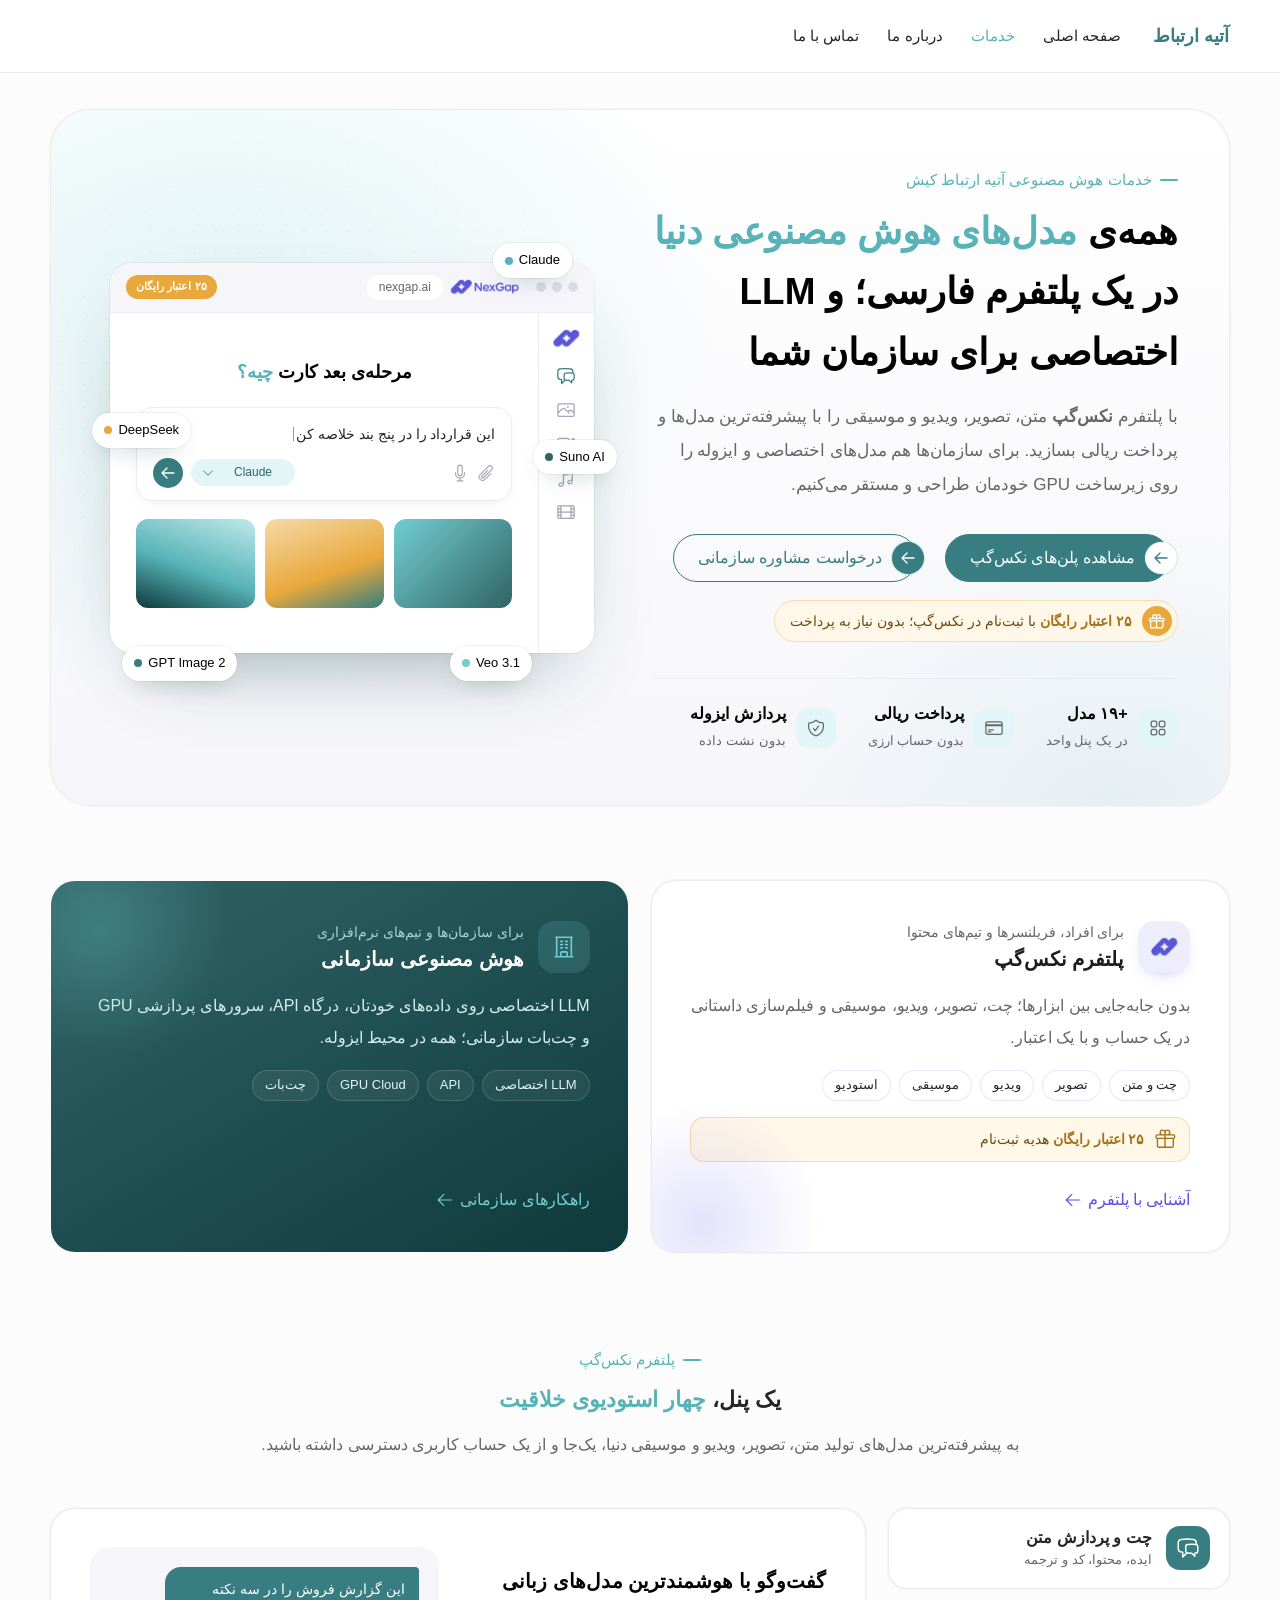
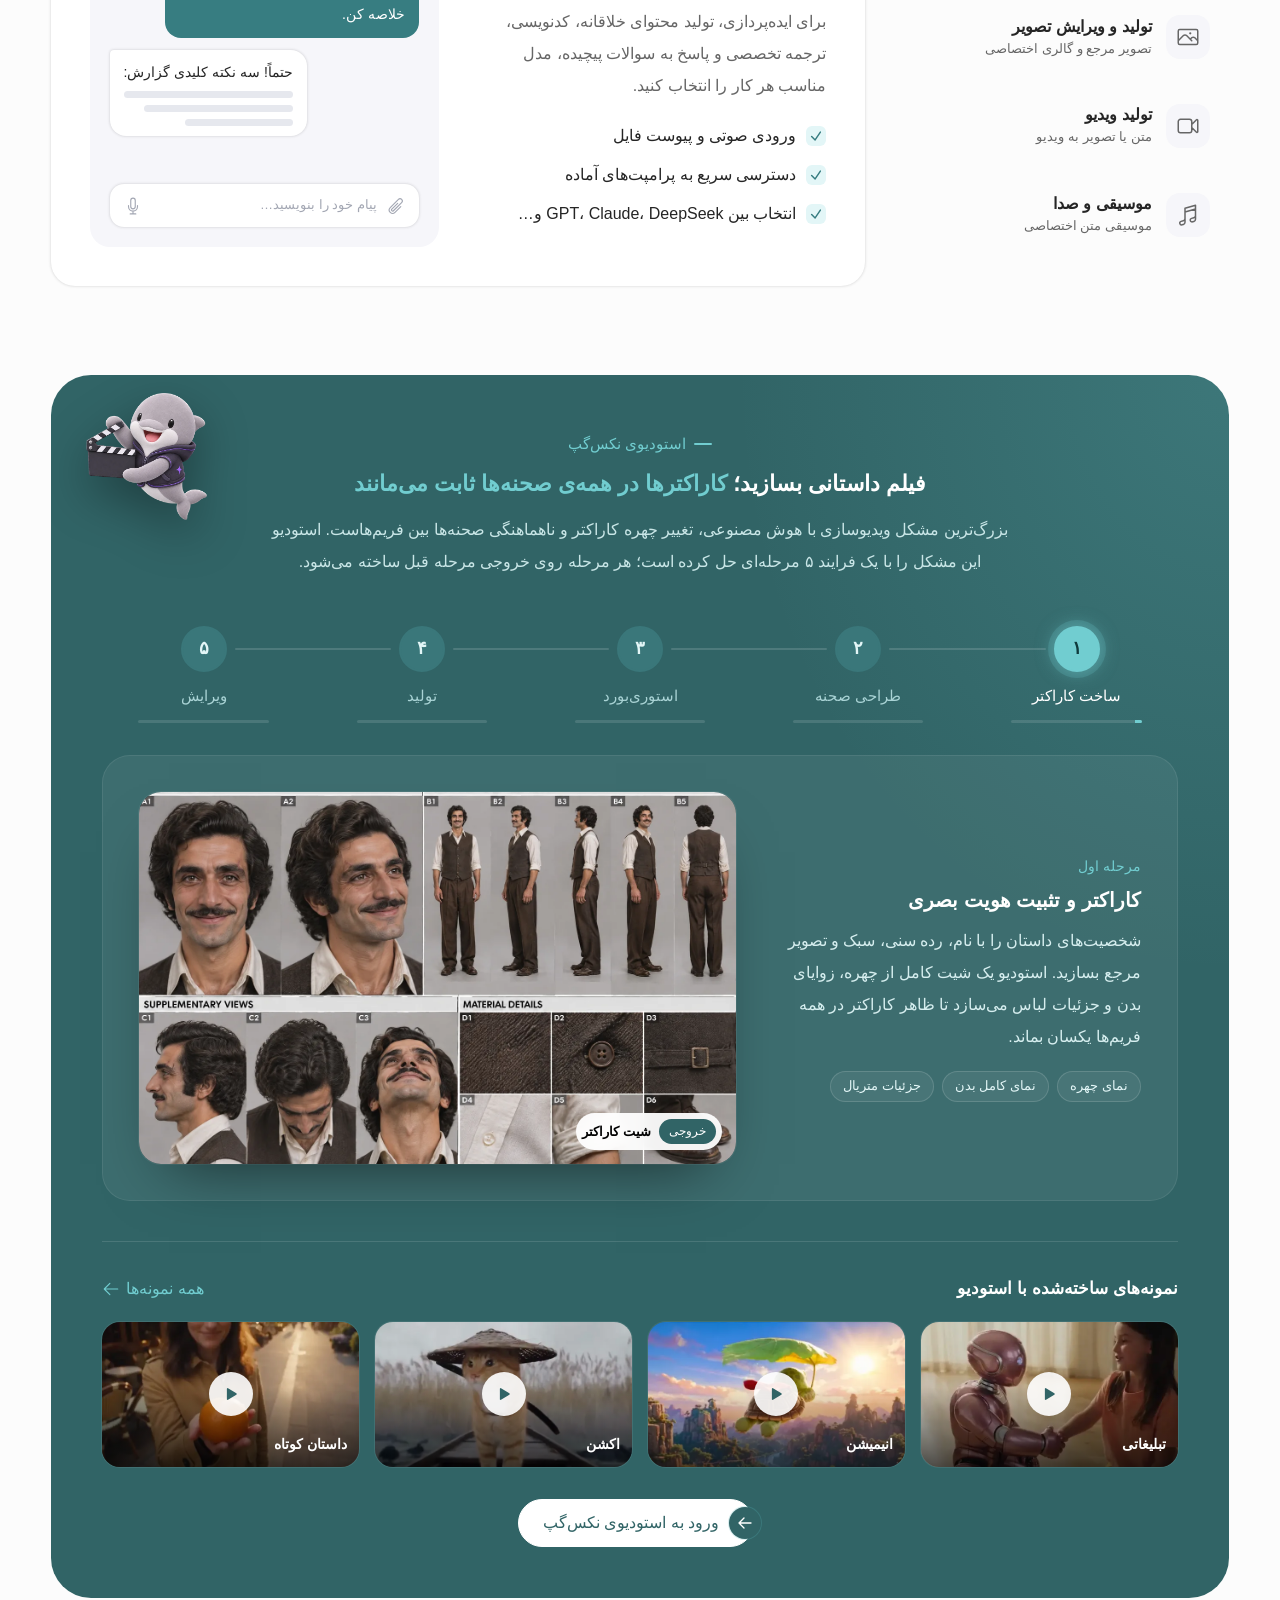
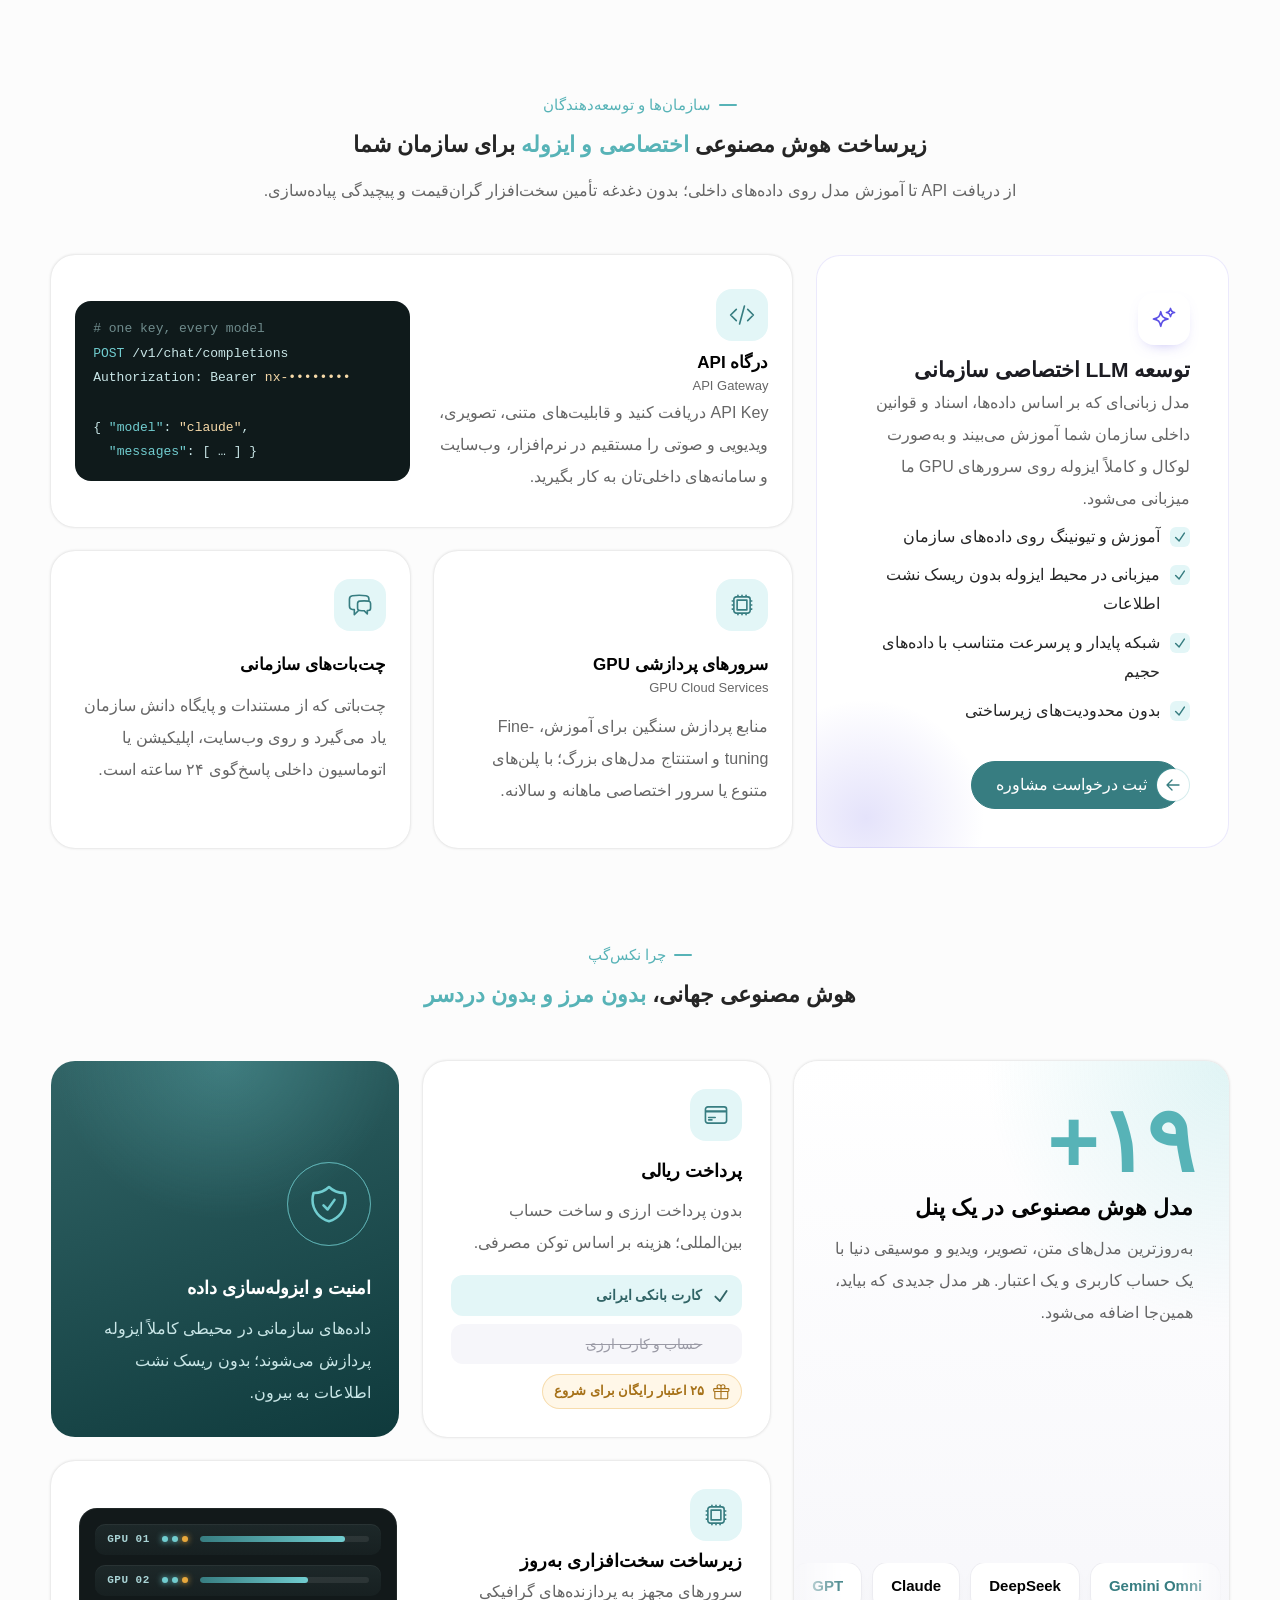
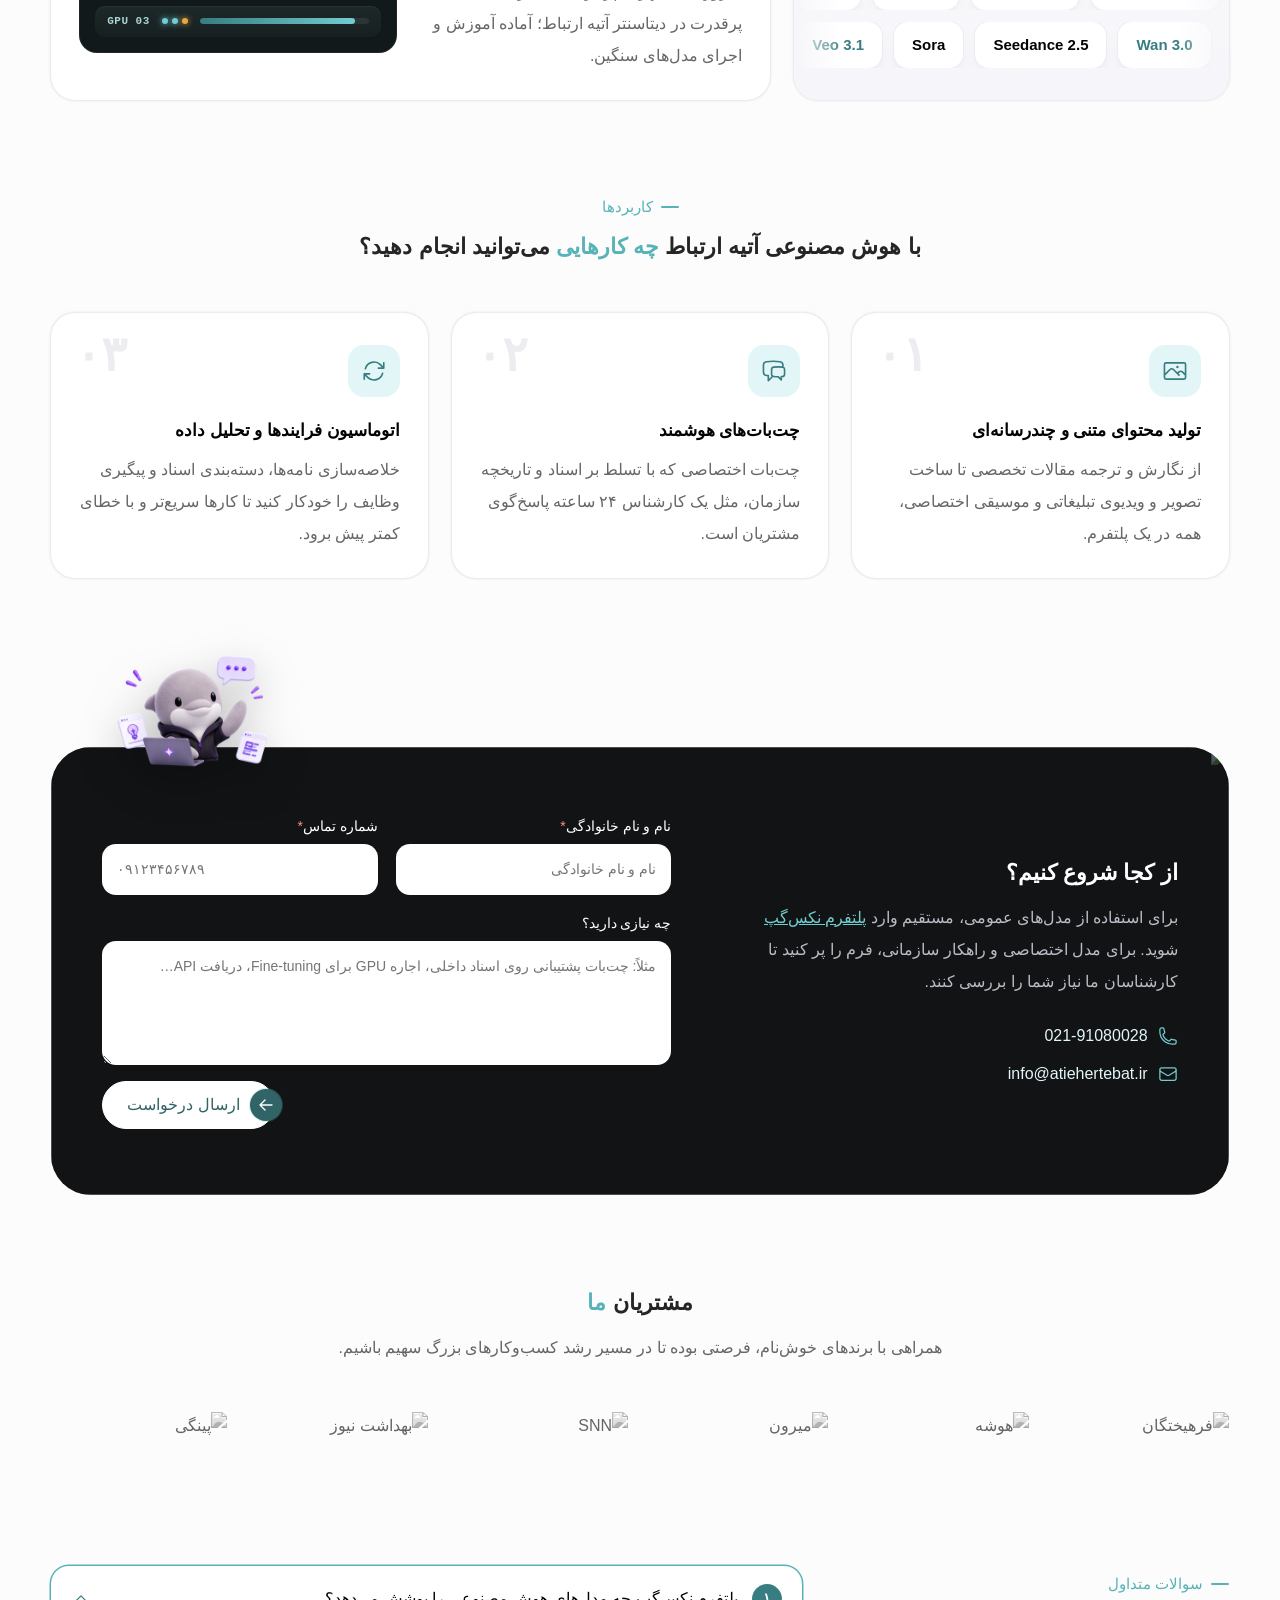
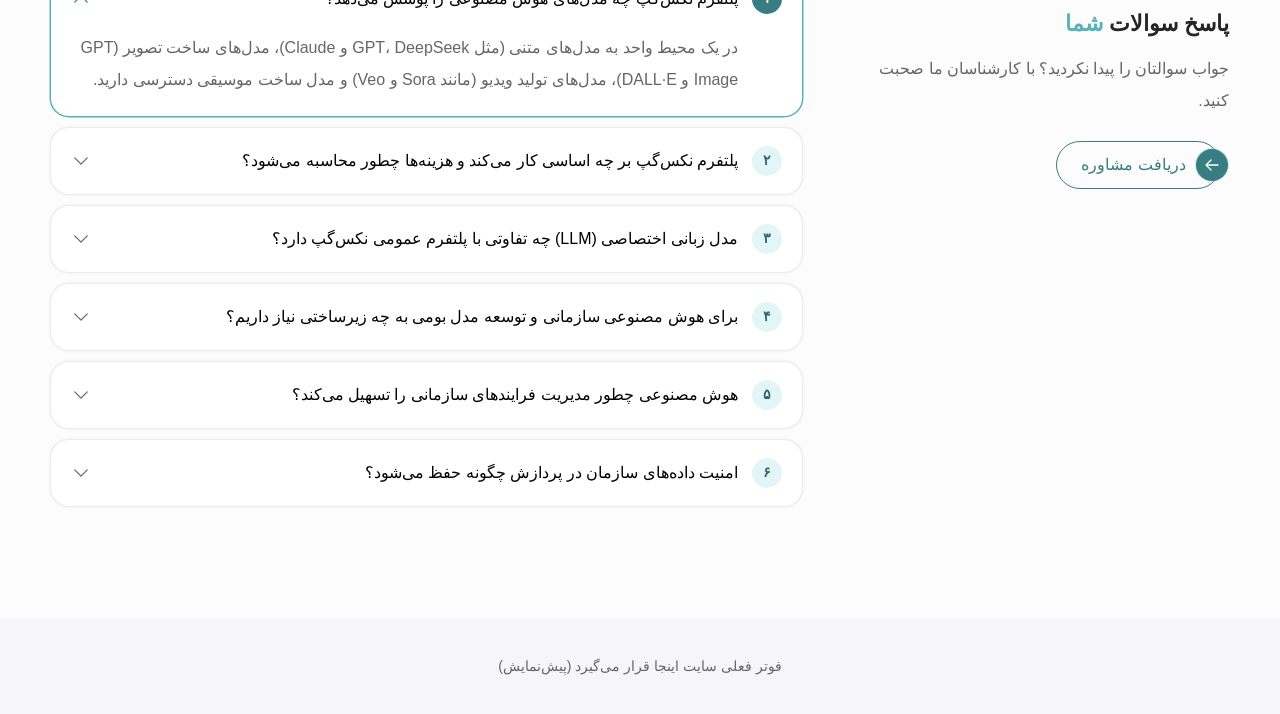
==== index.html @ 9f6ed523 "Add NexGap service page redesign (atiehertebat.ir/services/ai/) Redesigned AI/NexGap page, scoped un" ====
<!DOCTYPE html>
<html lang="fa" dir="rtl">
<head>
<meta charset="utf-8">
<meta name="viewport" content="width=device-width, initial-scale=1">
<title>هوش مصنوعی و پلتفرم نکس‌گپ – آتیه ارتباط کیش</title>
<meta name="description" content="دسترسی یکپارچه به بیش از ۱۹ مدل هوش مصنوعی دنیا با پرداخت ریالی در پلتفرم نکس‌گپ، به‌همراه توسعه LLM اختصاصی، API و سرورهای GPU برای سازمان‌ها.">
<link rel="stylesheet" href="nexgap.css">
<style>
  /* ---- PREVIEW ONLY: stand-in for the theme header/footer. Do not ship. ---- */
  body { margin: 0; background: #fcfcfc; }
  .pv-header { position: sticky; top: 0; z-index: 50; background: rgba(255,255,255,.92); backdrop-filter: blur(8px); box-shadow: 0 1px 0 #ececf1; font-family: Kalameh, Vazirmatn, Tahoma, sans-serif; direction: rtl; }
  .pv-header__in { display: flex; align-items: center; gap: 32px; width: min(1440px, 100% - 2 * clamp(16px,4vw,240px)); margin-inline: auto; height: 72px; font-size: 15px; color: #252525; }
  .pv-logo { font-weight: 700; color: #377d81; font-size: 18px; }
  .pv-nav { display: flex; gap: 28px; } .pv-nav b { color: #57b3b7; font-weight: 500; }
  .pv-footer { margin-top: 112px; padding: 40px 0; background: #f6f6fa; text-align: center; color: #666; font: 14px Kalameh, Vazirmatn, Tahoma, sans-serif; direction: rtl; }
  @media (max-width: 767px) { .pv-nav { display: none; } }
</style>
</head>
<body>

<header class="pv-header"><div class="pv-header__in"><span class="pv-logo">آتیه ارتباط</span><nav class="pv-nav"><span>صفحه اصلی</span><b>خدمات</b><span>درباره ما</span><span>تماس با ما</span></nav></div></header>

<!-- =====================================================================
     START: page content — paste inside the theme's <main>
     ===================================================================== -->
<div class="nx-page">

  <!-- Icon sprite (Heroicons outline, MIT) -->
  <svg width="0" height="0" style="position:absolute" aria-hidden="true" focusable="false">
    <symbol id="nx-i-arrow" viewBox="0 0 24 24"><path d="M10.5 19.5 3 12m0 0 7.5-7.5M3 12h18"/></symbol>
    <symbol id="nx-i-check" viewBox="0 0 24 24"><path d="m4.5 12.75 6 6 9-13.5"/></symbol>
    <symbol id="nx-i-chev" viewBox="0 0 24 24"><path d="m19.5 8.25-7.5 7.5-7.5-7.5"/></symbol>
    <symbol id="nx-i-chat" viewBox="0 0 24 24"><path d="M20.25 8.511c.884.284 1.5 1.128 1.5 2.097v4.286c0 1.136-.847 2.1-1.98 2.193-.34.027-.68.052-1.02.072v3.091l-3-3c-1.354 0-2.694-.055-4.02-.163a2.115 2.115 0 0 1-.825-.242m9.345-8.334a2.126 2.126 0 0 0-.476-.095 48.64 48.64 0 0 0-8.048 0c-1.131.094-1.976 1.057-1.976 2.192v4.286c0 .837.46 1.58 1.155 1.951m9.345-8.334V6.637c0-1.621-1.152-3.026-2.76-3.235A48.455 48.455 0 0 0 11.25 3c-2.115 0-4.198.137-6.24.402-1.608.209-2.76 1.614-2.76 3.235v6.226c0 1.621 1.152 3.026 2.76 3.235.577.075 1.157.14 1.74.194V21l4.155-4.155"/></symbol>
    <symbol id="nx-i-photo" viewBox="0 0 24 24"><path d="m2.25 15.75 5.159-5.159a2.25 2.25 0 0 1 3.182 0l5.159 5.159m-1.5-1.5 1.409-1.409a2.25 2.25 0 0 1 3.182 0l2.909 2.909m-18 3.75h16.5a1.5 1.5 0 0 0 1.5-1.5V6a1.5 1.5 0 0 0-1.5-1.5H3.75A1.5 1.5 0 0 0 2.25 6v12a1.5 1.5 0 0 0 1.5 1.5Zm10.5-11.25h.008v.008h-.008V8.25Zm.375 0a.375.375 0 1 1-.75 0 .375.375 0 0 1 .75 0Z"/></symbol>
    <symbol id="nx-i-video" viewBox="0 0 24 24"><path d="m15.75 10.5 4.72-4.72a.75.75 0 0 1 1.28.53v11.38a.75.75 0 0 1-1.28.53l-4.72-4.72M4.5 18.75h9a2.25 2.25 0 0 0 2.25-2.25v-9a2.25 2.25 0 0 0-2.25-2.25h-9A2.25 2.25 0 0 0 2.25 7.5v9a2.25 2.25 0 0 0 2.25 2.25Z"/></symbol>
    <symbol id="nx-i-music" viewBox="0 0 24 24"><path d="m9 9 10.5-3m0 6.553v3.75a2.25 2.25 0 0 1-1.632 2.163l-1.32.377a1.803 1.803 0 1 1-.99-3.467l2.31-.66a2.25 2.25 0 0 0 1.632-2.163Zm0 0V2.25L9 5.25v10.303m0 0v3.75a2.25 2.25 0 0 1-1.632 2.163l-1.32.377a1.803 1.803 0 0 1-.99-3.467l2.31-.66A2.25 2.25 0 0 0 9 15.553Z"/></symbol>
    <symbol id="nx-i-code" viewBox="0 0 24 24"><path d="M17.25 6.75 22.5 12l-5.25 5.25m-10.5 0L1.5 12l5.25-5.25m7.5-3-4.5 16.5"/></symbol>
    <symbol id="nx-i-cpu" viewBox="0 0 24 24"><path d="M8.25 3v1.5M4.5 8.25H3m18 0h-1.5M4.5 12H3m18 0h-1.5m-15 3.75H3m18 0h-1.5M8.25 19.5V21M12 3v1.5m0 15V21m3.75-18v1.5m0 15V21m-9-1.5h10.5a2.25 2.25 0 0 0 2.25-2.25V6.75a2.25 2.25 0 0 0-2.25-2.25H6.75A2.25 2.25 0 0 0 4.5 6.75v10.5a2.25 2.25 0 0 0 2.25 2.25Zm.75-12h9v9h-9v-9Z"/></symbol>
    <symbol id="nx-i-shield" viewBox="0 0 24 24"><path d="M9 12.75 11.25 15 15 9.75m-3-7.036A11.959 11.959 0 0 1 3.598 6 11.99 11.99 0 0 0 3 9.749c0 5.592 3.824 10.29 9 11.623 5.176-1.332 9-6.03 9-11.622 0-1.31-.21-2.571-.598-3.751h-.152c-3.196 0-6.1-1.248-8.25-3.285Z"/></symbol>
    <symbol id="nx-i-card" viewBox="0 0 24 24"><path d="M2.25 8.25h19.5M2.25 9h19.5m-16.5 5.25h6m-6 2.25h3m-3.75 3h15a2.25 2.25 0 0 0 2.25-2.25V6.75A2.25 2.25 0 0 0 19.5 4.5h-15a2.25 2.25 0 0 0-2.25 2.25v10.5A2.25 2.25 0 0 0 4.5 19.5Z"/></symbol>
    <symbol id="nx-i-grid" viewBox="0 0 24 24"><path d="M3.75 6A2.25 2.25 0 0 1 6 3.75h2.25A2.25 2.25 0 0 1 10.5 6v2.25a2.25 2.25 0 0 1-2.25 2.25H6a2.25 2.25 0 0 1-2.25-2.25V6ZM3.75 15.75A2.25 2.25 0 0 1 6 13.5h2.25a2.25 2.25 0 0 1 2.25 2.25V18a2.25 2.25 0 0 1-2.25 2.25H6A2.25 2.25 0 0 1 3.75 18v-2.25ZM13.5 6a2.25 2.25 0 0 1 2.25-2.25H18A2.25 2.25 0 0 1 20.25 6v2.25A2.25 2.25 0 0 1 18 10.5h-2.25a2.25 2.25 0 0 1-2.25-2.25V6ZM13.5 15.75a2.25 2.25 0 0 1 2.25-2.25H18a2.25 2.25 0 0 1 2.25 2.25V18A2.25 2.25 0 0 1 18 20.25h-2.25a2.25 2.25 0 0 1-2.25-2.25v-2.25Z"/></symbol>
    <symbol id="nx-i-sparkles" viewBox="0 0 24 24"><path d="M9.813 15.904 9 18.75l-.813-2.846a4.5 4.5 0 0 0-3.09-3.09L2.25 12l2.846-.813a4.5 4.5 0 0 0 3.09-3.09L9 5.25l.813 2.846a4.5 4.5 0 0 0 3.09 3.09L15.75 12l-2.846.813a4.5 4.5 0 0 0-3.09 3.09ZM18.259 8.715 18 9.75l-.259-1.035a3.375 3.375 0 0 0-2.455-2.456L14.25 6l1.036-.259a3.375 3.375 0 0 0 2.455-2.456L18 2.25l.259 1.035a3.375 3.375 0 0 0 2.456 2.456L21.75 6l-1.035.259a3.375 3.375 0 0 0-2.456 2.456Z"/></symbol>
    <symbol id="nx-i-user" viewBox="0 0 24 24"><path d="M15.75 6a3.75 3.75 0 1 1-7.5 0 3.75 3.75 0 0 1 7.5 0ZM4.501 20.118a7.5 7.5 0 0 1 14.998 0A17.933 17.933 0 0 1 12 21.75c-2.676 0-5.216-.584-7.499-1.632Z"/></symbol>
    <symbol id="nx-i-building" viewBox="0 0 24 24"><path d="M3.75 21h16.5M4.5 3h15M5.25 3v18m13.5-18v18M9 6.75h1.5m-1.5 3h1.5m-1.5 3h1.5m3-6H15m-1.5 3H15m-1.5 3H15M9 21v-3.375c0-.621.504-1.125 1.125-1.125h3.75c.621 0 1.125.504 1.125 1.125V21"/></symbol>
    <symbol id="nx-i-loop" viewBox="0 0 24 24"><path d="M16.023 9.348h4.992v-.001M2.985 19.644v-4.992m0 0h4.992m-4.993 0 3.181 3.183a8.25 8.25 0 0 0 13.803-3.7M4.031 9.865a8.25 8.25 0 0 1 13.803-3.7l3.181 3.182m0-4.991v4.99"/></symbol>
    <symbol id="nx-i-mic" viewBox="0 0 24 24"><path d="M12 18.75a6 6 0 0 0 6-6v-1.5m-6 7.5a6 6 0 0 1-6-6v-1.5m6 7.5v3.75m-3.75 0h7.5M12 15.75a3 3 0 0 1-3-3V4.5a3 3 0 1 1 6 0v8.25a3 3 0 0 1-3 3Z"/></symbol>
    <symbol id="nx-i-clip" viewBox="0 0 24 24"><path d="m18.375 12.739-7.693 7.693a4.5 4.5 0 0 1-6.364-6.364l10.94-10.94A3 3 0 1 1 19.5 7.372L8.552 18.32m.009-.01-.01.01m5.699-9.941-7.81 7.81a1.5 1.5 0 0 0 2.112 2.13"/></symbol>
    <symbol id="nx-i-film" viewBox="0 0 24 24"><path d="M3.375 19.5h17.25m-17.25 0a1.125 1.125 0 0 1-1.125-1.125M3.375 19.5h1.5C5.496 19.5 6 18.996 6 18.375m-3.75.125V5.625m0 12.75v-1.5c0-.621.504-1.125 1.125-1.125m18.375 2.625V5.625m0 12.75c0 .621-.504 1.125-1.125 1.125m1.125-1.125v-1.5c0-.621-.504-1.125-1.125-1.125m0 3.75h-1.5A1.125 1.125 0 0 1 18 18.375M20.625 4.5H3.375m17.25 0c.621 0 1.125.504 1.125 1.125M20.625 4.5h-1.5C18.504 4.5 18 5.004 18 5.625m3.75 0v1.5c0 .621-.504 1.125-1.125 1.125M3.375 4.5c-.621 0-1.125.504-1.125 1.125M3.375 4.5h1.5C5.496 4.5 6 5.004 6 5.625m-3.75 0v1.5c0 .621.504 1.125 1.125 1.125m0 0h1.5m-1.5 0c-.621 0-1.125.504-1.125 1.125v1.5c0 .621.504 1.125 1.125 1.125m1.5-3.75C5.496 8.25 6 7.746 6 7.125v-1.5M4.875 8.25C5.496 8.25 6 8.754 6 9.375v1.5m0-5.25v5.25m0-5.25C6 5.004 6.504 4.5 7.125 4.5h9.75c.621 0 1.125.504 1.125 1.125m1.125 2.625h1.5m-1.5 0A1.125 1.125 0 0 1 18 7.125v-1.5m1.125 2.625c-.621 0-1.125.504-1.125 1.125v1.5m2.625-2.625c.621 0 1.125.504 1.125 1.125v1.5c0 .621-.504 1.125-1.125 1.125M18 5.625v5.25M7.125 12h9.75m-9.75 0A1.125 1.125 0 0 1 6 10.875M7.125 12C6.504 12 6 12.504 6 13.125m0-2.25C6 11.496 5.496 12 4.875 12M18 10.875c0 .621-.504 1.125-1.125 1.125M18 10.875c0 .621.504 1.125 1.125 1.125m-2.25 0c.621 0 1.125.504 1.125 1.125m-12 5.25v-5.25m0 5.25c0 .621.504 1.125 1.125 1.125h9.75c.621 0 1.125-.504 1.125-1.125m-12 0v-1.5c0-.621-.504-1.125-1.125-1.125M18 18.375v-5.25m0 5.25v-1.5c0-.621.504-1.125 1.125-1.125M18 13.125v1.5c0 .621.504 1.125 1.125 1.125M18 13.125c0-.621.504-1.125 1.125-1.125M6 13.125v1.5c0 .621-.504 1.125-1.125 1.125M6 13.125C6 12.504 5.496 12 4.875 12m-1.5 0h1.5m-1.5 0c-.621 0-1.125.504-1.125 1.125v1.5c0 .621.504 1.125 1.125 1.125M19.125 12h1.5m0 0c.621 0 1.125.504 1.125 1.125v1.5c0 .621-.504 1.125-1.125 1.125m-17.25 0h1.5m14.25 0h1.5"/></symbol>
    <symbol id="nx-i-play" viewBox="0 0 24 24"><path d="M6.5 5.14v13.72a1 1 0 0 0 1.52.85l11.1-6.86a1 1 0 0 0 0-1.7L8.02 4.29A1 1 0 0 0 6.5 5.14Z"/></symbol>
    <symbol id="nx-i-phone" viewBox="0 0 24 24"><path d="M2.25 6.75c0 8.284 6.716 15 15 15h2.25a2.25 2.25 0 0 0 2.25-2.25v-1.372c0-.516-.351-.966-.852-1.091l-4.423-1.106c-.44-.11-.902.055-1.173.417l-.97 1.293c-.282.376-.769.542-1.21.38a12.035 12.035 0 0 1-7.143-7.143c-.162-.441.004-.928.38-1.21l1.293-.97c.363-.271.527-.734.417-1.173L6.963 3.102a1.125 1.125 0 0 0-1.091-.852H4.5A2.25 2.25 0 0 0 2.25 4.5v2.25Z"/></symbol>
    <symbol id="nx-i-mail" viewBox="0 0 24 24"><path d="M21.75 6.75v10.5a2.25 2.25 0 0 1-2.25 2.25h-15a2.25 2.25 0 0 1-2.25-2.25V6.75m19.5 0A2.25 2.25 0 0 0 19.5 4.5h-15a2.25 2.25 0 0 0-2.25 2.25m19.5 0v.243a2.25 2.25 0 0 1-1.07 1.916l-7.5 4.615a2.25 2.25 0 0 1-2.36 0L3.32 8.91a2.25 2.25 0 0 1-1.07-1.916V6.75"/></symbol>
  <symbol id="nx-i-gift" viewBox="0 0 24 24"><path d="M21 11.25v8.25a1.5 1.5 0 0 1-1.5 1.5H5.25a1.5 1.5 0 0 1-1.5-1.5v-8.25M12 4.875A2.625 2.625 0 1 0 9.375 7.5H12m0-2.625V7.5m0-2.625A2.625 2.625 0 1 1 14.625 7.5H12m0 0V21m-8.625-9.75h18c.621 0 1.125-.504 1.125-1.125v-1.5c0-.621-.504-1.125-1.125-1.125h-18c-.621 0-1.125.504-1.125 1.125v1.5c0 .621.504 1.125 1.125 1.125Z"/></symbol>
  </svg>

  <!-- ================= 1. HERO ================= -->
  <section class="nx-hero" aria-labelledby="nx-hero-title">
    <div class="nx-container">
      <div class="nx-hero__box">
        <div class="nx-hero__text" data-nx-reveal>
          <p class="nx-eyebrow">خدمات هوش مصنوعی آتیه ارتباط کیش</p>
          <h1 class="nx-hero__title" id="nx-hero-title">همه‌ی <span class="nx-hl">مدل‌های هوش مصنوعی دنیا</span> در یک پلتفرم فارسی؛ و LLM اختصاصی برای سازمان شما</h1>
          <p class="nx-hero__lead">با پلتفرم <b>نکس‌گپ</b> متن، تصویر، ویدیو و موسیقی را با پیشرفته‌ترین مدل‌ها و پرداخت ریالی بسازید. برای سازمان‌ها هم مدل‌های اختصاصی و ایزوله را روی زیرساخت GPU خودمان طراحی و مستقر می‌کنیم.</p>
          <div class="nx-actions">
            <a class="nx-btn" href="https://nexgap.ai/" target="_blank" rel="noopener">
              <span class="nx-btn__icon" aria-hidden="true"><svg class="nx-icon"><use href="#nx-i-arrow"/></svg></span>
              <span>مشاهده پلن‌های نکس‌گپ</span>
            </a>
            <a class="nx-btn nx-btn--outline" href="#consult">
              <span class="nx-btn__icon" aria-hidden="true"><svg class="nx-icon"><use href="#nx-i-arrow"/></svg></span>
              <span>درخواست مشاوره سازمانی</span>
            </a>
          </div>
          <a class="nx-offer" href="https://nexgap.ai/" target="_blank" rel="noopener">
            <span class="nx-offer__icon"><svg class="nx-icon" aria-hidden="true"><use href="#nx-i-gift"/></svg></span>
            <span><b>۲۵ اعتبار رایگان</b> با ثبت‌نام در نکس‌گپ؛ بدون نیاز به پرداخت</span>
          </a>
          <ul class="nx-stats" aria-label="مزیت‌های کلیدی">
            <li class="nx-stat"><span class="nx-stat__icon"><svg class="nx-icon" aria-hidden="true"><use href="#nx-i-grid"/></svg></span><div><strong>+۱۹ مدل</strong><span>در یک پنل واحد</span></div></li>
            <li class="nx-stat"><span class="nx-stat__icon"><svg class="nx-icon" aria-hidden="true"><use href="#nx-i-card"/></svg></span><div><strong>پرداخت ریالی</strong><span>بدون حساب ارزی</span></div></li>
            <li class="nx-stat"><span class="nx-stat__icon"><svg class="nx-icon" aria-hidden="true"><use href="#nx-i-shield"/></svg></span><div><strong>پردازش ایزوله</strong><span>بدون نشت داده</span></div></li>
          </ul>
        </div>

        <div class="nx-hero__visual" data-nx-reveal style="--d:2">
          <span class="nx-float nx-float--1" aria-hidden="true">Claude</span>
          <span class="nx-float nx-float--2" aria-hidden="true">DeepSeek</span>
          <span class="nx-float nx-float--4" aria-hidden="true">Veo 3.1</span>
          <span class="nx-float nx-float--5" aria-hidden="true">Suno AI</span>
          <span class="nx-float nx-float--3" aria-hidden="true">GPT Image 2</span>
          <div class="nx-app" aria-hidden="true">
            <div class="nx-app__bar"><i></i><i></i><i></i><img class="nx-app__brand" src="assets/nexgap-logo.svg" width="120" height="27" alt=""><span class="nx-app__url">nexgap.ai</span><span class="nx-app__gift">۲۵ اعتبار رایگان</span></div>
            <div class="nx-app__body">
              <div class="nx-app__side">
                <img class="nx-app__logo" src="assets/nexgap-mark.svg" width="61" height="40" alt="">
                <svg class="nx-icon is-on"><use href="#nx-i-chat"/></svg>
                <svg class="nx-icon"><use href="#nx-i-photo"/></svg>
                <svg class="nx-icon"><use href="#nx-i-video"/></svg>
                <svg class="nx-icon"><use href="#nx-i-music"/></svg>
                <svg class="nx-icon"><use href="#nx-i-film"/></svg>
              </div>
              <div class="nx-app__main">
                <p class="nx-app__hello">مرحله‌ی بعد کارت <span>چیه؟</span></p>
                <div class="nx-prompt">
                  <p class="nx-prompt__text" data-nx-prompt="یک پوستر برای کمپین نوروزی طراحی کن|این قرارداد را در پنج بند خلاصه کن|یک ویدیوی ۸ ثانیه‌ای از طلوع دماوند بساز|یک کد پایتون برای خواندن فایل اکسل بنویس|یک موسیقی آرام برای تیزر محصول بساز">یک پوستر برای کمپین نوروزی طراحی کن</p>
                  <div class="nx-prompt__row">
                    <svg class="nx-icon"><use href="#nx-i-clip"/></svg>
                    <svg class="nx-icon"><use href="#nx-i-mic"/></svg>
                    <span class="nx-model"><span class="nx-model__name" data-nx-model="GPT Image 2,Claude,Veo 3.1,DeepSeek,Suno AI">GPT Image 2</span><svg class="nx-icon" style="width:14px;height:14px"><use href="#nx-i-chev"/></svg></span>
                    <span class="nx-send"><svg class="nx-icon"><use href="#nx-i-arrow"/></svg></span>
                  </div>
                </div>
                <div class="nx-results"><i></i><i></i><i></i></div>
              </div>
            </div>
          </div>
        </div>
      </div>
    </div>
  </section>

  <!-- ================= 2. AUDIENCE PATHS ================= -->
  <section class="nx-paths" aria-label="انتخاب مسیر">
    <div class="nx-container nx-paths__grid">
      <a class="nx-path nx-path--ng nx-ng" href="#platform" data-nx-reveal>
        <div class="nx-path__top">
          <span class="nx-path__icon nx-path__icon--brand"><img src="assets/nexgap-mark.svg" width="61" height="40" alt=""></span>
          <div><p class="nx-path__who">برای افراد، فریلنسرها و تیم‌های محتوا</p><h2 class="nx-path__title">پلتفرم نکس‌گپ</h2></div>
        </div>
        <p class="nx-path__text">بدون جابه‌جایی بین ابزارها؛ چت، تصویر، ویدیو، موسیقی و فیلم‌سازی داستانی در یک حساب و با یک اعتبار.</p>
        <div class="nx-chips"><span class="nx-chip">چت و متن</span><span class="nx-chip">تصویر</span><span class="nx-chip">ویدیو</span><span class="nx-chip">موسیقی</span><span class="nx-chip">استودیو</span></div>
        <span class="nx-gift-strip"><svg class="nx-icon" aria-hidden="true"><use href="#nx-i-gift"/></svg><span><b>۲۵ اعتبار رایگان</b> هدیه ثبت‌نام</span></span>
        <span class="nx-link">آشنایی با پلتفرم <svg class="nx-icon" aria-hidden="true"><use href="#nx-i-arrow"/></svg></span>
      </a>
      <a class="nx-path nx-path--dark" href="#enterprise" data-nx-reveal style="--d:1">
        <div class="nx-path__top">
          <span class="nx-path__icon"><svg class="nx-icon" aria-hidden="true"><use href="#nx-i-building"/></svg></span>
          <div><p class="nx-path__who">برای سازمان‌ها و تیم‌های نرم‌افزاری</p><h2 class="nx-path__title">هوش مصنوعی سازمانی</h2></div>
        </div>
        <p class="nx-path__text">LLM اختصاصی روی داده‌های خودتان، درگاه API، سرورهای پردازشی GPU و چت‌بات سازمانی؛ همه در محیط ایزوله.</p>
        <div class="nx-chips"><span class="nx-chip">LLM اختصاصی</span><span class="nx-chip">API</span><span class="nx-chip">GPU Cloud</span><span class="nx-chip">چت‌بات</span></div>
        <span class="nx-link">راهکارهای سازمانی <svg class="nx-icon" aria-hidden="true"><use href="#nx-i-arrow"/></svg></span>
      </a>
    </div>
  </section>

  <!-- ================= 3. PLATFORM ================= -->
  <section class="nx-section nx-platform" id="platform" aria-labelledby="nx-platform-title">
    <div class="nx-container">
      <header class="nx-head" data-nx-reveal>
        <p class="nx-eyebrow">پلتفرم نکس‌گپ</p>
        <h2 class="nx-head__title" id="nx-platform-title">یک پنل، <span class="nx-hl">چهار استودیوی خلاقیت</span></h2>
        <p class="nx-head__text">به پیشرفته‌ترین مدل‌های تولید متن، تصویر، ویدیو و موسیقی دنیا، یک‌جا و از یک حساب کاربری دسترسی داشته باشید.</p>
      </header>

      <div class="nx-platform__wrap" data-nx-reveal>
        <div class="nx-tabs-col">
        <div class="nx-tabs" role="tablist" aria-label="بخش‌های پلتفرم" data-nx-tabs="platform">
          <button class="nx-tab" role="tab" id="nx-tab-chat" aria-controls="nx-pnl-chat" aria-selected="true">
            <span class="nx-tab__icon"><svg class="nx-icon" aria-hidden="true"><use href="#nx-i-chat"/></svg></span>
            <span><strong>چت و پردازش متن</strong><small>ایده، محتوا، کد و ترجمه</small></span>
          </button>
          <button class="nx-tab" role="tab" id="nx-tab-img" aria-controls="nx-pnl-img" aria-selected="false" tabindex="-1">
            <span class="nx-tab__icon"><svg class="nx-icon" aria-hidden="true"><use href="#nx-i-photo"/></svg></span>
            <span><strong>تولید و ویرایش تصویر</strong><small>تصویر مرجع و گالری اختصاصی</small></span>
          </button>
          <button class="nx-tab" role="tab" id="nx-tab-vid" aria-controls="nx-pnl-vid" aria-selected="false" tabindex="-1">
            <span class="nx-tab__icon"><svg class="nx-icon" aria-hidden="true"><use href="#nx-i-video"/></svg></span>
            <span><strong>تولید ویدیو</strong><small>متن یا تصویر به ویدیو</small></span>
          </button>
          <button class="nx-tab" role="tab" id="nx-tab-mus" aria-controls="nx-pnl-mus" aria-selected="false" tabindex="-1">
            <span class="nx-tab__icon"><svg class="nx-icon" aria-hidden="true"><use href="#nx-i-music"/></svg></span>
            <span><strong>موسیقی و صدا</strong><small>موسیقی متن اختصاصی</small></span>
          </button>
        </div>
        </div>

        <div>
          <div class="nx-panel" role="tabpanel" id="nx-pnl-chat" aria-labelledby="nx-tab-chat">
            <div>
              <h3 class="nx-panel__title">گفت‌وگو با هوشمندترین مدل‌های زبانی</h3>
              <p class="nx-panel__text">برای ایده‌پردازی، تولید محتوای خلاقانه، کدنویسی، ترجمه تخصصی و پاسخ به سوالات پیچیده، مدل مناسب هر کار را انتخاب کنید.</p>
              <ul class="nx-checks">
                <li><svg class="nx-icon" aria-hidden="true"><use href="#nx-i-check"/></svg>ورودی صوتی و پیوست فایل</li>
                <li><svg class="nx-icon" aria-hidden="true"><use href="#nx-i-check"/></svg>دسترسی سریع به پرامپت‌های آماده</li>
                <li><svg class="nx-icon" aria-hidden="true"><use href="#nx-i-check"/></svg>انتخاب بین GPT، Claude، DeepSeek و…</li>
              </ul>
            </div>
            <div class="nx-mock" aria-hidden="true">
              <div class="nx-bubble nx-bubble--me">این گزارش فروش را در سه نکته خلاصه کن.</div>
              <div class="nx-bubble nx-bubble--ai">حتماً! سه نکته کلیدی گزارش:<div class="nx-lines"><i></i><i></i><i></i></div></div>
              <div class="nx-mock__input"><svg class="nx-icon"><use href="#nx-i-clip"/></svg><span>پیام خود را بنویسید…</span><svg class="nx-icon"><use href="#nx-i-mic"/></svg></div>
            </div>
          </div>

          <div class="nx-panel" role="tabpanel" id="nx-pnl-img" aria-labelledby="nx-tab-img" hidden>
            <div>
              <h3 class="nx-panel__title">تصویری که در ذهن دارید، با کیفیت دلخواه</h3>
              <p class="nx-panel__text">با مدل‌های روز تصویر بسازید یا ویرایش کنید. همه خروجی‌ها در گالری اختصاصی شما ذخیره می‌شوند.</p>
              <ul class="nx-checks">
                <li><svg class="nx-icon" aria-hidden="true"><use href="#nx-i-check"/></svg>بارگذاری تصویر مرجع</li>
                <li><svg class="nx-icon" aria-hidden="true"><use href="#nx-i-check"/></svg>تنظیم دقیق نسبت تصویر و کیفیت خروجی</li>
                <li><svg class="nx-icon" aria-hidden="true"><use href="#nx-i-check"/></svg>ویرایش مجدد و دانلود با کیفیت بالا</li>
              </ul>
            </div>
            <div class="nx-mock" aria-hidden="true">
              <div class="nx-gallery">
                <figure class="nx-card-media nx-card-media--tall"><img src="assets/platform/image-tiger.webp" width="600" height="750" alt="تصویر ساخته‌شده در نکس‌گپ: ببر کنار فانوس قرمز در شب مهتابی" loading="lazy" decoding="async"><span class="nx-media__model nx-ltr">GPT Image 2.5</span></figure>
                <figure class="nx-card-media"><img src="assets/platform/image-kitten.webp" width="600" height="800" alt="تصویر ساخته‌شده در نکس‌گپ: بچه‌گربه‌ای که از دیوار بیرون می‌آید" loading="lazy" decoding="async"></figure>
                <figure class="nx-card-media"><img src="assets/platform/image-robot.webp" width="600" height="750" alt="تصویر ساخته‌شده در نکس‌گپ: ربات غول‌پیکر در خیابان بارانی" loading="lazy" decoding="async"></figure>
              </div>
              <div class="nx-chips"><span class="nx-chip nx-chip--teal nx-ltr">4:5</span><span class="nx-chip nx-ltr">1:1</span><span class="nx-chip nx-ltr">16:9</span><span class="nx-chip">کیفیت 2K</span></div>
            </div>
          </div>

          <div class="nx-panel" role="tabpanel" id="nx-pnl-vid" aria-labelledby="nx-tab-vid" hidden>
            <div>
              <h3 class="nx-panel__title">از پرامپت تا ویدیو در چند ثانیه</h3>
              <p class="nx-panel__text">پرامپت متنی یا تصویر مرجع را با موتورهای پیشرفته‌ای مثل Veo به ویدیو تبدیل کنید.</p>
              <ul class="nx-checks">
                <li><svg class="nx-icon" aria-hidden="true"><use href="#nx-i-check"/></svg>کنترل نسبت تصویر و مدت‌زمان</li>
                <li><svg class="nx-icon" aria-hidden="true"><use href="#nx-i-check"/></svg>گسترش زمان خروجی (Extend)</li>
                <li><svg class="nx-icon" aria-hidden="true"><use href="#nx-i-check"/></svg>تبدیل تصویر ثابت به ویدیو</li>
              </ul>
            </div>
            <div class="nx-mock" aria-hidden="true">
              <figure class="nx-vcard">
                <video src="assets/platform/video-watch.mp4" poster="assets/platform/video-watch-poster.webp" width="640" height="360" muted loop playsinline preload="none" aria-label="ویدیوی ساخته‌شده در نکس‌گپ: ساعت مچی روی سنگ خیس"></video>
                <span class="nx-media__model nx-ltr">Wan 3.0</span>
                <figcaption class="nx-vcard__body">
                  <p class="nx-vcard__title">معرفی محصول؛ ساعت مچی روی سنگ خیس</p>
                  <div class="nx-vcard__row" dir="ltr"><span class="nx-track__play"><svg class="nx-icon"><use href="#nx-i-play"/></svg></span><span class="nx-vcard__bar"><i></i></span><span>۰:۰۴</span></div>
                </figcaption>
              </figure>
              <div class="nx-chips"><span class="nx-chip nx-chip--teal">۴ ثانیه</span><span class="nx-chip nx-ltr">16:9</span><span class="nx-chip nx-ltr">720p</span><span class="nx-chip nx-ltr">Extend +</span></div>
            </div>
          </div>

          <div class="nx-panel" role="tabpanel" id="nx-pnl-mus" aria-labelledby="nx-tab-mus" hidden>
            <div>
              <h3 class="nx-panel__title">موسیقی اختصاصی برای هر پروژه</h3>
              <p class="nx-panel__text">قطعه موسیقی یا موسیقی متن را بر اساس توصیف متنی، سبک دلخواه یا حتی الهام از یک تصویر بسازید.</p>
              <ul class="nx-checks">
                <li><svg class="nx-icon" aria-hidden="true"><use href="#nx-i-check"/></svg>تنظیم مدت‌زمان قطعه</li>
                <li><svg class="nx-icon" aria-hidden="true"><use href="#nx-i-check"/></svg>کنترل میزان خلاقیت مدل</li>
                <li><svg class="nx-icon" aria-hidden="true"><use href="#nx-i-check"/></svg>ذخیره در آرشیو صوتی</li>
              </ul>
            </div>
            <div class="nx-mock" aria-hidden="true">
              <div class="nx-track">
                <span class="nx-track__model nx-ltr">Suno AI</span>
                <span class="nx-track__note"><svg class="nx-icon"><use href="#nx-i-music"/></svg></span>
                <div class="nx-track__body">
                  <p class="nx-track__title">موسیقی آرام برای تیزر محصول</p>
                  <div class="nx-track__wave" dir="ltr"><i style="--h:50%"></i><i style="--h:56%"></i><i style="--h:54%"></i><i style="--h:43%"></i><i style="--h:31%"></i><i style="--h:46%"></i><i style="--h:72%"></i><i style="--h:90%"></i><i style="--h:84%"></i><i style="--h:82%"></i><i style="--h:83%"></i><i style="--h:84%"></i><i style="--h:73%"></i><i style="--h:68%"></i><i style="--h:60%"></i><i style="--h:60%"></i><i style="--h:68%"></i><i style="--h:100%"></i><i style="--h:100%"></i><i style="--h:100%"></i><i style="--h:83%"></i><i style="--h:77%"></i><i style="--h:80%"></i><i style="--h:79%"></i><i style="--h:60%"></i><i style="--h:57%"></i><i style="--h:65%"></i><i style="--h:82%"></i><i style="--h:90%"></i><i style="--h:97%"></i><i style="--h:86%"></i><i style="--h:65%"></i><i style="--h:45%"></i><i style="--h:48%"></i><i style="--h:52%"></i><i style="--h:48%"></i><i style="--h:38%"></i><i style="--h:43%"></i></div>
                  <div class="nx-track__row" dir="ltr"><span class="nx-track__play"><svg class="nx-icon"><use href="#nx-i-play"/></svg></span><span>۰:۱۲</span><span class="nx-track__dur">۰:۴۵</span></div>
                </div>
              </div>
              <div class="nx-chips"><span class="nx-chip nx-chip--teal">آرام</span><span class="nx-chip">سینمایی</span><span class="nx-chip">بی‌کلام</span></div>
            </div>
          </div>
        </div>
      </div>
    </div>
  </section>

  <!-- ================= 4. STUDIO ================= -->
  <section class="nx-section nx-studio" id="studio" aria-labelledby="nx-studio-title">
    <div class="nx-container">
      <div class="nx-studio__box" data-nx-reveal>
        <img class="nx-studio__mascot" src="assets/studio/nexfi-clapperboard.webp" alt="" aria-hidden="true" loading="lazy">
        <header class="nx-head">
          <p class="nx-eyebrow">استودیوی نکس‌گپ</p>
          <h2 class="nx-head__title" id="nx-studio-title">فیلم داستانی بسازید؛ <span style="color:var(--nx-mint)">کاراکترها در همه‌ی صحنه‌ها ثابت می‌مانند</span></h2>
          <p class="nx-head__text">بزرگ‌ترین مشکل ویدیوسازی با هوش مصنوعی، تغییر چهره کاراکتر و ناهماهنگی صحنه‌ها بین فریم‌هاست. استودیو این مشکل را با یک فرایند ۵ مرحله‌ای حل کرده است؛ هر مرحله روی خروجی مرحله قبل ساخته می‌شود.</p>
        </header>

        <div class="nx-studio__flow">
        <div class="nx-steps" role="tablist" aria-label="مراحل ساخت در استودیو" data-nx-tabs="studio">
          <button class="nx-step" role="tab" id="nx-st-1" aria-controls="nx-sg-1" aria-selected="true"><span class="nx-step__num">۱</span><span class="nx-step__title">ساخت کاراکتر</span><span class="nx-step__bar" aria-hidden="true"></span></button>
          <button class="nx-step" role="tab" id="nx-st-2" aria-controls="nx-sg-2" aria-selected="false" tabindex="-1"><span class="nx-step__num">۲</span><span class="nx-step__title">طراحی صحنه</span><span class="nx-step__bar" aria-hidden="true"></span></button>
          <button class="nx-step" role="tab" id="nx-st-3" aria-controls="nx-sg-3" aria-selected="false" tabindex="-1"><span class="nx-step__num">۳</span><span class="nx-step__title">استوری‌بورد</span><span class="nx-step__bar" aria-hidden="true"></span></button>
          <button class="nx-step" role="tab" id="nx-st-4" aria-controls="nx-sg-4" aria-selected="false" tabindex="-1"><span class="nx-step__num">۴</span><span class="nx-step__title">تولید</span><span class="nx-step__bar" aria-hidden="true"></span></button>
          <button class="nx-step" role="tab" id="nx-st-5" aria-controls="nx-sg-5" aria-selected="false" tabindex="-1"><span class="nx-step__num">۵</span><span class="nx-step__title">ویرایش</span><span class="nx-step__bar" aria-hidden="true"></span></button>
        </div>

        <div class="nx-stage" role="tabpanel" id="nx-sg-1" aria-labelledby="nx-st-1">
          <div>
            <p class="nx-stage__k">مرحله اول</p>
            <h3 class="nx-stage__title">کاراکتر و تثبیت هویت بصری</h3>
            <p class="nx-stage__text">شخصیت‌های داستان را با نام، رده سنی، سبک و تصویر مرجع بسازید. استودیو یک شیت کامل از چهره، زوایای بدن و جزئیات لباس می‌سازد تا ظاهر کاراکتر در همه فریم‌ها یکسان بماند.</p>
            <div class="nx-chips"><span class="nx-chip">نمای چهره</span><span class="nx-chip">نمای کامل بدن</span><span class="nx-chip">جزئیات متریال</span></div>
          </div>
          <figure class="nx-shot">
            <img src="assets/studio/stage-character.webp" width="1400" height="933" alt="شیت کاراکتر ساخته‌شده در استودیوی نکس‌گپ: نمای چهره، نمای کامل بدن از پنج زاویه و جزئیات لباس" loading="lazy" decoding="async">
            <figcaption class="nx-shot__out"><span>خروجی</span>شیت کاراکتر</figcaption>
          </figure>
        </div>

        <div class="nx-stage" role="tabpanel" id="nx-sg-2" aria-labelledby="nx-st-2" hidden>
          <div>
            <p class="nx-stage__k">مرحله دوم</p>
            <h3 class="nx-stage__title">صحنه و فضاسازی</h3>
            <p class="nx-stage__text">محیط، نور و حال‌وهوای جایی که داستان در آن اتفاق می‌افتد را تعریف کنید؛ از نمای کلی بازار تا داخل مغازه و میز کار. صحنه‌ها ذخیره می‌شوند و در همه سکانس‌ها ثابت می‌مانند.</p>
            <div class="nx-chips"><span class="nx-chip">لوکیشن</span><span class="nx-chip">نورپردازی</span><span class="nx-chip">حال‌وهوا</span></div>
          </div>
          <figure class="nx-scenes">
            <img class="nx-scenes__main" src="assets/studio/scene-bazaar.webp" width="900" height="900" alt="صحنه بازار سرپوشیده قدیمی با مغازه ساعت‌سازی، با حال‌وهوای عکس سپیا" loading="lazy" decoding="async">
            <img src="assets/studio/scene-shop.webp" width="560" height="998" alt="صحنه داخل مغازه ساعت‌سازی با ساعت‌های دیواری و قاب عکس‌های قدیمی" loading="lazy" decoding="async">
            <img src="assets/studio/scene-desk.webp" width="560" height="998" alt="صحنه میز کار ساعت‌ساز با چراغ مطالعه، ساعت رومیزی و استکان چای" loading="lazy" decoding="async">
            <figcaption class="nx-shot__out"><span>خروجی</span>۳ صحنه آماده</figcaption>
          </figure>
        </div>

        <div class="nx-stage" role="tabpanel" id="nx-sg-3" aria-labelledby="nx-st-3" hidden>
          <div>
            <p class="nx-stage__k">مرحله سوم</p>
            <h3 class="nx-stage__title">استوری‌بورد و سکانس‌بندی</h3>
            <p class="nx-stage__text">فریم‌به‌فریم بچینید و اکشن، گفتار و صدای هر فریم را مشخص کنید. کاراکترها و صحنه‌های مراحل قبل خودکار در دسترس‌اند و بین هر دو فریم «کات» یا «حرکت دوربین» را انتخاب می‌کنید.</p>
            <div class="nx-chips"><span class="nx-chip">اکشن فریم</span><span class="nx-chip">نوع نما</span><span class="nx-chip">کات یا حرکت دوربین</span></div>
          </div>
          <div class="nx-sb" role="img" aria-label="نمای استوری‌بورد در استودیوی نکس‌گپ: فریم سوم سکانس با کاراکترهای استاد ساعت‌ساز و شاگرد، و نوار فریم‌های سکانس">
            <div class="nx-sb__stage">
              <img src="assets/studio/sb-frame-3.webp" width="452" height="362" alt="" loading="lazy" decoding="async">
              <span class="nx-sb__count">فریم ۳ از ۳</span>
              <span class="nx-sb__ratio nx-ltr">1:1 · 2K</span>
              <div class="nx-sb__info">
                <p class="nx-sb__title">استاد ساعت‌ساز و شاگرد ۱۰ ساله؛ عکس سپیای دهه‌ی چهل</p>
                <div class="nx-sb__meta">
                  <span><svg class="nx-icon"><use href="#nx-i-pin"/></svg>ساعت چوبی</span>
                  <span><svg class="nx-icon"><use href="#nx-i-user"/></svg>شاگرد ۱۰ ساله، استاد ساعت‌ساز</span>
                  <span><svg class="nx-icon"><use href="#nx-i-video"/></svg>نمای خیلی نزدیک</span>
                </div>
              </div>
              <span class="nx-sb__edit"><svg class="nx-icon"><use href="#nx-i-pencil"/></svg>ویرایش فریم</span>
            </div>
            <div class="nx-sb__head"><b>فریم‌های سکانس ۱۲</b><small>بین دو فریم «کات» یا «حرکت دوربین» را انتخاب کن.</small></div>
            <ol class="nx-sb__strip">
              <li class="nx-sb__frame"><img src="assets/studio/sb-thumb-1.webp" width="150" height="83" alt="" loading="lazy"><span>فریم ۱</span></li>
              <li class="nx-sb__link"><svg class="nx-icon"><use href="#nx-i-link"/></svg>کات</li>
              <li class="nx-sb__frame"><img src="assets/studio/sb-thumb-2.webp" width="150" height="83" alt="" loading="lazy"><span>فریم ۲</span></li>
              <li class="nx-sb__link"><svg class="nx-icon"><use href="#nx-i-link"/></svg>حرکت دوربین</li>
              <li class="nx-sb__frame is-on"><img src="assets/studio/sb-thumb-3.webp" width="141" height="76" alt="" loading="lazy"><span>فریم ۳</span></li>
              <li class="nx-sb__frame nx-sb__frame--new"><i><svg class="nx-icon"><use href="#nx-i-plus"/></svg></i><span>فریم جدید</span></li>
            </ol>
          </div>
        </div>

        <div class="nx-stage" role="tabpanel" id="nx-sg-4" aria-labelledby="nx-st-4" hidden>
          <div>
            <p class="nx-stage__k">مرحله چهارم</p>
            <h3 class="nx-stage__title">تولید ویدیو</h3>
            <p class="nx-stage__text">سکانس نهایی‌شده را با ابعاد، مدت و مدل دلخواه به ویدیو تبدیل کنید. نتیجه، همان کاراکتر و همان صحنه است؛ این بار در حرکت.</p>
            <div class="nx-chips"><span class="nx-chip">انتخاب مدل</span><span class="nx-chip">ابعاد خروجی</span><span class="nx-chip">مدت‌زمان</span></div>
          </div>
          <figure class="nx-shot nx-shot--video">
            <video src="assets/studio/stage-production.mp4" poster="assets/studio/stage-production-poster.webp" width="640" height="640" muted loop playsinline preload="none" aria-label="نمونه ویدیوی تولیدشده در استودیوی نکس‌گپ: ساعت رومیزی قدیمی زیر نور چراغ مطالعه"></video>
            <figcaption class="nx-shot__out"><span>خروجی</span>ویدیوی خام · ۴ ثانیه</figcaption>
          </figure>
        </div>

        <div class="nx-stage" role="tabpanel" id="nx-sg-5" aria-labelledby="nx-st-5" hidden>
          <div>
            <p class="nx-stage__k">مرحله پنجم</p>
            <h3 class="nx-stage__title">ویرایش و خروجی نهایی</h3>
            <p class="nx-stage__text">سکانس‌ها را روی تایم‌لاین بچینید، برش بزنید، روایت را با صدای گوینده دلخواه اضافه کنید و موسیقی بگذارید تا فیلم برای انتشار آماده شود.</p>
            <div class="nx-chips"><span class="nx-chip">تایم‌لاین</span><span class="nx-chip">روایت و صدای گوینده</span><span class="nx-chip">موسیقی</span></div>
          </div>
          <figure class="nx-shot nx-shot--ui">
            <img src="assets/studio/stage-edit.webp" width="1150" height="724" alt="بورد ویرایش استودیوی نکس‌گپ: پیش‌نمایش ویدیو، پنل روایت با انتخاب صدای گوینده و تایم‌لاین سه سکانس" loading="lazy" decoding="async">
            <figcaption class="nx-shot__out"><span>خروجی</span>فیلم نهایی</figcaption>
          </figure>
        </div>
        </div>

        <div class="nx-examples">
          <div class="nx-examples__head">
            <h3>نمونه‌های ساخته‌شده با استودیو</h3>
            <a class="nx-link" href="https://nexgap.ai/studio" target="_blank" rel="noopener">همه نمونه‌ها <svg class="nx-icon" aria-hidden="true"><use href="#nx-i-arrow"/></svg></a>
          </div>
          <ul class="nx-examples__list">
            <li><a class="nx-example" href="https://nexgap.ai/studio" target="_blank" rel="noopener"><img src="assets/studio/ex-ad.webp" alt="نمونه ویدیوی تبلیغاتی ساخته‌شده با استودیو" loading="lazy" decoding="async" width="640" height="360"><span class="nx-example__play" aria-hidden="true"><svg class="nx-icon"><use href="#nx-i-play"/></svg></span><span class="nx-example__tag">تبلیغاتی</span></a></li>
            <li><a class="nx-example" href="https://nexgap.ai/studio" target="_blank" rel="noopener"><img src="assets/studio/ex-animation.webp" alt="نمونه انیمیشن ساخته‌شده با استودیو" loading="lazy" decoding="async" width="640" height="360"><span class="nx-example__play" aria-hidden="true"><svg class="nx-icon"><use href="#nx-i-play"/></svg></span><span class="nx-example__tag">انیمیشن</span></a></li>
            <li><a class="nx-example" href="https://nexgap.ai/studio" target="_blank" rel="noopener"><img src="assets/studio/ex-action.webp" alt="نمونه ویدیوی اکشن ساخته‌شده با استودیو" loading="lazy" decoding="async" width="640" height="360"><span class="nx-example__play" aria-hidden="true"><svg class="nx-icon"><use href="#nx-i-play"/></svg></span><span class="nx-example__tag">اکشن</span></a></li>
            <li><a class="nx-example" href="https://nexgap.ai/studio" target="_blank" rel="noopener"><img src="assets/studio/ex-short-story.webp" alt="نمونه داستان کوتاه ساخته‌شده با استودیو" loading="lazy" decoding="async" width="640" height="360"><span class="nx-example__play" aria-hidden="true"><svg class="nx-icon"><use href="#nx-i-play"/></svg></span><span class="nx-example__tag">داستان کوتاه</span></a></li>
          </ul>
        </div>

        <div class="nx-actions">
          <a class="nx-btn nx-btn--light" href="https://nexgap.ai/studio" target="_blank" rel="noopener">
            <span class="nx-btn__icon" aria-hidden="true"><svg class="nx-icon"><use href="#nx-i-arrow"/></svg></span>
            <span>ورود به استودیوی نکس‌گپ</span>
          </a>
        </div>
      </div>
    </div>
  </section>

  <!-- ================= 5. ENTERPRISE ================= -->
  <section class="nx-section nx-enterprise" id="enterprise" aria-labelledby="nx-ent-title">
    <div class="nx-container">
      <header class="nx-head" data-nx-reveal>
        <p class="nx-eyebrow">سازمان‌ها و توسعه‌دهندگان</p>
        <h2 class="nx-head__title" id="nx-ent-title">زیرساخت هوش مصنوعی <span class="nx-hl">اختصاصی و ایزوله</span> برای سازمان شما</h2>
        <p class="nx-head__text">از دریافت API تا آموزش مدل روی داده‌های داخلی؛ بدون دغدغه تأمین سخت‌افزار گران‌قیمت و پیچیدگی پیاده‌سازی.</p>
      </header>

      <div class="nx-bento">
        <article class="nx-card nx-card--feature nx-card--ng" data-nx-reveal>
          <div>
            <span class="nx-card__icon"><svg class="nx-icon" aria-hidden="true"><use href="#nx-i-sparkles"/></svg></span>
            <h3 class="nx-card__title">توسعه LLM اختصاصی سازمانی</h3>
            <p class="nx-card__text">مدل زبانی‌ای که بر اساس داده‌ها، اسناد و قوانین داخلی سازمان شما آموزش می‌بیند و به‌صورت لوکال و کاملاً ایزوله روی سرورهای GPU ما میزبانی می‌شود.</p>
            <ul class="nx-checks">
              <li><svg class="nx-icon" aria-hidden="true"><use href="#nx-i-check"/></svg>آموزش و تیونینگ روی داده‌های سازمان</li>
              <li><svg class="nx-icon" aria-hidden="true"><use href="#nx-i-check"/></svg>میزبانی در محیط ایزوله بدون ریسک نشت اطلاعات</li>
              <li><svg class="nx-icon" aria-hidden="true"><use href="#nx-i-check"/></svg>شبکه پایدار و پرسرعت متناسب با داده‌های حجیم</li>
              <li><svg class="nx-icon" aria-hidden="true"><use href="#nx-i-check"/></svg>بدون محدودیت‌های زیرساختی</li>
            </ul>
          </div>
          <div class="nx-actions">
            <a class="nx-btn" href="#consult">
              <span class="nx-btn__icon" aria-hidden="true"><svg class="nx-icon"><use href="#nx-i-arrow"/></svg></span>
              <span>ثبت درخواست مشاوره</span>
            </a>
          </div>
        </article>

        <article class="nx-card nx-card--wide" data-nx-reveal style="--d:1">
          <div>
            <span class="nx-card__icon"><svg class="nx-icon" aria-hidden="true"><use href="#nx-i-code"/></svg></span>
            <h3 class="nx-card__title">درگاه API<small>API Gateway</small></h3>
            <p class="nx-card__text">API Key دریافت کنید و قابلیت‌های متنی، تصویری، ویدیویی و صوتی را مستقیم در نرم‌افزار، وب‌سایت و سامانه‌های داخلی‌تان به کار بگیرید.</p>
          </div>
          <!-- Illustrative snippet — replace with the real endpoint from NexGap docs -->
          <pre class="nx-code" aria-label="نمونه درخواست API"><span class="c"># one key, every model</span>
<span class="k">POST</span> /v1/chat/completions
Authorization: Bearer <span class="s">nx-••••••••</span>

{ <span class="k">"model"</span>: <span class="s">"claude"</span>,
  <span class="k">"messages"</span>: [ … ] }</pre>
        </article>

        <article class="nx-card" data-nx-reveal style="--d:2">
          <span class="nx-card__icon"><svg class="nx-icon" aria-hidden="true"><use href="#nx-i-cpu"/></svg></span>
          <h3 class="nx-card__title">سرورهای پردازشی GPU<small>GPU Cloud Services</small></h3>
          <p class="nx-card__text">منابع پردازش سنگین برای آموزش، Fine-tuning و استنتاج مدل‌های بزرگ؛ با پلن‌های متنوع یا سرور اختصاصی ماهانه و سالانه.</p>
        </article>

        <article class="nx-card" data-nx-reveal style="--d:3">
          <span class="nx-card__icon"><svg class="nx-icon" aria-hidden="true"><use href="#nx-i-chat"/></svg></span>
          <h3 class="nx-card__title">چت‌بات‌های سازمانی</h3>
          <p class="nx-card__text">چت‌باتی که از مستندات و پایگاه دانش سازمان یاد می‌گیرد و روی وب‌سایت، اپلیکیشن یا اتوماسیون داخلی پاسخ‌گوی ۲۴ ساعته است.</p>
        </article>
      </div>
    </div>
  </section>

  <!-- ================= 6. WHY ================= -->
  <section class="nx-section nx-why-sec" aria-labelledby="nx-why-title">
    <div class="nx-container">
      <header class="nx-head" data-nx-reveal>
        <p class="nx-eyebrow">چرا نکس‌گپ</p>
        <h2 class="nx-head__title" id="nx-why-title">هوش مصنوعی جهانی، <span class="nx-hl">بدون مرز و بدون دردسر</span></h2>
      </header>

      <div class="nx-why">
        <article class="nx-why__card nx-why__card--models" data-nx-reveal>
          <div class="nx-why__top">
            <p class="nx-why__big"><span class="nx-ltr">+۱۹</span></p>
            <h3 class="nx-why__title">مدل هوش مصنوعی در یک پنل</h3>
            <p class="nx-why__text">به‌روزترین مدل‌های متن، تصویر، ویدیو و موسیقی دنیا با یک حساب کاربری و یک اعتبار. هر مدل جدیدی که بیاید، همین‌جا اضافه می‌شود.</p>
          </div>
          <div class="nx-marquee" aria-label="نمونه مدل‌ها: GPT، Claude، DeepSeek، Gemini Omni، Grok، GPT Image 2، Veo 3.1، Sora، Seedance 2.5، Wan 3.0، Suno AI، DALL·E">
            <div class="nx-marquee__row" aria-hidden="true"><div class="nx-marquee__track"><span>GPT</span><span>Claude</span><span>DeepSeek</span><span>Gemini Omni</span><span>Grok</span><span>GPT Image 2</span><span>GPT</span><span>Claude</span><span>DeepSeek</span><span>Gemini Omni</span><span>Grok</span><span>GPT Image 2</span></div></div>
            <div class="nx-marquee__row nx-marquee__row--rev" aria-hidden="true"><div class="nx-marquee__track"><span>Veo 3.1</span><span>Sora</span><span>Seedance 2.5</span><span>Wan 3.0</span><span>Suno AI</span><span>DALL·E</span><span>Veo 3.1</span><span>Sora</span><span>Seedance 2.5</span><span>Wan 3.0</span><span>Suno AI</span><span>DALL·E</span></div></div>
          </div>
        </article>

        <article class="nx-why__card nx-why__card--pay" data-nx-reveal style="--d:1">
          <span class="nx-why__icon"><svg class="nx-icon" aria-hidden="true"><use href="#nx-i-card"/></svg></span>
          <h3 class="nx-why__title">پرداخت ریالی</h3>
          <p class="nx-why__text">بدون پرداخت ارزی و ساخت حساب بین‌المللی؛ هزینه بر اساس توکن مصرفی.</p>
          <ul class="nx-why__compare">
            <li class="is-yes"><svg class="nx-icon" aria-hidden="true"><use href="#nx-i-check"/></svg>کارت بانکی ایرانی</li>
            <li class="is-no"><svg class="nx-icon" aria-hidden="true"><use href="#nx-i-x"/></svg>حساب و کارت ارزی</li>
          </ul>
          <span class="nx-why__gift"><svg class="nx-icon" aria-hidden="true"><use href="#nx-i-gift"/></svg>۲۵ اعتبار رایگان برای شروع</span>
        </article>

        <article class="nx-why__card nx-why__card--secure" data-nx-reveal style="--d:2">
          <span class="nx-why__shield" aria-hidden="true"><i></i><i></i><svg class="nx-icon"><use href="#nx-i-shield"/></svg></span>
          <h3 class="nx-why__title">امنیت و ایزوله‌سازی داده</h3>
          <p class="nx-why__text">داده‌های سازمانی در محیطی کاملاً ایزوله پردازش می‌شوند؛ بدون ریسک نشت اطلاعات به بیرون.</p>
        </article>

        <article class="nx-why__card nx-why__card--gpu" data-nx-reveal style="--d:3">
          <div>
            <span class="nx-why__icon"><svg class="nx-icon" aria-hidden="true"><use href="#nx-i-cpu"/></svg></span>
            <h3 class="nx-why__title">زیرساخت سخت‌افزاری به‌روز</h3>
            <p class="nx-why__text">سرورهای مجهز به پردازنده‌های گرافیکی پرقدرت در دیتاسنتر آتیه ارتباط؛ آماده آموزش و اجرای مدل‌های سنگین.</p>
          </div>
          <div class="nx-rack" aria-hidden="true">
            <div class="nx-rack__unit"><b>GPU 01</b><span class="nx-rack__leds"><i></i><i></i><i></i></span><span class="nx-rack__load" style="--l:86%"></span></div>
            <div class="nx-rack__unit"><b>GPU 02</b><span class="nx-rack__leds"><i></i><i></i><i></i></span><span class="nx-rack__load" style="--l:64%"></span></div>
            <div class="nx-rack__unit"><b>GPU 03</b><span class="nx-rack__leds"><i></i><i></i><i></i></span><span class="nx-rack__load" style="--l:92%"></span></div>
          </div>
        </article>
      </div>
    </div>
  </section>

  <!-- ================= 7. USE CASES ================= -->
  <section class="nx-section nx-usecases" aria-labelledby="nx-use-title">
    <div class="nx-container">
      <header class="nx-head" data-nx-reveal>
        <p class="nx-eyebrow">کاربردها</p>
        <h2 class="nx-head__title" id="nx-use-title">با هوش مصنوعی آتیه ارتباط <span class="nx-hl">چه کارهایی</span> می‌توانید انجام دهید؟</h2>
      </header>
      <div class="nx-uses" data-nx-carousel>
        <article class="nx-use" data-nx-reveal>
          <span class="nx-use__n" aria-hidden="true">۰۱</span>
          <span class="nx-card__icon"><svg class="nx-icon" aria-hidden="true"><use href="#nx-i-photo"/></svg></span>
          <h3 class="nx-card__title">تولید محتوای متنی و چندرسانه‌ای</h3>
          <p class="nx-card__text">از نگارش و ترجمه مقالات تخصصی تا ساخت تصویر و ویدیوی تبلیغاتی و موسیقی اختصاصی، همه در یک پلتفرم.</p>
        </article>
        <article class="nx-use" data-nx-reveal style="--d:1">
          <span class="nx-use__n" aria-hidden="true">۰۲</span>
          <span class="nx-card__icon"><svg class="nx-icon" aria-hidden="true"><use href="#nx-i-chat"/></svg></span>
          <h3 class="nx-card__title">چت‌بات‌های هوشمند</h3>
          <p class="nx-card__text">چت‌بات اختصاصی که با تسلط بر اسناد و تاریخچه سازمان، مثل یک کارشناس ۲۴ ساعته پاسخ‌گوی مشتریان است.</p>
        </article>
        <article class="nx-use" data-nx-reveal style="--d:2">
          <span class="nx-use__n" aria-hidden="true">۰۳</span>
          <span class="nx-card__icon"><svg class="nx-icon" aria-hidden="true"><use href="#nx-i-loop"/></svg></span>
          <h3 class="nx-card__title">اتوماسیون فرایندها و تحلیل داده</h3>
          <p class="nx-card__text">خلاصه‌سازی نامه‌ها، دسته‌بندی اسناد و پیگیری وظایف را خودکار کنید تا کارها سریع‌تر و با خطای کمتر پیش برود.</p>
        </article>
      </div>
      <div class="nx-uses__dots" aria-hidden="true"><i class="is-on"></i><i></i><i></i></div>
    </div>
  </section>

  <!-- ================= 8. CONSULT =================
       Field names / hidden inputs match the existing .home-consult form so
       admin-post.php?action=atieh_consult keeps working. Nonce must be printed by PHP. -->
  <section class="nx-section nx-consult" id="consult" aria-labelledby="nx-consult-title">
    <div class="nx-container">
      <img class="nx-consult__mascot" src="assets/nexgap-mascot.webp" width="720" height="720" alt="" aria-hidden="true" loading="lazy" decoding="async">
      <div class="nx-consult__box" data-nx-reveal>
        <!-- same background as the consult box on /services/software/ -->
        <picture class="nx-consult__picture">
          <source media="(max-width: 991.98px)" srcset="https://atiehertebat.ir/wp-content/themes/Atiehertebat-WP/assets/images/software/consult-bg-sm.webp">
          <img class="nx-consult__bg" src="https://atiehertebat.ir/wp-content/themes/Atiehertebat-WP/assets/images/software/consult-bg-1440.webp" srcset="https://atiehertebat.ir/wp-content/themes/Atiehertebat-WP/assets/images/software/consult-bg-1440.webp 1440w, https://atiehertebat.ir/wp-content/themes/Atiehertebat-WP/assets/images/software/consult-bg.webp 2880w" sizes="(min-width: 992px) 1440px, 100vw" width="1440" height="448" alt="" loading="lazy" decoding="async">
        </picture>
        <div>
          <h2 class="nx-consult__title" id="nx-consult-title">از کجا شروع کنیم؟</h2>
          <p class="nx-consult__text">برای استفاده از مدل‌های عمومی، مستقیم وارد <a href="https://nexgap.ai/" target="_blank" rel="noopener" style="color:var(--nx-mint)">پلتفرم نکس‌گپ</a> شوید. برای مدل اختصاصی و راهکار سازمانی، فرم را پر کنید تا کارشناسان ما نیاز شما را بررسی کنند.</p>
          <div class="nx-consult__alt">
            <a href="tel:+982191080028"><svg class="nx-icon" aria-hidden="true"><use href="#nx-i-phone"/></svg><span class="nx-ltr">021-91080028</span></a>
            <a href="mailto:info@atiehertebat.ir"><svg class="nx-icon" aria-hidden="true"><use href="#nx-i-mail"/></svg><span class="nx-ltr">info@atiehertebat.ir</span></a>
          </div>
        </div>
        <form class="nx-form" action="https://atiehertebat.ir/wp-admin/admin-post.php" method="post" novalidate data-nx-consult>
          <input type="hidden" name="action" value="atieh_consult">
          <input type="hidden" name="atieh_consult_nonce" value="<?php /* wp_create_nonce('atieh_consult') */ ?>">
          <input type="hidden" name="atieh_source" value="24">
          <div class="nx-sr" aria-hidden="true"><label for="nx-hp">این فیلد را خالی بگذارید</label><input type="text" id="nx-hp" name="atieh_hp" tabindex="-1" autocomplete="off"></div>

          <div class="nx-field-in">
            <label for="nx-name">نام و نام خانوادگی<span aria-hidden="true">*</span></label>
            <input id="nx-name" name="consult_name" type="text" autocomplete="name" required maxlength="120" placeholder="نام و نام خانوادگی" aria-describedby="nx-name-err">
            <span class="nx-field-in__err" id="nx-name-err" hidden>لطفاً نام و نام خانوادگی را وارد کنید.</span>
          </div>
          <div class="nx-field-in">
            <label for="nx-phone">شماره تماس<span aria-hidden="true">*</span></label>
            <input id="nx-phone" name="consult_phone" type="tel" inputmode="tel" autocomplete="tel" required maxlength="20" placeholder="۰۹۱۲۳۴۵۶۷۸۹" aria-describedby="nx-phone-err">
            <span class="nx-field-in__err" id="nx-phone-err" hidden>لطفاً شماره موبایل معتبر وارد کنید.</span>
          </div>
          <div class="nx-field-in nx-field-in--full">
            <label for="nx-msg">چه نیازی دارید؟</label>
            <textarea id="nx-msg" name="consult_message" rows="4" maxlength="2000" placeholder="مثلاً: چت‌بات پشتیبانی روی اسناد داخلی، اجاره GPU برای Fine-tuning، دریافت API…"></textarea>
          </div>
          <div class="nx-form__submit">
            <p class="nx-form__status" role="status" aria-live="polite"></p>
            <button class="nx-btn nx-btn--light" type="submit">
              <span class="nx-btn__icon" aria-hidden="true"><svg class="nx-icon"><use href="#nx-i-arrow"/></svg></span>
              <span>ارسال درخواست</span>
            </button>
          </div>
        </form>
      </div>
    </div>
  </section>

  <!-- ================= 9. CLIENTS ================= -->
  <section class="nx-section nx-clients" aria-labelledby="nx-clients-title">
    <div class="nx-container">
      <header class="nx-head" data-nx-reveal>
        <h2 class="nx-head__title" id="nx-clients-title">مشتریان <span class="nx-hl">ما</span></h2>
        <p class="nx-head__text">همراهی با برندهای خوش‌نام، فرصتی بوده تا در مسیر رشد کسب‌وکارهای بزرگ سهیم باشیم.</p>
      </header>
      <div class="nx-clients__row" data-nx-reveal>
        <img src="https://atiehertebat.ir/wp-content/uploads/2026/11/client-farhikhtegan.webp" alt="فرهیختگان" loading="lazy" width="160" height="64">
        <img src="https://atiehertebat.ir/wp-content/uploads/2026/11/client-hoosheh.webp" alt="هوشه" loading="lazy" width="160" height="64">
        <img src="https://atiehertebat.ir/wp-content/uploads/2026/11/client-miroon.webp" alt="میرون" loading="lazy" width="160" height="64">
        <img src="https://atiehertebat.ir/wp-content/uploads/2026/11/client-snn.webp" alt="SNN" loading="lazy" width="160" height="64">
        <img src="https://atiehertebat.ir/wp-content/uploads/2026/11/client-behdasht-news.webp" alt="بهداشت نیوز" loading="lazy" width="160" height="64">
        <img src="https://atiehertebat.ir/wp-content/uploads/2026/11/client-pingi.webp" alt="پینگی" loading="lazy" width="160" height="64">
      </div>
    </div>
  </section>

  <!-- ================= 10. FAQ ================= -->
  <section class="nx-section nx-faq" id="faq" aria-labelledby="nx-faq-title">
    <div class="nx-container nx-faq__grid">
      <div class="nx-faq__aside" data-nx-reveal>
        <header class="nx-head nx-head--start">
          <p class="nx-eyebrow">سوالات متداول</p>
          <h2 class="nx-head__title" id="nx-faq-title">پاسخ سوالات <span class="nx-hl">شما</span></h2>
          <p class="nx-head__text">جواب سوالتان را پیدا نکردید؟ با کارشناسان ما صحبت کنید.</p>
        </header>
        <a class="nx-btn nx-btn--outline" href="#consult">
          <span class="nx-btn__icon" aria-hidden="true"><svg class="nx-icon"><use href="#nx-i-arrow"/></svg></span>
          <span>دریافت مشاوره</span>
        </a>
      </div>
      <div class="nx-faq__list" data-nx-reveal style="--d:1">
        <details class="nx-faq-item" name="nx-faq" open>
          <summary><span class="nx-faq-item__num" aria-hidden="true">۱</span><span>پلتفرم نکس‌گپ چه مدل‌های هوش مصنوعی را پوشش می‌دهد؟</span><svg class="nx-icon" aria-hidden="true"><use href="#nx-i-chev"/></svg></summary>
          <div class="nx-faq-item__a"><p>در یک محیط واحد به مدل‌های متنی (مثل GPT، DeepSeek و Claude)، مدل‌های ساخت تصویر (GPT Image و DALL·E)، مدل‌های تولید ویدیو (مانند Sora و Veo) و مدل ساخت موسیقی دسترسی دارید.</p></div>
        </details>
        <details class="nx-faq-item" name="nx-faq">
          <summary><span class="nx-faq-item__num" aria-hidden="true">۲</span><span>پلتفرم نکس‌گپ بر چه اساسی کار می‌کند و هزینه‌ها چطور محاسبه می‌شود؟</span><svg class="nx-icon" aria-hidden="true"><use href="#nx-i-chev"/></svg></summary>
          <div class="nx-faq-item__a"><p>مبنای محاسبه «توکن مصرفی» است. هر کلمه‌ای که در بخش متنی می‌نویسید یا دریافت می‌کنید، و هر پردازش برای ساخت تصویر، ویدیو یا موسیقی، معادل مقدار مشخصی توکن است که از اعتبار حساب شما کسر می‌شود. کاربران جدید با ثبت‌نام ۲۵ اعتبار رایگان دریافت می‌کنند.</p></div>
        </details>
        <details class="nx-faq-item" name="nx-faq">
          <summary><span class="nx-faq-item__num" aria-hidden="true">۳</span><span>مدل زبانی اختصاصی (LLM) چه تفاوتی با پلتفرم عمومی نکس‌گپ دارد؟</span><svg class="nx-icon" aria-hidden="true"><use href="#nx-i-chev"/></svg></summary>
          <div class="nx-faq-item__a"><p>نکس‌گپ ابزاری آماده برای کارهای روزمره و تولید محتواست. مدل اختصاصی اما بر اساس داده‌ها، فایل‌ها و قوانین داخلی سازمان شما توسعه و آموزش داده می‌شود.</p></div>
        </details>
        <details class="nx-faq-item" name="nx-faq">
          <summary><span class="nx-faq-item__num" aria-hidden="true">۴</span><span>برای هوش مصنوعی سازمانی و توسعه مدل بومی به چه زیرساختی نیاز داریم؟</span><svg class="nx-icon" aria-hidden="true"><use href="#nx-i-chev"/></svg></summary>
          <div class="nx-faq-item__a"><p>نیازی به تأمین سخت‌افزار ندارید؛ توسعه و آموزش مدل‌ها روی سرورهای اختصاصی ما با پردازنده‌های گرافیکی (GPU) قدرتمند انجام می‌شود.</p></div>
        </details>
        <details class="nx-faq-item" name="nx-faq">
          <summary><span class="nx-faq-item__num" aria-hidden="true">۵</span><span>هوش مصنوعی چطور مدیریت فرایندهای سازمانی را تسهیل می‌کند؟</span><svg class="nx-icon" aria-hidden="true"><use href="#nx-i-chev"/></svg></summary>
          <div class="nx-faq-item__a"><p>با سپردن کارهای تکراری و متنی به هوش مصنوعی، خلاصه‌سازی نامه‌ها، دسته‌بندی اسناد و پیگیری چرخه وظایف بدون دخالت نیروی انسانی انجام می‌شود و مراحل اضافی و خطای کاربری کاهش می‌یابد.</p></div>
        </details>
        <details class="nx-faq-item" name="nx-faq">
          <summary><span class="nx-faq-item__num" aria-hidden="true">۶</span><span>امنیت داده‌های سازمان در پردازش چگونه حفظ می‌شود؟</span><svg class="nx-icon" aria-hidden="true"><use href="#nx-i-chev"/></svg></summary>
          <div class="nx-faq-item__a"><p>مدل‌های زبانی سازمان شما روی زیرساخت سخت‌افزاری اختصاصی ما و در محیطی کاملاً ایزوله میزبانی می‌شوند تا هیچ ریسکی برای نشت اطلاعات به بیرون از مجموعه وجود نداشته باشد.</p></div>
        </details>
      </div>
    </div>
  </section>

</div>
<!-- ===================================================================== END: page content -->

<footer class="pv-footer">فوتر فعلی سایت اینجا قرار می‌گیرد (پیش‌نمایش)</footer>

<script src="nexgap.js" defer></script>
</body>
</html>
---- nexgap.css ----
/* ==========================================================================
   NexGap service page — atiehertebat.ir/services/ai/
   Scoped under .nx-page. Consumes the theme's existing --at-* tokens
   (fallbacks included so the file also works standalone).
   ========================================================================== */

.nx-page {
  --nx-teal: var(--at-teal, #57b3b7);
  --nx-teal-hover: var(--at-teal-hover, #469ea2);
  --nx-btn: var(--at-btn, #377d81);
  --nx-btn-hover: var(--at-btn-hover, #2f6c6f);
  --nx-ink: var(--at-ink, #020202);
  --nx-body: var(--at-body, #252525);
  --nx-muted: var(--at-muted, #666);
  --nx-line: var(--at-line, #ececf1);
  --nx-page: var(--at-page, #fcfcfc);
  --nx-soft: var(--at-soft, #f6f6fa);
  --nx-gutter: var(--at-gutter, clamp(16px, 4vw, 240px));
  --nx-ease: var(--at-ease, cubic-bezier(0.22, 0.61, 0.36, 1));

  --nx-deep: #316466;      /* studio panel (same as .svc-steps__box) */
  --nx-deeper: #0f3a3c;
  --nx-mint: #71cdd0;
  --nx-mint-soft: #e3f6f7;
  --nx-card-shadow: 0 0 3px rgba(43, 43, 43, 0.22);
  --nx-card-shadow-hover: 0 18px 40px -22px rgba(49, 100, 102, 0.45), 0 0 3px rgba(43, 43, 43, 0.18);
  --nx-r-card: 24px;
  --nx-r-panel: 40px;
  --nx-section-gap: clamp(64px, 7vw, 112px);

  color: var(--nx-body);
  font-family: Kalameh, Vazirmatn, Tahoma, sans-serif;
  font-size: 16px;
  line-height: 1.75;
  direction: rtl;
}

.nx-page *,
.nx-page *::before,
.nx-page *::after { box-sizing: border-box; }
.nx-page :where(.nx-hero__box, .nx-paths__grid, .nx-platform__wrap, .nx-panel, .nx-stage, .nx-bento, .nx-uses, .nx-faq__grid, .nx-consult__box, .nx-form) > * { min-width: 0; }

/* zero-specificity resets so component classes always win */
:where(.nx-page) img { max-width: 100%; height: auto; display: block; }
:where(.nx-page) :where(h1, h2, h3, h4, p, ul, figure, pre) { margin: 0; }
:where(.nx-page) ul { padding: 0; list-style: none; }
:where(.nx-page) a { color: inherit; }

.nx-container { width: min(1440px, 100% - 2 * var(--nx-gutter)); margin-inline: auto; }
.nx-section { margin-top: var(--nx-section-gap); scroll-margin-top: 96px; }

.nx-ltr { direction: ltr; unicode-bidi: isolate; display: inline-block; }
.nx-hl { color: var(--nx-teal); }
.nx-sr { position: absolute !important; width: 1px; height: 1px; margin: -1px; overflow: hidden; clip-path: inset(50%); white-space: nowrap; }

.nx-icon { width: 24px; height: 24px; flex: 0 0 auto; fill: none; stroke: currentColor; stroke-width: 1.5; stroke-linecap: round; stroke-linejoin: round; }

/* ---------- Section head (mirrors .at-section-head) ---------- */
.nx-head { max-width: 760px; margin: 0 auto 48px; text-align: center; }
.nx-head--start { margin-inline: 0; text-align: start; }
.nx-eyebrow { display: inline-flex; align-items: center; gap: 8px; margin-bottom: 10px; color: var(--nx-teal); font-size: 15px; font-weight: 500; line-height: 1.6; }
.nx-eyebrow::before { content: ""; width: 18px; height: 2px; border-radius: 2px; background: currentColor; }
.nx-head__title { color: var(--nx-body); font-size: clamp(22px, 4px + 1.4vw, 28px); font-weight: 600; line-height: 1.6; }
.nx-head__text { margin-top: 12px; color: var(--nx-muted); line-height: 2; }

/* ---------- Buttons (mirrors .at-btn) ---------- */
.nx-btn {
  position: relative; display: inline-flex; align-items: center; min-height: 48px;
  margin-inline-start: 8px; padding: 6px 24px; padding-inline-start: 34px;
  border: 1.5px solid var(--nx-btn); border-radius: 999px; background: var(--nx-btn); color: #fff;
  font: inherit; font-size: 16px; line-height: 1.5; text-decoration: none; white-space: nowrap; cursor: pointer;
  transition: background-color .25s ease, border-color .25s ease, box-shadow .25s ease, transform .25s var(--nx-ease);
}
.nx-btn__icon {
  position: absolute; inset-inline-start: -8px; top: 50%; width: 32px; height: 32px; margin-top: -16px;
  display: grid; place-items: center; border-radius: 50%; background: #fff; color: var(--nx-btn);
  box-shadow: 0 0 0 1px rgba(87, 179, 183, .25);
}
.nx-btn__icon .nx-icon { width: 16px; height: 16px; stroke-width: 2; transition: transform .3s var(--nx-ease); }
.nx-btn:hover, .nx-btn:focus-visible { background: var(--nx-btn-hover); border-color: var(--nx-btn-hover); box-shadow: 0 10px 24px -8px rgba(70, 158, 162, .55); }
.nx-btn:hover .nx-btn__icon .nx-icon, .nx-btn:focus-visible .nx-btn__icon .nx-icon { transform: translateX(-4px); }
.nx-btn:active { transform: translateY(1px); }
.nx-btn:focus-visible { outline: 2px solid var(--nx-ink); outline-offset: 3px; }

.nx-btn--outline { background: transparent; color: var(--nx-btn); }
.nx-btn--outline .nx-btn__icon { background: var(--nx-btn); color: #fff; }
.nx-btn--outline:hover, .nx-btn--outline:focus-visible { background: var(--nx-mint-soft); border-color: var(--nx-btn); box-shadow: none; }

.nx-btn--light { background: #fff; border-color: #fff; color: var(--nx-deep); }
.nx-btn--light .nx-btn__icon { background: var(--nx-deep); color: #fff; }
.nx-btn--light:hover, .nx-btn--light:focus-visible { background: var(--nx-mint-soft); border-color: var(--nx-mint-soft); }

.nx-actions { display: flex; flex-wrap: wrap; gap: 16px 20px; align-items: center; }

.nx-link { display: inline-flex; align-items: center; gap: 6px; color: var(--nx-btn); font-weight: 500; text-decoration: none; }
.nx-link .nx-icon { width: 18px; height: 18px; transition: transform .3s var(--nx-ease); }
.nx-link:hover .nx-icon, .nx-link:focus-visible .nx-icon { transform: translateX(-4px); }

/* ---------- Chips ---------- */
.nx-chip { display: inline-flex; align-items: center; gap: 6px; padding: 4px 12px; border: 1px solid var(--nx-line); border-radius: 999px; background: #fff; color: var(--nx-body); font-size: 13px; line-height: 1.6; white-space: nowrap; }
.nx-chip--teal { border-color: transparent; background: var(--nx-mint-soft); color: var(--nx-deep); }
.nx-chips { display: flex; flex-wrap: wrap; gap: 8px; }

/* ==========================================================================
   1. Hero
   ========================================================================== */
.nx-hero { padding-top: clamp(24px, 3vw, 48px); }
.nx-hero__box {
  position: relative; display: grid; grid-template-columns: 1.05fr 1fr; align-items: center; gap: clamp(32px, 4vw, 72px);
  padding: clamp(32px, 4vw, 64px); border-radius: var(--nx-r-panel); overflow: hidden;
  background:
    radial-gradient(60% 80% at 15% 30%, rgba(113, 205, 208, .20), transparent 70%),
    radial-gradient(40% 60% at 90% 100%, rgba(87, 179, 183, .10), transparent 70%),
    linear-gradient(180deg, #fff, var(--nx-soft));
  box-shadow: var(--nx-card-shadow);
}
.nx-hero__box::after { /* subtle dot grid like the site's hero-stars */
  content: ""; position: absolute; inset: 0; pointer-events: none; opacity: .5;
  background-image: radial-gradient(rgba(55, 125, 129, .18) 1px, transparent 1px); background-size: 22px 22px;
  mask-image: radial-gradient(50% 60% at 20% 40%, #000, transparent 75%);
}
.nx-hero__text { position: relative; z-index: 1; }
.nx-hero__title { color: var(--nx-ink); font-size: clamp(26px, 10px + 2.1vw, 40px); font-weight: 700; line-height: 1.65; }
.nx-hero__lead { max-width: 560px; margin-top: 16px; color: var(--nx-muted); font-size: 17px; line-height: 2; }
.nx-hero .nx-actions { margin-top: 32px; }

.nx-stats { display: flex; flex-wrap: wrap; gap: 12px 32px; margin-top: 36px; padding-top: 24px; border-top: 1px solid var(--nx-line); }
.nx-stat { display: flex; align-items: center; gap: 10px; }
.nx-stat__icon { display: grid; place-items: center; width: 40px; height: 40px; border-radius: 12px; background: var(--nx-mint-soft); color: var(--nx-btn); }
.nx-stat__icon .nx-icon { width: 20px; height: 20px; }
.nx-stat strong { display: block; color: var(--nx-ink); font-size: 16px; font-weight: 600; line-height: 1.4; }
.nx-stat span { color: var(--nx-muted); font-size: 13px; line-height: 1.5; }

/* hero visual: faux NEX app window */
.nx-hero__visual { position: relative; z-index: 1; padding: 28px 8px; }
.nx-hero__visual .nx-app { width: 100%; }
.nx-app {
  position: relative; border-radius: 22px; background: #fff; overflow: hidden;
  box-shadow: 0 40px 80px -40px rgba(15, 58, 60, .45), 0 0 0 1px rgba(15, 58, 60, .06);
}
.nx-app__bar { display: flex; align-items: center; gap: 6px; padding: 12px 16px; border-bottom: 1px solid var(--nx-line); background: var(--nx-soft); }
.nx-app__bar i { width: 10px; height: 10px; border-radius: 50%; background: #dcdce4; }
.nx-app__url { margin-inline-start: auto; padding: 2px 12px; border-radius: 999px; background: #fff; color: var(--nx-muted); font-size: 12px; direction: ltr; }
.nx-app__body { display: grid; grid-template-columns: 56px 1fr; min-height: 340px; }
.nx-app__side { display: flex; flex-direction: column; align-items: center; gap: 14px; padding: 16px 0; border-inline-end: 1px solid var(--nx-line); color: #a3a7b3; }
.nx-app__side .nx-icon { width: 20px; height: 20px; }
.nx-app__side .is-on { color: var(--nx-btn); }
.nx-app__logo { width: 30px; height: auto; margin-bottom: 4px; }
.nx-app__brand { height: 16px; width: auto; margin-inline-start: 10px; }
.nx-app__main { min-width: 0; display: flex; flex-direction: column; justify-content: center; gap: 18px; padding: 24px clamp(16px, 2vw, 28px); }
.nx-app__hello { color: var(--nx-ink); font-size: 18px; font-weight: 600; text-align: center; }
.nx-app__hello span { color: var(--nx-teal); }
.nx-prompt { padding: 14px 16px 12px; border: 1px solid var(--nx-line); border-radius: 16px; background: #fff; box-shadow: 0 6px 20px -12px rgba(0,0,0,.18); }
.nx-prompt__text { min-height: 26px; color: var(--nx-body); font-size: 14px; }
.nx-prompt__text::after { content: ""; display: inline-block; width: 1.5px; height: 1em; margin-inline-start: 2px; vertical-align: -2px; background: var(--nx-teal); animation: nx-caret 1s steps(1) infinite; }
.nx-prompt__row { display: flex; align-items: center; gap: 8px; margin-top: 10px; color: #a3a7b3; }
.nx-prompt__row .nx-icon { width: 18px; height: 18px; }
.nx-model { display: inline-flex; align-items: center; gap: 6px; margin-inline-start: auto; padding: 3px 10px; border-radius: 999px; background: var(--nx-mint-soft); color: var(--nx-deep); font-size: 12px; font-weight: 500; }
.nx-model__name { direction: ltr; min-width: 64px; text-align: center; transition: opacity .3s ease; }
.nx-send { display: grid; place-items: center; width: 30px; height: 30px; border-radius: 50%; background: var(--nx-btn); color: #fff; }
.nx-send .nx-icon { width: 16px; height: 16px; stroke-width: 2; }
.nx-results { display: grid; grid-template-columns: repeat(3, 1fr); gap: 10px; }
.nx-results i { aspect-ratio: 4 / 3; border-radius: 12px; }
.nx-results i:nth-child(1) { background: linear-gradient(135deg, #71cdd0, #316466); }
.nx-results i:nth-child(2) { background: linear-gradient(160deg, #f6d9a8, #e8a83c 60%, #377d81); }
.nx-results i:nth-child(3) { background: linear-gradient(200deg, #c0e9ea, #57b3b7 55%, #0f3a3c); }

.nx-float {
  position: absolute; z-index: 2; display: inline-flex; align-items: center; gap: 6px; padding: 6px 12px;
  border-radius: 999px; background: #fff; color: var(--nx-ink); font-size: 13px; font-weight: 500; direction: ltr;
  box-shadow: 0 10px 24px -12px rgba(15, 58, 60, .35), 0 0 0 1px rgba(15, 58, 60, .06);
  animation: nx-float 6s var(--nx-ease) infinite;
}
.nx-float::before { content: ""; width: 8px; height: 8px; border-radius: 50%; background: var(--c, var(--nx-teal)); }
.nx-float--1 { top: 2%;  right: 6%;  --c: #57b3b7; }
.nx-float--2 { top: 40%; left: -2%; --c: #e8a83c; animation-delay: -1.5s; }
.nx-float--3 { bottom: 0; left: 4%; --c: #377d81; animation-delay: -3s; }
.nx-float--4 { bottom: 0; right: 14%; --c: #71cdd0; animation-delay: -4.5s; }
.nx-float--5 { top: 46%; right: -3%; --c: #316466; animation-delay: -2.2s; }


@keyframes nx-float { 0%, 100% { transform: translateY(0); } 50% { transform: translateY(-8px); } }
@keyframes nx-caret { 50% { opacity: 0; } }

/* ==========================================================================
   NexGap brand zone (.nx-ng)
   Used only where the product itself is shown (hero visual, NexGap path card,
   platform tabs). Remaps the accent tokens to NexGap's palette from nexgap.ai,
   while the page frame (headings, buttons, panels) stays in the site's teal.
   ========================================================================== */
.nx-page {
  --ng-primary: #5b4fe5;
  --ng-primary-hover: #4b3fd6;
  --ng-lavender: #d0ceee;
  --ng-lavender-soft: #eeedfb;
  --ng-ink: #1c1c22;
  --ng-amber: #e8a83c;
  --ng-hero-gradient: linear-gradient(209deg, #dcd8f3 0%, #f1ecf3 50%, #f6e6cb 100%);
}
.nx-ng {
  --nx-btn: var(--ng-primary);
  --nx-btn-hover: var(--ng-primary-hover);
  --nx-teal: var(--ng-primary);
  --nx-mint: #a9a2f2;
  --nx-mint-soft: var(--ng-lavender-soft);
  --nx-deep: #3d33b8;
}
/* NexGap's own typeface only inside the product mocks */
.nx-ng .nx-app, .nx-ng .nx-mock { font-family: Vazirmatn, Kalameh, Tahoma, sans-serif; }

/* NexGap path card */
.nx-path--ng { background: var(--ng-hero-gradient); box-shadow: inset 0 0 0 1px rgba(91, 79, 229, .12); }
.nx-path--ng::after { content: ""; position: absolute; inset-inline-end: -70px; bottom: -90px; width: 240px; height: 240px; border-radius: 50%; background: radial-gradient(circle, rgba(91, 79, 229, .16), transparent 70%); pointer-events: none; }
.nx-path__icon--brand { background: #fff; box-shadow: 0 6px 16px -10px rgba(91, 79, 229, .6); }
.nx-path__icon--brand img { width: 30px; height: auto; }
.nx-path--ng .nx-path__title { color: var(--ng-ink); }
.nx-path--ng .nx-chip { border-color: rgba(91, 79, 229, .14); background: rgba(255, 255, 255, .7); }
.nx-path--ng .nx-link { color: var(--ng-primary); }
.nx-ng .nx-results i:nth-child(1) { background: linear-gradient(160deg, #dcd8f3, #8b82ef 55%, #3d33b8); }
.nx-ng .nx-results i:nth-child(2) { background: linear-gradient(150deg, #f6e6cb, #e8a83c 70%, #a67118); }
.nx-ng .nx-results i:nth-child(3) { background: linear-gradient(200deg, #f1ecf3, #5b4fe5 60%, #1c1c22); }
.nx-ng .nx-app__side .is-on { color: var(--ng-primary); }


/* Free-credit offer (NexGap amber accent) */
.nx-offer {
  display: inline-flex; align-items: center; gap: 10px; margin-top: 18px; padding: 6px 6px 6px 16px; padding-inline-start: 6px;
  border-radius: 999px; background: #fff7e8; color: #6b4a10; font-size: 14px; line-height: 1.6; text-decoration: none;
  box-shadow: inset 0 0 0 1px rgba(232, 168, 60, .35); transition: box-shadow .25s ease, transform .25s var(--nx-ease);
}
.nx-offer b { color: #a67118; font-weight: 700; }
.nx-offer__icon { display: grid; place-items: center; width: 30px; height: 30px; border-radius: 50%; background: var(--ng-amber); color: #fff; }
.nx-offer__icon .nx-icon { width: 17px; height: 17px; stroke-width: 1.8; }
.nx-offer:hover, .nx-offer:focus-visible { box-shadow: inset 0 0 0 1px rgba(232, 168, 60, .6), 0 10px 22px -14px rgba(166, 113, 24, .6); transform: translateY(-1px); }
.nx-offer:focus-visible { outline: 2px solid var(--nx-ink); outline-offset: 3px; }

.nx-app__gift { padding: 2px 10px; border-radius: 999px; background: var(--ng-amber); color: #fff; font-size: 11px; font-weight: 600; white-space: nowrap; }

.nx-gift-strip {
  display: flex; align-items: center; gap: 10px; padding: 10px 14px; border-radius: 14px;
  background: #fff7e8; color: #6b4a10; font-size: 14px; box-shadow: inset 0 0 0 1px rgba(232, 168, 60, .35);
}
.nx-gift-strip .nx-icon { width: 22px; height: 22px; color: #a67118; }
.nx-gift-strip b { color: #a67118; font-weight: 700; }

/* ==========================================================================
   2. Audience paths
   ========================================================================== */
.nx-paths { margin-top: clamp(56px, 6vw, 96px); }
.nx-paths__grid { display: grid; grid-template-columns: repeat(2, 1fr); gap: 24px; }
.nx-path {
  position: relative; display: flex; flex-direction: column; gap: 16px; padding: clamp(24px, 3vw, 40px);
  border-radius: var(--nx-r-card); background: #fff; box-shadow: var(--nx-card-shadow); text-decoration: none; overflow: hidden;
  transition: transform .3s var(--nx-ease), box-shadow .3s ease;
}
.nx-path:hover, .nx-path:focus-visible { transform: translateY(-4px); box-shadow: var(--nx-card-shadow-hover); }
.nx-path:focus-visible { outline: 2px solid var(--nx-ink); outline-offset: 3px; }
.nx-path__top { display: flex; align-items: center; gap: 14px; }
.nx-path__icon { display: grid; place-items: center; width: 52px; height: 52px; border-radius: 16px; background: var(--nx-mint-soft); color: var(--nx-btn); }
.nx-path__icon .nx-icon { width: 26px; height: 26px; }
.nx-path__who { color: var(--nx-muted); font-size: 14px; }
.nx-path__title { color: var(--nx-ink); font-size: 20px; font-weight: 600; line-height: 1.5; }
.nx-path__text { color: var(--nx-muted); line-height: 2; }
.nx-path .nx-link { margin-top: auto; padding-top: 8px; }

.nx-path--dark { background: linear-gradient(150deg, var(--nx-deep), var(--nx-deeper)); box-shadow: none; }
.nx-path--dark::after { content: ""; position: absolute; inset-inline-end: -80px; top: -80px; width: 260px; height: 260px; border-radius: 50%; background: radial-gradient(circle, rgba(113, 205, 208, .28), transparent 70%); pointer-events: none; }
.nx-path--dark .nx-path__icon { background: rgba(113, 205, 208, .16); color: var(--nx-mint); }
.nx-path--dark .nx-path__who { color: #a9d3d5; }
.nx-path--dark .nx-path__title { color: #fff; }
.nx-path--dark .nx-path__text { color: #d6eeef; }
.nx-path--dark .nx-chip { border-color: rgba(255,255,255,.14); background: rgba(255,255,255,.06); color: #e3f6f7; }
.nx-path--dark .nx-link { color: var(--nx-mint); }

/* ==========================================================================
   3. Platform tabs
   ========================================================================== */
.nx-platform__wrap { display: grid; grid-template-columns: minmax(260px, 340px) 1fr; gap: 24px; align-items: stretch; }
.nx-tabs { display: flex; flex-direction: column; gap: 10px; }
.nx-tab {
  display: flex; align-items: center; gap: 14px; width: 100%; padding: 16px 18px; border: 1px solid transparent; border-radius: 18px;
  background: transparent; color: var(--nx-body); font: inherit; text-align: start; cursor: pointer;
  transition: background-color .25s ease, border-color .25s ease, box-shadow .25s ease;
}
.nx-tab__icon { display: grid; place-items: center; width: 44px; height: 44px; border-radius: 14px; background: var(--nx-soft); color: var(--nx-muted); transition: inherit; }
.nx-tab strong { display: block; font-size: 16px; font-weight: 600; line-height: 1.5; }
.nx-tab small { display: block; color: var(--nx-muted); font-size: 13px; line-height: 1.6; }
.nx-tab:hover { background: #fff; border-color: var(--nx-line); }
.nx-tab[aria-selected="true"] { background: #fff; border-color: transparent; box-shadow: var(--nx-card-shadow); }
.nx-tab[aria-selected="true"] .nx-tab__icon { background: var(--nx-btn); color: #fff; }
.nx-tab:focus-visible { outline: 2px solid var(--nx-ink); outline-offset: 2px; }

.nx-panel {
  display: grid; grid-template-columns: 1fr 1fr; gap: clamp(24px, 3vw, 48px); align-items: center;
  padding: clamp(24px, 3vw, 40px); border-radius: var(--nx-r-card); background: #fff; box-shadow: var(--nx-card-shadow);
  animation: nx-fade .45s var(--nx-ease);
}
.nx-panel[hidden] { display: none; }
.nx-panel__title { color: var(--nx-ink); font-size: 20px; font-weight: 600; line-height: 1.5; }
.nx-panel__text { margin-top: 10px; color: var(--nx-muted); line-height: 2; }
.nx-checks { display: grid; gap: 10px; margin-top: 20px; }
.nx-checks li { display: flex; align-items: flex-start; gap: 10px; line-height: 1.8; }
.nx-checks .nx-icon { width: 20px; height: 20px; margin-top: 4px; padding: 3px; border-radius: 6px; background: var(--nx-mint-soft); color: var(--nx-btn); stroke-width: 2.5; }
.nx-panel .nx-link { margin-top: 24px; }

@keyframes nx-fade { from { opacity: 0; transform: translateY(8px); } to { opacity: 1; transform: none; } }

/* mock canvases */
.nx-mock { position: relative; display: flex; flex-direction: column; gap: 12px; min-height: 300px; padding: 20px; border-radius: 20px; background: var(--nx-soft); overflow: hidden; }
.nx-bubble { max-width: 82%; padding: 10px 14px; border-radius: 16px; font-size: 14px; line-height: 1.8; }
.nx-bubble--me { align-self: flex-start; border-start-start-radius: 4px; background: var(--nx-btn); color: #fff; }
.nx-bubble--ai { align-self: flex-end; border-start-end-radius: 4px; background: #fff; box-shadow: var(--nx-card-shadow); }
.nx-lines { display: grid; gap: 7px; margin-top: 6px; }
.nx-lines i { height: 7px; border-radius: 4px; background: #e6e8ee; }
.nx-lines i:nth-child(2) { width: 88%; } .nx-lines i:nth-child(3) { width: 64%; }
.nx-mock__input { display: flex; align-items: center; gap: 10px; margin-top: auto; padding: 10px 14px; border-radius: 14px; background: #fff; color: #a3a7b3; font-size: 13px; box-shadow: var(--nx-card-shadow); }
.nx-mock__input .nx-icon { width: 18px; height: 18px; }
.nx-mock__input span { flex: 1; }

.nx-gallery { display: grid; grid-template-columns: 1.25fr 1fr; grid-template-rows: 1fr 1fr; gap: 10px; flex: 1; min-height: 260px; }
.nx-card-media { position: relative; margin: 0; border-radius: 14px; overflow: hidden; background: #dfe2e9; }
.nx-card-media img { position: absolute; inset: 0; width: 100%; height: 100%; object-fit: cover; transition: transform .6s var(--nx-ease); }
.nx-card-media:hover img { transform: scale(1.04); }
.nx-card-media--tall { grid-row: span 2; }
.nx-media__model { position: absolute; top: 10px; left: 10px; z-index: 2; padding: 3px 10px; border-radius: 999px; background: rgba(0,0,0,.5); color: #fff; font-size: 12px; font-weight: 500; }



/* video card (mirrors NexGap's video preset cards) */
.nx-vcard { position: relative; flex: 1; margin: 0; min-height: 230px; border-radius: 16px; overflow: hidden; background: #111; }
.nx-vcard video { position: absolute; inset: 0; width: 100%; height: 100%; object-fit: cover; }
.nx-vcard::after { content: ""; position: absolute; inset: 0; background: linear-gradient(180deg, transparent 45%, rgba(0,0,0,.7)); pointer-events: none; }
.nx-vcard__body { position: absolute; inset-inline: 0; bottom: 0; z-index: 1; padding: 12px; color: #fff; }
.nx-vcard__title { margin-bottom: 8px; font-size: 14px; font-weight: 600; text-shadow: 0 1px 2px rgba(0,0,0,.4); }
.nx-vcard__row { display: flex; align-items: center; gap: 10px; font-size: 12px; color: #e3f6f7; }
.nx-vcard__bar { flex: 1; height: 4px; border-radius: 2px; background: rgba(255,255,255,.3); overflow: hidden; }
.nx-vcard__bar i { display: block; height: 100%; width: 0; background: #fff; border-radius: inherit; }
.nx-vcard.is-playing .nx-vcard__bar i { animation: nx-vbar 4s linear infinite; }
@keyframes nx-vbar { from { width: 0; } to { width: 100%; } }

/* music track card (mirrors NexGap's music cards) */
.nx-track {
  position: relative; flex: 1; min-height: 250px; display: flex; flex-direction: column; justify-content: flex-end; overflow: hidden;
  border-radius: 16px; color: #fff;
  background: radial-gradient(70% 60% at 50% 30%, rgba(113, 205, 208, .35), transparent 70%), linear-gradient(160deg, #377d81 0%, #1d4f51 55%, #0f2a2b 100%);
}
.nx-track::after { content: ""; position: absolute; inset: 0; background: linear-gradient(180deg, transparent 35%, rgba(0,0,0,.55)); pointer-events: none; }
.nx-track__model { position: absolute; top: 12px; left: 12px; z-index: 1; padding: 3px 10px; border-radius: 999px; background: rgba(0,0,0,.45); font-size: 12px; font-weight: 500; }
.nx-track__note { position: absolute; top: 30%; left: 50%; z-index: 1; display: grid; place-items: center; width: 64px; height: 64px; margin: -32px 0 0 -32px; border-radius: 20px; background: rgba(255,255,255,.14); box-shadow: inset 0 0 0 1px rgba(255,255,255,.22); backdrop-filter: blur(6px); }
.nx-track__note .nx-icon { width: 32px; height: 32px; stroke-width: 1.6; }
.nx-track__body { position: relative; z-index: 1; padding: 12px; }
.nx-track__title { margin-bottom: 8px; font-size: 14px; font-weight: 600; text-shadow: 0 1px 2px rgba(0,0,0,.3); }
.nx-track__wave { display: flex; align-items: center; gap: 3px; height: 40px; margin-bottom: 10px; }
.nx-track__wave i { flex: 1 1 0; display: flex; align-items: center; justify-content: center; height: 100%; }
.nx-track__wave i::before { content: ""; width: 3px; height: var(--h); border-radius: 3px; background: #fff; transform-origin: center; animation: nx-eq 1.6s ease-in-out infinite; animation-delay: calc(var(--d, 0) * 1s); }
.nx-track__wave i:nth-child(n+13)::before { background: rgba(255,255,255,.5); }
.nx-track__wave i:nth-child(3n)::before { --d: -.4; } .nx-track__wave i:nth-child(3n+1)::before { --d: -.9; } .nx-track__wave i:nth-child(5n)::before { --d: -1.2; }
@keyframes nx-eq { 0%, 100% { transform: scaleY(1); } 50% { transform: scaleY(.7); } }
.nx-track__row { display: flex; align-items: center; gap: 8px; font-size: 12px; color: #e3f6f7; }
.nx-track__play { display: grid; place-items: center; width: 30px; height: 30px; border-radius: 50%; background: rgba(255,255,255,.18); }
.nx-track__play .nx-icon { width: 14px; height: 14px; fill: #fff; stroke: none; display: block; }
.nx-track__dur { margin-left: auto; }

/* ==========================================================================
   4. Studio stepper (dark panel — same family as .svc-steps__box)
   ========================================================================== */
.nx-studio__box {
  position: relative; padding: clamp(32px, 4vw, 56px); border-radius: var(--nx-r-panel); color: #e3f6f7; overflow: hidden;
  background: radial-gradient(60% 70% at 100% 0%, rgba(113, 205, 208, .18), transparent 70%), var(--nx-deep);
}
.nx-studio .nx-head__title { color: #fff; }
.nx-studio .nx-head__text { color: #c9e6e7; }
.nx-studio .nx-eyebrow { color: var(--nx-mint); }

.nx-steps { position: relative; display: grid; grid-template-columns: repeat(5, 1fr); gap: 16px; margin-bottom: 32px; }
.nx-step {
  position: relative; display: flex; flex-direction: column; align-items: center; gap: 12px; padding: 0 8px;
  border: 0; background: none; color: #a9d3d5; font: inherit; text-align: center; cursor: pointer;
}
/* connector segments: drawn between circles, never under them */
.nx-step:not(:last-child)::after {
  content: ""; position: absolute; top: 22px; height: 2px; border-radius: 2px;
  inset-inline-start: calc(50% + 31px); width: calc(100% + 16px - 62px);
  background: rgba(255,255,255,.14); transition: background-color .3s ease;
}
.nx-step.is-done::after { background: var(--nx-mint); }
.nx-step__num {
  position: relative; z-index: 1; display: grid; place-items: center; width: 46px; height: 46px; border: 2px solid #3a777a;
  border-radius: 50%; background: #3a777a; color: #e3f6f7; font-size: 18px; font-weight: 600; transition: all .3s var(--nx-ease);
}
.nx-step__title { font-size: 15px; font-weight: 500; line-height: 1.6; transition: color .25s ease; }
.nx-step__bar { width: 70%; height: 3px; border-radius: 2px; background: rgba(255,255,255,.12); overflow: hidden; }
.nx-step__bar::before { content: ""; display: block; height: 100%; width: calc(var(--p, 0) * 100%); margin-inline-start: 0; background: var(--nx-mint); }
.nx-step:hover .nx-step__num { border-color: var(--nx-mint); }
.nx-step.is-done .nx-step__num { border-color: var(--nx-mint); background: transparent; color: var(--nx-mint); }
.nx-step.is-done .nx-step__bar::before { width: 100%; }
.nx-step[aria-selected="true"] .nx-step__num { border-color: var(--nx-mint); background: var(--nx-mint); color: var(--nx-deeper); box-shadow: 0 0 0 6px rgba(113, 205, 208, .18), 0 0 18px rgba(113, 205, 208, .55); }
.nx-step[aria-selected="true"] .nx-step__title { color: #fff; }
.nx-step:focus-visible { outline: 2px solid #fff; outline-offset: 4px; border-radius: 12px; }

.nx-stage { display: grid; grid-template-columns: minmax(0, .8fr) minmax(0, 1.35fr); gap: clamp(24px, 4vw, 64px); align-items: center; padding: clamp(20px, 3vw, 36px); border-radius: 28px; background: rgba(255,255,255,.06); border: 1px solid rgba(255,255,255,.08); animation: nx-fade .45s var(--nx-ease); }
.nx-stage[hidden] { display: none; }
/* all stage panels share one grid cell: the tallest one sets the height, so switching never jumps */
.nx-studio__flow { display: grid; grid-template-columns: minmax(0, 1fr); }
.nx-studio__flow .nx-steps { grid-row: 1; grid-column: 1; }
.nx-studio__flow .nx-stage { grid-row: 2; grid-column: 1; }
.nx-studio__flow .nx-stage[hidden] { display: grid; visibility: hidden; pointer-events: none; animation: none; }
.nx-stage__k { color: var(--nx-mint); font-size: 14px; font-weight: 500; }
.nx-stage__title { margin-top: 6px; color: #fff; font-size: 20px; font-weight: 600; line-height: 1.5; }
.nx-stage__text { margin-top: 10px; color: #d6eeef; line-height: 2; }
.nx-stage .nx-chips { margin-top: 18px; }
.nx-stage .nx-chip { border-color: rgba(255,255,255,.14); background: rgba(255,255,255,.06); color: #e3f6f7; }
.nx-studio .nx-actions { justify-content: center; margin-top: 32px; }

/* real NexGap Studio imagery */
.nx-studio__mascot { position: absolute; top: 18px; inset-inline-end: 28px; width: clamp(96px, 10vw, 150px); height: auto; filter: drop-shadow(0 18px 24px rgba(0,0,0,.35)); animation: nx-float 7s var(--nx-ease) infinite; pointer-events: none; }
.nx-shot { position: relative; border-radius: 22px; overflow: hidden; background: #0f3a3c; box-shadow: 0 30px 60px -30px rgba(0,0,0,.6), 0 0 0 1px rgba(255,255,255,.08); }
/* every stage visual uses the same frame so the section never changes height */
.nx-shot, .nx-scenes, .nx-sb { aspect-ratio: 16 / 10; width: 100%; }
.nx-shot img, .nx-shot video { display: block; width: 100%; height: 100%; object-fit: cover; }
.nx-shot--video video { background: #1a120a; }
.nx-shot--ui { background: #f5f4f5; }
.nx-shot--ui .nx-shot__out { top: 14px; bottom: auto; inset-inline-start: auto; inset-inline-end: 14px; box-shadow: 0 6px 16px -8px rgba(0,0,0,.35); }

/* scenes collage */
.nx-scenes { position: relative; display: grid; grid-template-columns: 2fr 1fr 1fr; grid-template-rows: minmax(0, 1fr); gap: 10px; margin: 0; }
.nx-scenes img { width: 100%; height: 100%; object-fit: cover; border-radius: 18px; box-shadow: 0 24px 48px -28px rgba(0,0,0,.6), 0 0 0 1px rgba(255,255,255,.08); }

/* storyboard view (mirrors NexGap Studio's frame viewer) */
.nx-sb { display: flex; flex-direction: column; padding: 12px; border-radius: 22px; background: #fff; color: var(--nx-ink); box-shadow: 0 30px 60px -30px rgba(0,0,0,.55); font-family: Vazirmatn, Kalameh, Tahoma, sans-serif; }
.nx-sb__stage { position: relative; flex: 1 1 auto; min-height: 0; display: grid; place-items: center; border-radius: 16px; background: #1c1c22; overflow: hidden; }
.nx-sb__stage img { position: absolute; inset: 0; margin: auto; height: 100%; width: auto; max-width: 70%; object-fit: cover; object-position: top; }
.nx-sb__stage::after { content: ""; position: absolute; inset: 40% 0 0; background: linear-gradient(180deg, transparent, rgba(10,10,14,.92)); pointer-events: none; }
.nx-sb__count, .nx-sb__ratio { position: absolute; top: 10px; z-index: 1; padding: 2px 10px; border-radius: 999px; font-size: 11px; font-weight: 600; }
.nx-sb__count { inset-inline-start: 10px; background: #fff; color: var(--nx-ink); }
.nx-sb__ratio { left: 10px; background: rgba(0,0,0,.6); color: #fff; }
.nx-sb__info { position: absolute; inset-inline: 14px; bottom: 12px; z-index: 1; }
.nx-sb__title { color: #fff; font-size: 14px; font-weight: 700; line-height: 1.7; }
.nx-sb__meta { display: flex; flex-wrap: wrap; gap: 4px 14px; margin-top: 4px; color: #e6e6ea; font-size: 11px; }
.nx-sb__meta span { display: inline-flex; align-items: center; gap: 4px; }
.nx-sb__meta .nx-icon { width: 14px; height: 14px; }
.nx-sb__edit { position: absolute; top: 40px; left: 10px; z-index: 1; display: inline-flex; align-items: center; gap: 4px; padding: 4px 10px; border-radius: 999px; background: #fff; color: var(--nx-ink); font-size: 11px; font-weight: 600; }
.nx-sb__edit .nx-icon { width: 13px; height: 13px; }
.nx-sb__head { display: grid; gap: 2px; margin: 10px 4px 8px; }
.nx-sb__head b { font-size: 13px; }
.nx-sb__head small { color: #7b7a85; font-size: 11px; }
.nx-sb__strip { display: flex; align-items: flex-start; gap: 6px; margin: 0; padding: 0; list-style: none; }
.nx-sb__frame { flex: 1 1 0; min-width: 0; display: grid; gap: 4px; }
.nx-sb__frame img, .nx-sb__frame i { width: 100%; aspect-ratio: 16 / 9; object-fit: cover; border-radius: 8px; }
.nx-sb__frame span { font-size: 11px; font-weight: 600; color: var(--nx-ink); text-align: start; }
.nx-sb__frame.is-on img { box-shadow: 0 0 0 2px var(--nx-btn); }
.nx-sb__frame.is-on span { color: var(--nx-btn); }
.nx-sb__frame--new i { display: grid; place-items: center; border: 1.5px dashed #c9c8d0; color: var(--nx-btn); }
.nx-sb__frame--new i .nx-icon { width: 18px; height: 18px; padding: 3px; border-radius: 50%; background: var(--nx-mint-soft); box-sizing: content-box; }
.nx-sb__frame--new span { color: var(--nx-btn); }
.nx-sb__link { flex: 0 0 auto; display: grid; justify-items: center; gap: 2px; margin-top: 6px; padding: 6px 6px; border: 1.5px dashed #c9c8d0; border-radius: 10px; color: var(--nx-btn); font-size: 10px; font-weight: 600; white-space: nowrap; }
.nx-sb__link .nx-icon { width: 14px; height: 14px; }
.nx-shot__out { position: absolute; bottom: 14px; inset-inline-start: 14px; display: inline-flex; align-items: center; gap: 8px; padding: 6px 14px 6px 6px; padding-inline-start: 6px; border-radius: 999px; background: rgba(255,255,255,.94); color: var(--nx-ink); font-size: 13px; font-weight: 600; backdrop-filter: blur(6px); }
.nx-shot__out span { padding: 2px 10px; border-radius: 999px; background: var(--nx-deep); color: #fff; font-weight: 500; font-size: 12px; }

.nx-examples { margin-top: 40px; padding-top: 32px; border-top: 1px solid rgba(255,255,255,.12); }
.nx-examples__head { display: flex; align-items: center; justify-content: space-between; gap: 16px; margin-bottom: 18px; }
.nx-examples__head h3 { color: #fff; font-size: 17px; font-weight: 600; }
.nx-examples__head .nx-link { color: var(--nx-mint); white-space: nowrap; }
.nx-examples__list { display: grid; grid-template-columns: repeat(4, minmax(0, 1fr)); gap: 16px; }
.nx-example { position: relative; display: block; border-radius: 18px; overflow: hidden; box-shadow: 0 0 0 1px rgba(255,255,255,.08); }
.nx-example img { width: 100%; aspect-ratio: 16 / 9; object-fit: cover; transition: transform .5s var(--nx-ease); }
.nx-example::after { content: ""; position: absolute; inset: 0; background: linear-gradient(180deg, transparent 45%, rgba(0,0,0,.6)); }
.nx-example:hover img, .nx-example:focus-visible img { transform: scale(1.05); }
.nx-example:focus-visible { outline: 2px solid #fff; outline-offset: 3px; }
.nx-example__play { position: absolute; top: 50%; left: 50%; z-index: 1; display: grid; place-items: center; width: 44px; height: 44px; margin: -22px 0 0 -22px; border-radius: 50%; background: rgba(255,255,255,.9); color: var(--nx-deep); transition: transform .3s var(--nx-ease); }
.nx-example__play .nx-icon { display: block; width: 18px; height: 18px; fill: currentColor; stroke: none; }
.nx-example:hover .nx-example__play { transform: scale(1.1); }
.nx-example__tag { position: absolute; bottom: 10px; inset-inline-start: 12px; z-index: 1; color: #fff; font-size: 14px; font-weight: 600; }

/* ==========================================================================
   5. Enterprise bento
   ========================================================================== */
.nx-bento { display: grid; grid-template-columns: 1.15fr 1fr 1fr; grid-template-rows: auto auto; gap: 24px; }
.nx-card {
  display: flex; flex-direction: column; gap: 12px; padding: 28px 24px; border-radius: var(--nx-r-card);
  background: #fff; box-shadow: var(--nx-card-shadow); transition: transform .3s var(--nx-ease), box-shadow .3s ease;
}
.nx-card:hover { transform: translateY(-4px); box-shadow: var(--nx-card-shadow-hover); }
.nx-card__icon { display: grid; place-items: center; width: 52px; height: 52px; margin-bottom: 8px; border-radius: 16px; background: var(--nx-mint-soft); color: var(--nx-btn); }
.nx-card__icon .nx-icon { width: 26px; height: 26px; }
.nx-card__title { color: var(--nx-ink); font-size: 17px; font-weight: 600; line-height: 1.6; }
.nx-card__title small { display: block; color: var(--nx-muted); font-size: 13px; font-weight: 400; direction: ltr; text-align: end; }
.nx-card__text { color: var(--nx-muted); line-height: 2; }

.nx-card--feature { grid-row: span 2; justify-content: space-between; padding: clamp(28px, 3vw, 40px); background: linear-gradient(165deg, #fff 40%, var(--nx-mint-soft)); }
.nx-card--feature .nx-card__title { font-size: 21px; }
/* NexGap-themed feature card — identical treatment to the «پلتفرم نکس‌گپ» path card */
.nx-card--ng { position: relative; overflow: hidden; background: #fff; box-shadow: inset 0 0 0 1px rgba(91, 79, 229, .12); }
.nx-card--ng:hover { box-shadow: inset 0 0 0 1px rgba(91, 79, 229, .12), var(--nx-card-shadow-hover); }
.nx-card--ng::after { content: ""; position: absolute; inset-inline-end: -70px; bottom: -90px; width: 240px; height: 240px; border-radius: 50%; background: radial-gradient(circle, rgba(91, 79, 229, .16), transparent 70%); pointer-events: none; }
.nx-card--ng > * { position: relative; z-index: 1; }
.nx-card--ng .nx-card__icon { background: #fff; color: var(--ng-primary); box-shadow: 0 6px 16px -10px rgba(91, 79, 229, .6); }
.nx-card--ng .nx-card__title { color: var(--ng-ink); }
.nx-card--feature .nx-checks { margin-top: 8px; }
.nx-card--feature .nx-actions { margin-top: 24px; }
.nx-card--wide { grid-column: span 2; display: grid; grid-template-columns: 1fr 1fr; align-items: center; gap: 24px; }

.nx-code { padding: 16px 18px; border-radius: 16px; background: #0f1a1b; color: #c9e6e7; font: 13px/1.9 ui-monospace, SFMono-Regular, Menlo, Consolas, monospace; direction: ltr; text-align: left; overflow-x: auto; white-space: pre; }
.nx-code .k { color: var(--nx-mint); } .nx-code .s { color: #f6d9a8; } .nx-code .c { color: #6f8b8c; }

/* ==========================================================================
   6. Why NexGap — bento
   ========================================================================== */
.nx-why { display: grid; grid-template-columns: 1.25fr 1fr 1fr; grid-template-rows: auto auto; gap: 24px; }
.nx-why__card {
  position: relative; display: flex; flex-direction: column; gap: 10px; padding: 28px; border-radius: var(--nx-r-card);
  background: #fff; box-shadow: var(--nx-card-shadow); overflow: hidden;
  transition: transform .3s var(--nx-ease), box-shadow .3s ease;
}
.nx-why__card:hover { transform: translateY(-4px); box-shadow: var(--nx-card-shadow-hover); }
.nx-why__title { color: var(--nx-ink); font-size: 18px; font-weight: 600; line-height: 1.6; }
.nx-why__text { color: var(--nx-muted); line-height: 2; }
.nx-why__icon { display: grid; place-items: center; width: 52px; height: 52px; margin-bottom: 6px; border-radius: 16px; background: var(--nx-mint-soft); color: var(--nx-btn); }
.nx-why__icon .nx-icon { width: 26px; height: 26px; }

/* A — models (hero card) */
.nx-why__card--models { grid-row: span 2; justify-content: space-between; padding: 36px 0 32px; background: radial-gradient(80% 60% at 100% 0%, rgba(113, 205, 208, .22), transparent 70%), linear-gradient(180deg, #fff, var(--nx-soft)); }
.nx-why__top { padding-inline: 36px; }
.nx-why__big { margin-bottom: 4px; color: var(--nx-teal); font-size: clamp(64px, 7vw, 96px); font-weight: 800; line-height: 1; letter-spacing: -1px; }
.nx-why__card--models .nx-why__title { font-size: 22px; }
.nx-why__card--models .nx-why__text { margin-top: 8px; max-width: 440px; }
.nx-marquee { display: grid; gap: 12px; margin-top: 28px; mask-image: linear-gradient(90deg, transparent, #000 12%, #000 88%, transparent); -webkit-mask-image: linear-gradient(90deg, transparent, #000 12%, #000 88%, transparent); }
.nx-marquee__row { overflow: hidden; direction: ltr; }
.nx-marquee__track { display: flex; gap: 12px; width: max-content; animation: nx-marquee 28s linear infinite; }
.nx-marquee__row--rev .nx-marquee__track { animation-direction: reverse; animation-duration: 32s; }
.nx-marquee__track span { padding: 10px 18px; border-radius: 14px; background: #fff; color: var(--nx-ink); font-size: 15px; font-weight: 600; white-space: nowrap; box-shadow: 0 0 0 1px var(--nx-line), 0 8px 18px -14px rgba(15, 58, 60, .5); }
.nx-marquee__track span:nth-child(3n+1) { color: var(--nx-btn); }
.nx-why__card:hover .nx-marquee__track { animation-play-state: paused; }
@keyframes nx-marquee { from { transform: translateX(0); } to { transform: translateX(calc(-50% - 6px)); } }

/* B — payment */
.nx-why__compare { display: grid; gap: 8px; margin-top: 6px; }
.nx-why__compare li { display: flex; align-items: center; gap: 10px; padding: 8px 12px; border-radius: 12px; font-size: 14px; }
.nx-why__compare .nx-icon { width: 18px; height: 18px; stroke-width: 2.5; }
.nx-why__compare .is-yes { background: var(--nx-mint-soft); color: var(--nx-deep); font-weight: 600; }
.nx-why__compare .is-no { background: var(--nx-soft); color: #9a9aa5; text-decoration: line-through; }
.nx-why__compare .is-no .nx-icon { color: #e07a7a; }
.nx-why__gift { display: inline-flex; align-items: center; gap: 8px; align-self: flex-start; margin-top: auto; padding: 6px 12px; border-radius: 999px; background: #fff7e8; color: #a67118; font-size: 13px; font-weight: 600; box-shadow: inset 0 0 0 1px rgba(232, 168, 60, .35); }
.nx-why__gift .nx-icon { width: 18px; height: 18px; }

/* C — security (dark) */
.nx-why__card--secure { justify-content: flex-end; background: radial-gradient(70% 60% at 50% 0%, rgba(113, 205, 208, .28), transparent 70%), linear-gradient(160deg, var(--nx-deep), var(--nx-deeper)); box-shadow: none; }
.nx-why__card--secure .nx-why__title { color: #fff; }
.nx-why__card--secure .nx-why__text { color: #c9e6e7; }
.nx-why__shield { position: relative; display: grid; place-items: center; width: 84px; height: 84px; margin: 4px 0 18px; }
.nx-why__shield .nx-icon { position: relative; z-index: 1; width: 44px; height: 44px; color: var(--nx-mint); stroke-width: 1.4; }
.nx-why__shield i { position: absolute; inset: 0; border-radius: 50%; border: 1.5px solid rgba(113, 205, 208, .5); animation: nx-ping 2.8s var(--nx-ease) infinite; }
.nx-why__shield i:nth-child(2) { animation-delay: 1.4s; }
@keyframes nx-ping { 0% { transform: scale(.6); opacity: 1; } 100% { transform: scale(1.5); opacity: 0; } }

/* D — GPU (wide) */
.nx-why__card--gpu { grid-column: span 2; display: grid; grid-template-columns: 1fr 1fr; align-items: center; gap: 28px; }
.nx-rack { display: grid; gap: 10px; padding: 16px; border-radius: 18px; background: #12191a; box-shadow: inset 0 0 0 1px rgba(255,255,255,.06); direction: ltr; }
.nx-rack__unit { display: grid; grid-template-columns: auto auto 1fr; align-items: center; gap: 12px; padding: 10px 12px; border-radius: 10px; background: linear-gradient(180deg, #1d2829, #172021); box-shadow: inset 0 1px 0 rgba(255,255,255,.05); }
.nx-rack__unit b { color: #a9d3d5; font: 600 11px/1 ui-monospace, Menlo, Consolas, monospace; letter-spacing: .5px; }
.nx-rack__leds { display: flex; gap: 4px; }
.nx-rack__leds i { width: 6px; height: 6px; border-radius: 50%; background: var(--nx-mint); box-shadow: 0 0 6px var(--nx-mint); animation: nx-blink 1.8s steps(2) infinite; }
.nx-rack__leds i:nth-child(2) { animation-delay: .4s; } .nx-rack__leds i:nth-child(3) { background: #e8a83c; box-shadow: 0 0 6px #e8a83c; animation-delay: .9s; }
@keyframes nx-blink { 50% { opacity: .25; } }
.nx-rack__load { position: relative; height: 6px; border-radius: 3px; background: rgba(255,255,255,.08); overflow: hidden; }
.nx-rack__load::before { content: ""; position: absolute; inset: 0 auto 0 0; width: var(--l); border-radius: inherit; background: linear-gradient(90deg, var(--nx-btn), var(--nx-mint)); animation: nx-load 3.5s ease-in-out infinite alternate; }
@keyframes nx-load { from { width: calc(var(--l) - 18%); } to { width: var(--l); } }

/* ==========================================================================
   7. Use cases
   ========================================================================== */
.nx-uses { display: grid; grid-template-columns: repeat(3, 1fr); gap: 24px; }
.nx-use { position: relative; padding: 32px 28px 28px; border-radius: var(--nx-r-card); background: #fff; box-shadow: var(--nx-card-shadow); overflow: hidden; transition: transform .3s var(--nx-ease), box-shadow .3s ease; }
.nx-use:hover { transform: translateY(-4px); box-shadow: var(--nx-card-shadow-hover); }
.nx-use__n { position: absolute; top: 18px; inset-inline-end: 24px; color: var(--nx-line); font-size: 48px; font-weight: 800; line-height: 1; }
.nx-use .nx-card__icon { margin-bottom: 20px; }
.nx-use .nx-card__text { margin-top: 10px; }
.nx-uses__dots { display: none; }

/* ==========================================================================
   8. Consult (same structure/names as .home-consult so the existing handler works)
   ========================================================================== */
.nx-consult .nx-container { position: relative; }
.nx-consult { margin-top: calc(var(--nx-section-gap) + 80px); }
.nx-consult__box {
  position: relative; isolation: isolate; overflow: hidden;
  display: grid; grid-template-columns: 1fr 1.25fr; gap: clamp(28px, 4vw, 64px); align-items: center; min-height: 448px; padding: clamp(28px, 4vw, 56px);
  border-radius: var(--nx-r-panel); color: #e9e9ee; background: #2a3034;
}
.nx-consult__picture { position: absolute; inset: 0; z-index: -2; }
.nx-consult__bg { width: 100%; height: 100%; object-fit: cover; }
.nx-consult__box::after { content: ""; position: absolute; inset: 0; z-index: -1; background: rgba(0, 0, 0, .6); }
.nx-consult__mascot {
  position: absolute; z-index: 2; top: -112px; inset-inline-end: clamp(24px, 5vw, 72px); width: clamp(120px, 12vw, 168px); height: auto;
  pointer-events: none; filter: drop-shadow(0 16px 20px rgba(0,0,0,.25));
}
.nx-consult__title { color: #fff; font-size: clamp(22px, 4px + 1.4vw, 28px); font-weight: 600; line-height: 1.6; }
.nx-consult__text { margin-top: 12px; color: #b9bcc4; line-height: 2; }
.nx-consult__alt { display: grid; gap: 10px; margin-top: 24px; }
.nx-consult__alt a { display: flex; align-items: center; gap: 10px; color: #e3f6f7; text-decoration: none; }
.nx-consult__alt .nx-icon { width: 20px; height: 20px; color: var(--nx-mint); }

.nx-form { display: grid; grid-template-columns: 1fr 1fr; gap: 16px 18px; }
.nx-field-in { display: grid; gap: 6px; }
.nx-field-in--full { grid-column: 1 / -1; }
.nx-field-in label { color: #fff; font-size: 14px; font-weight: 500; }
.nx-field-in label span { color: #ff8a8a; }
.nx-field-in input, .nx-field-in textarea, .nx-field-in select {
  width: 100%; padding: 12px 14px; border: 1px solid rgba(255,255,255,.12); border-radius: 14px; background: #fff; color: var(--nx-body);
  font: inherit; font-size: 14px; transition: border-color .2s ease, box-shadow .2s ease;
}
.nx-field-in textarea { min-height: 112px; resize: vertical; }
.nx-field-in input:focus, .nx-field-in textarea:focus, .nx-field-in select:focus { outline: none; border-color: var(--nx-teal); box-shadow: 0 0 0 4px rgba(87, 179, 183, .3); }
.nx-field-in[data-invalid] input { border-color: #ff8a8a; }
.nx-field-in__err { color: #ff8a8a; font-size: 12px; }
.nx-form__submit { grid-column: 1 / -1; display: flex; align-items: center; justify-content: space-between; gap: 16px; }
.nx-form__status { color: var(--nx-mint); font-size: 14px; }

/* ==========================================================================
   9. Clients
   ========================================================================== */
.nx-clients__row { display: grid; grid-template-columns: repeat(6, 1fr); gap: 24px; align-items: center; }
.nx-clients__row img { width: 100%; max-height: 64px; object-fit: contain; filter: grayscale(1); opacity: .7; transition: filter .3s ease, opacity .3s ease; }
.nx-clients__row img:hover { filter: none; opacity: 1; }

/* ==========================================================================
   10. FAQ
   ========================================================================== */
.nx-faq__grid { display: grid; grid-template-columns: minmax(260px, .8fr) 1.6fr; gap: clamp(28px, 4vw, 72px); align-items: start; }
.nx-faq__aside { position: sticky; top: 110px; }
.nx-faq__aside .nx-head { margin-bottom: 24px; }
.nx-faq__list { display: grid; gap: 12px; }
.nx-faq-item { border-radius: 18px; background: #fff; box-shadow: var(--nx-card-shadow); transition: box-shadow .25s ease; }
.nx-faq-item[open] { box-shadow: 0 0 0 1.5px var(--nx-teal); }
.nx-faq-item summary { display: flex; align-items: center; gap: 14px; padding: 18px 20px; cursor: pointer; list-style: none; color: var(--nx-ink); font-weight: 500; line-height: 1.7; }
.nx-faq-item summary::-webkit-details-marker { display: none; }
.nx-faq-item summary:focus-visible { outline: 2px solid var(--nx-ink); outline-offset: 2px; border-radius: 18px; }
.nx-faq-item__num { display: grid; place-items: center; flex: 0 0 30px; height: 30px; border-radius: 50%; background: var(--nx-mint-soft); color: var(--nx-deep); font-size: 14px; font-weight: 600; }
.nx-faq-item[open] .nx-faq-item__num { background: var(--nx-btn); color: #fff; }
.nx-faq-item summary .nx-icon { margin-inline-start: auto; width: 20px; height: 20px; color: var(--nx-muted); transition: transform .3s var(--nx-ease); }
.nx-faq-item[open] summary .nx-icon { transform: rotate(180deg); color: var(--nx-btn); }
.nx-faq-item__a { padding: 0 20px 20px; padding-inline-start: 64px; color: var(--nx-muted); line-height: 2; }

/* ==========================================================================
   Reveal on scroll
   ========================================================================== */
.nx-js [data-nx-reveal] { opacity: 0; transform: translateY(24px); transition: opacity .7s var(--nx-ease), transform .7s var(--nx-ease); transition-delay: calc(var(--d, 0) * 90ms); }
.nx-js [data-nx-reveal].is-in { opacity: 1; transform: none; }

/* ==========================================================================
   Responsive
   ========================================================================== */
@media (max-width: 1199.98px) {
  .nx-bento { grid-template-columns: 1fr 1fr; }
  .nx-card--feature { grid-row: auto; grid-column: 1 / -1; }
  .nx-card--wide { grid-column: 1 / -1; }
  .nx-why { grid-template-columns: 1fr 1fr; }
  .nx-why__card--models { grid-row: auto; grid-column: 1 / -1; }
}

@media (max-width: 991.98px) {
  .nx-hero__box { grid-template-columns: 1fr; }
  .nx-hero__visual { max-width: 560px; margin-inline: auto; width: 100%; }
  .nx-paths__grid { grid-template-columns: 1fr; }
  .nx-platform__wrap { grid-template-columns: 1fr; }
  /* horizontal, scrollable tab chips */
  .nx-tabs {
    flex-direction: row; flex-wrap: nowrap; overflow-x: auto; overscroll-behavior-x: contain; scroll-snap-type: x proximity;
    padding: 4px 4px 12px; margin-inline: -4px; cursor: grab;
    scrollbar-width: thin; scrollbar-color: rgba(55, 125, 129, .35) transparent;
    -webkit-mask-image: linear-gradient(to left, #000 85%, transparent); mask-image: linear-gradient(to left, #000 85%, transparent);
  }
  .nx-tabs.is-end { -webkit-mask-image: none; mask-image: none; }
  .nx-tabs.is-dragging { cursor: grabbing; scroll-snap-type: none; }
  .nx-tabs::-webkit-scrollbar { height: 4px; }
  .nx-tabs::-webkit-scrollbar-thumb { border-radius: 4px; background: rgba(55, 125, 129, .35); }
  .nx-tab { flex: 0 0 auto; width: auto; scroll-snap-align: start; padding: 10px 14px; }
  .nx-tab small { display: none; }
  .nx-tab__icon { width: 36px; height: 36px; }
  .nx-panel, .nx-stage, .nx-consult__box { grid-template-columns: 1fr; }
  /* use cases: swipeable carousel instead of a stack */
  .nx-uses {
    display: flex; gap: 14px; overflow-x: auto; scroll-snap-type: x mandatory; overscroll-behavior-x: contain;
    margin-inline: calc(-1 * var(--nx-gutter)); padding: 6px var(--nx-gutter) 18px; scroll-padding-inline: var(--nx-gutter);
    scrollbar-width: none;
  }
  .nx-uses::-webkit-scrollbar { display: none; }
  .nx-use { flex: 0 0 min(82%, 340px); scroll-snap-align: start; display: flex; flex-direction: column; min-height: 300px; padding: 26px 22px 22px; }
  .nx-use:nth-child(1) { background: linear-gradient(165deg, #fff 45%, var(--nx-mint-soft)); }
  .nx-use:nth-child(2) { background: linear-gradient(165deg, var(--nx-deep), var(--nx-deeper)); box-shadow: none; }
  .nx-use:nth-child(2) .nx-card__title { color: #fff; }
  .nx-use:nth-child(2) .nx-card__text { color: #c9e6e7; }
  .nx-use:nth-child(2) .nx-card__icon { background: rgba(113, 205, 208, .16); color: var(--nx-mint); }
  .nx-use:nth-child(2) .nx-use__n { color: rgba(255,255,255,.1); }
  .nx-use:nth-child(3) { background: linear-gradient(165deg, #fff 45%, #fff7e8); }
  .nx-use:nth-child(3) .nx-card__icon { background: #fff2d9; color: #a67118; }
  .nx-use__n { font-size: 64px; top: 14px; }
  .nx-use .nx-card__text { margin-top: auto; padding-top: 10px; }
  .nx-uses__dots { display: flex; justify-content: center; gap: 6px; margin-top: 2px; }
  .nx-uses__dots i { width: 6px; height: 6px; border-radius: 3px; background: #d5d8de; transition: width .3s var(--nx-ease), background-color .3s ease; }
  .nx-uses__dots i.is-on { width: 22px; background: var(--nx-btn); }
  .nx-clients__row { grid-template-columns: repeat(3, 1fr); }
  .nx-faq__grid { grid-template-columns: 1fr; }
  .nx-faq__aside { position: static; }
  .nx-consult__mascot { top: -84px; width: 120px; }
  .nx-consult { margin-top: calc(var(--nx-section-gap) + 56px); }
  .nx-card--wide { grid-template-columns: 1fr; }
}

@media (max-width: 767.98px) {
  .nx-page { --nx-r-panel: 28px; }
  .nx-hero__box { padding: 28px 20px; }
  .nx-float--2, .nx-float--3, .nx-float--5 { display: none; }
  .nx-hero__visual { padding: 24px 4px; }
  .nx-hero__visual .nx-app { width: 100%; }
  .nx-prompt__row > svg:nth-child(2) { display: none; }
  .nx-model__name { min-width: 0; }
  .nx-app__url { display: none; }
  .nx-offer { font-size: 13px; border-radius: 18px; }
  /* stats: three columns side by side, icon on top */
  .nx-stats { display: grid; grid-template-columns: repeat(3, minmax(0, 1fr)); gap: 8px; }
  .nx-stat { flex-direction: column; align-items: center; gap: 8px; text-align: center; }
  .nx-stat__icon { width: 36px; height: 36px; border-radius: 11px; }
  .nx-stat strong { font-size: 14px; }
  .nx-stat span { font-size: 12px; }
  /* mobile: vertical stepper beside the stage box, stretched to the box height */
  .nx-studio__flow { display: grid; grid-template-columns: 40px minmax(0, 1fr); gap: 12px; align-items: stretch; }
  .nx-studio__flow .nx-steps { grid-column: 1; grid-row: 1; display: flex; flex-direction: column; gap: 0; margin: 0; padding: 4px 0; }
  .nx-studio__flow .nx-stage { grid-column: 2; grid-row: 1; padding: 18px; gap: 20px; }
  .nx-step { flex: 1 1 0; justify-content: flex-start; padding: 0; }
  .nx-step:last-child { flex: 0 0 auto; }
  .nx-step__num { width: 40px; height: 40px; font-size: 16px; }
  .nx-step__title, .nx-step__bar { display: none; }
  .nx-step[aria-selected="true"] .nx-step__num { box-shadow: 0 0 0 4px rgba(113, 205, 208, .2), 0 0 14px rgba(113, 205, 208, .5); }
  .nx-step:not(:last-child)::after {
    top: calc(40px + 6px); bottom: 6px; inset-inline-start: 19px; width: 2px; height: auto;
    background: linear-gradient(180deg, var(--nx-mint) calc(var(--p, 0) * 100%), rgba(255,255,255,.14) 0);
  }
  .nx-step.is-done::after { background: var(--nx-mint); }
  .nx-studio__mascot { display: none; }
  .nx-sb__link { display: none; }
  .nx-shot__out { bottom: 8px; inset-inline-start: 8px; padding: 3px 10px 3px 3px; padding-inline-start: 3px; font-size: 11px; gap: 6px; }
  .nx-shot__out span { font-size: 10px; padding: 1px 8px; }
  .nx-shot--ui .nx-shot__out { top: 8px; inset-inline-end: 8px; }
  .nx-scenes { gap: 6px; }
  .nx-scenes img { border-radius: 12px; }
  .nx-sb__edit { display: none; }
  .nx-sb { padding: 8px; overflow: hidden; }
  .nx-sb__head, .nx-sb__frame span, .nx-sb__info, .nx-sb__ratio { display: none; }
  .nx-sb__strip { margin-top: 6px; gap: 4px; }
  .nx-sb__title { font-size: 11px; }
  .nx-sb__meta span:nth-child(2) { display: none; }
  .nx-examples__list { grid-template-columns: repeat(2, minmax(0, 1fr)); gap: 10px; }
  .nx-example__play { width: 32px; height: 32px; margin: -16px 0 0 -16px; top: 42%; }
  .nx-example__play .nx-icon { width: 14px; height: 14px; }
  .nx-example__tag { font-size: 12px; bottom: 6px; inset-inline-start: 8px; }
  .nx-examples__head h3 { font-size: 15px; }
  .nx-bento { grid-template-columns: 1fr; }
  .nx-why { grid-template-columns: 1fr; }
  .nx-why__card--gpu { grid-column: auto; grid-template-columns: 1fr; }
  .nx-why__top { padding-inline: 24px; }
  .nx-why__card--models { padding: 28px 0 24px; }
  .nx-form { grid-template-columns: 1fr; }
  .nx-form__submit { flex-direction: column-reverse; align-items: stretch; }
  .nx-form__submit .nx-btn { justify-content: center; margin-inline-start: 8px; }
  .nx-faq-item__a { padding-inline-start: 20px; }
}

@media (max-width: 380px) {
  .nx-stat strong { font-size: 13px; }
  .nx-stat span { font-size: 11px; }
}

@media (prefers-reduced-motion: reduce) {
  .nx-page *, .nx-page *::before, .nx-page *::after { animation: none !important; transition: none !important; }
  .nx-js [data-nx-reveal] { opacity: 1; transform: none; }
}
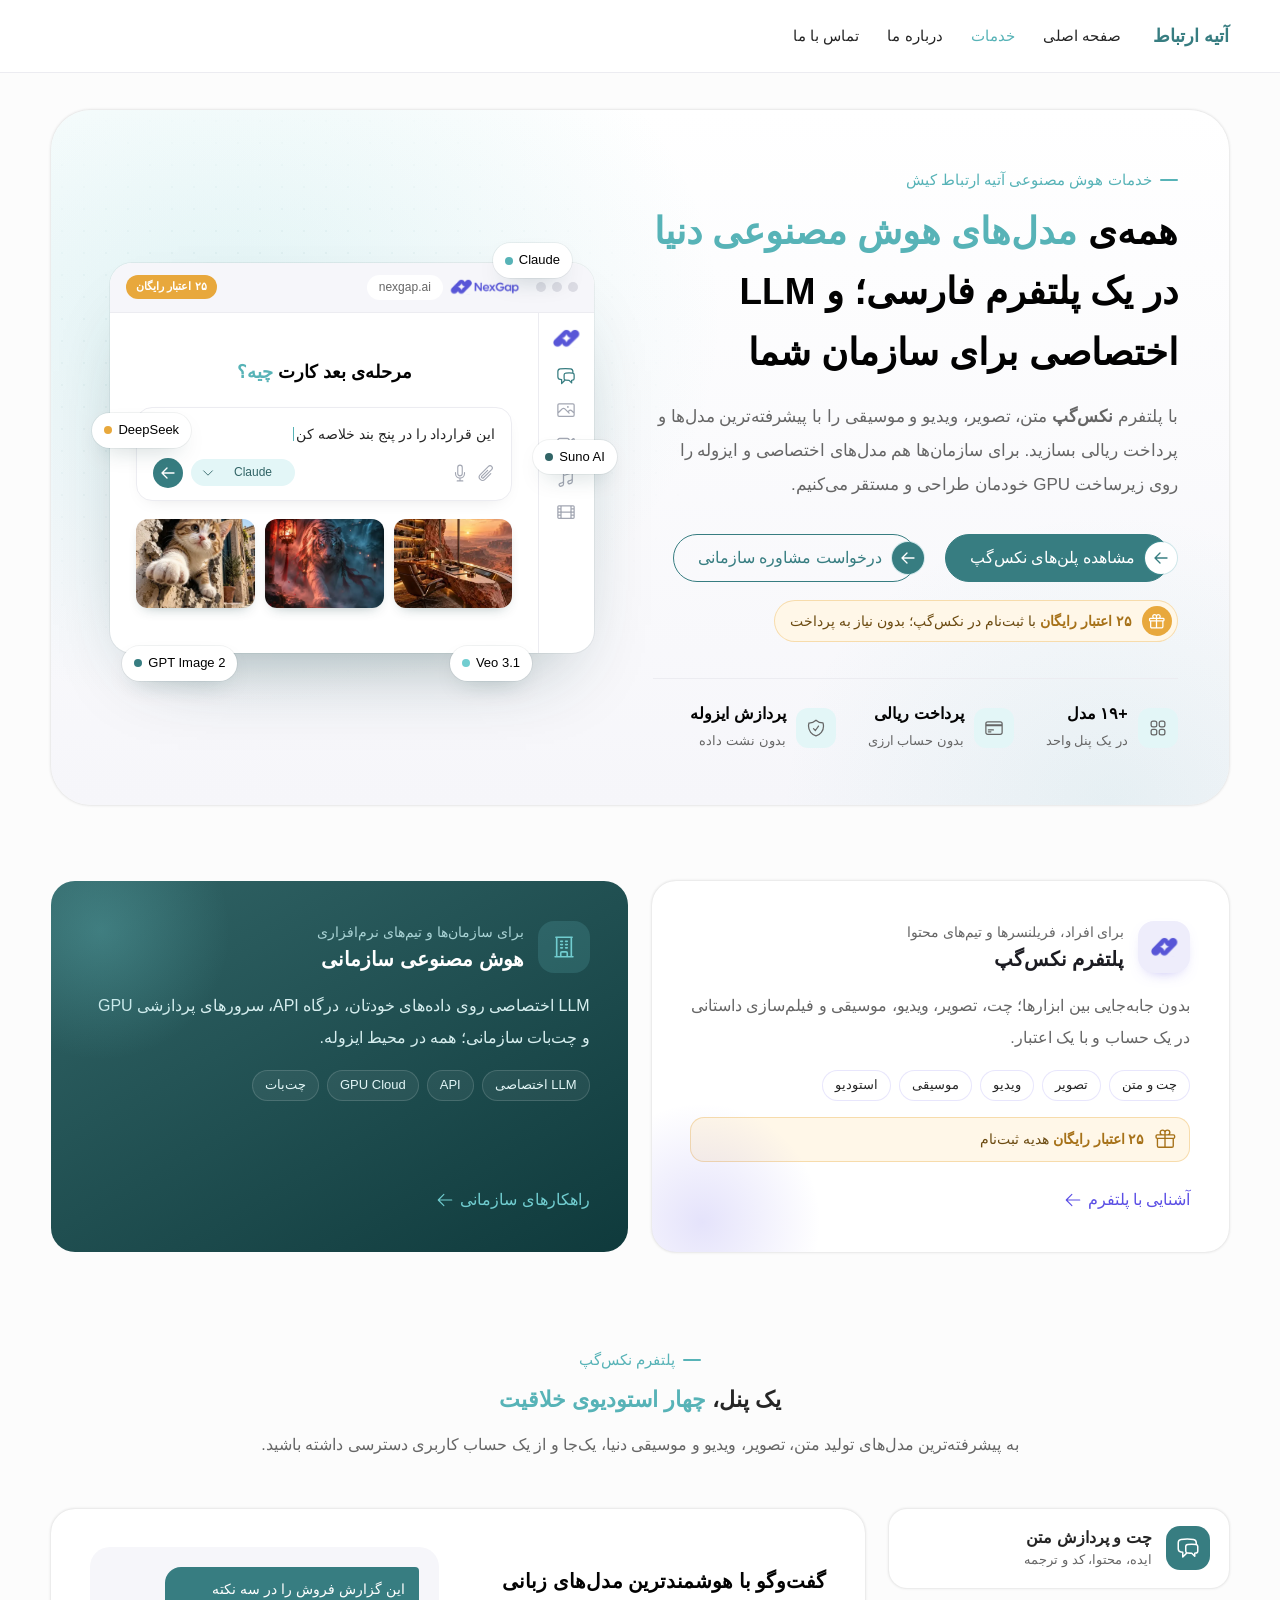
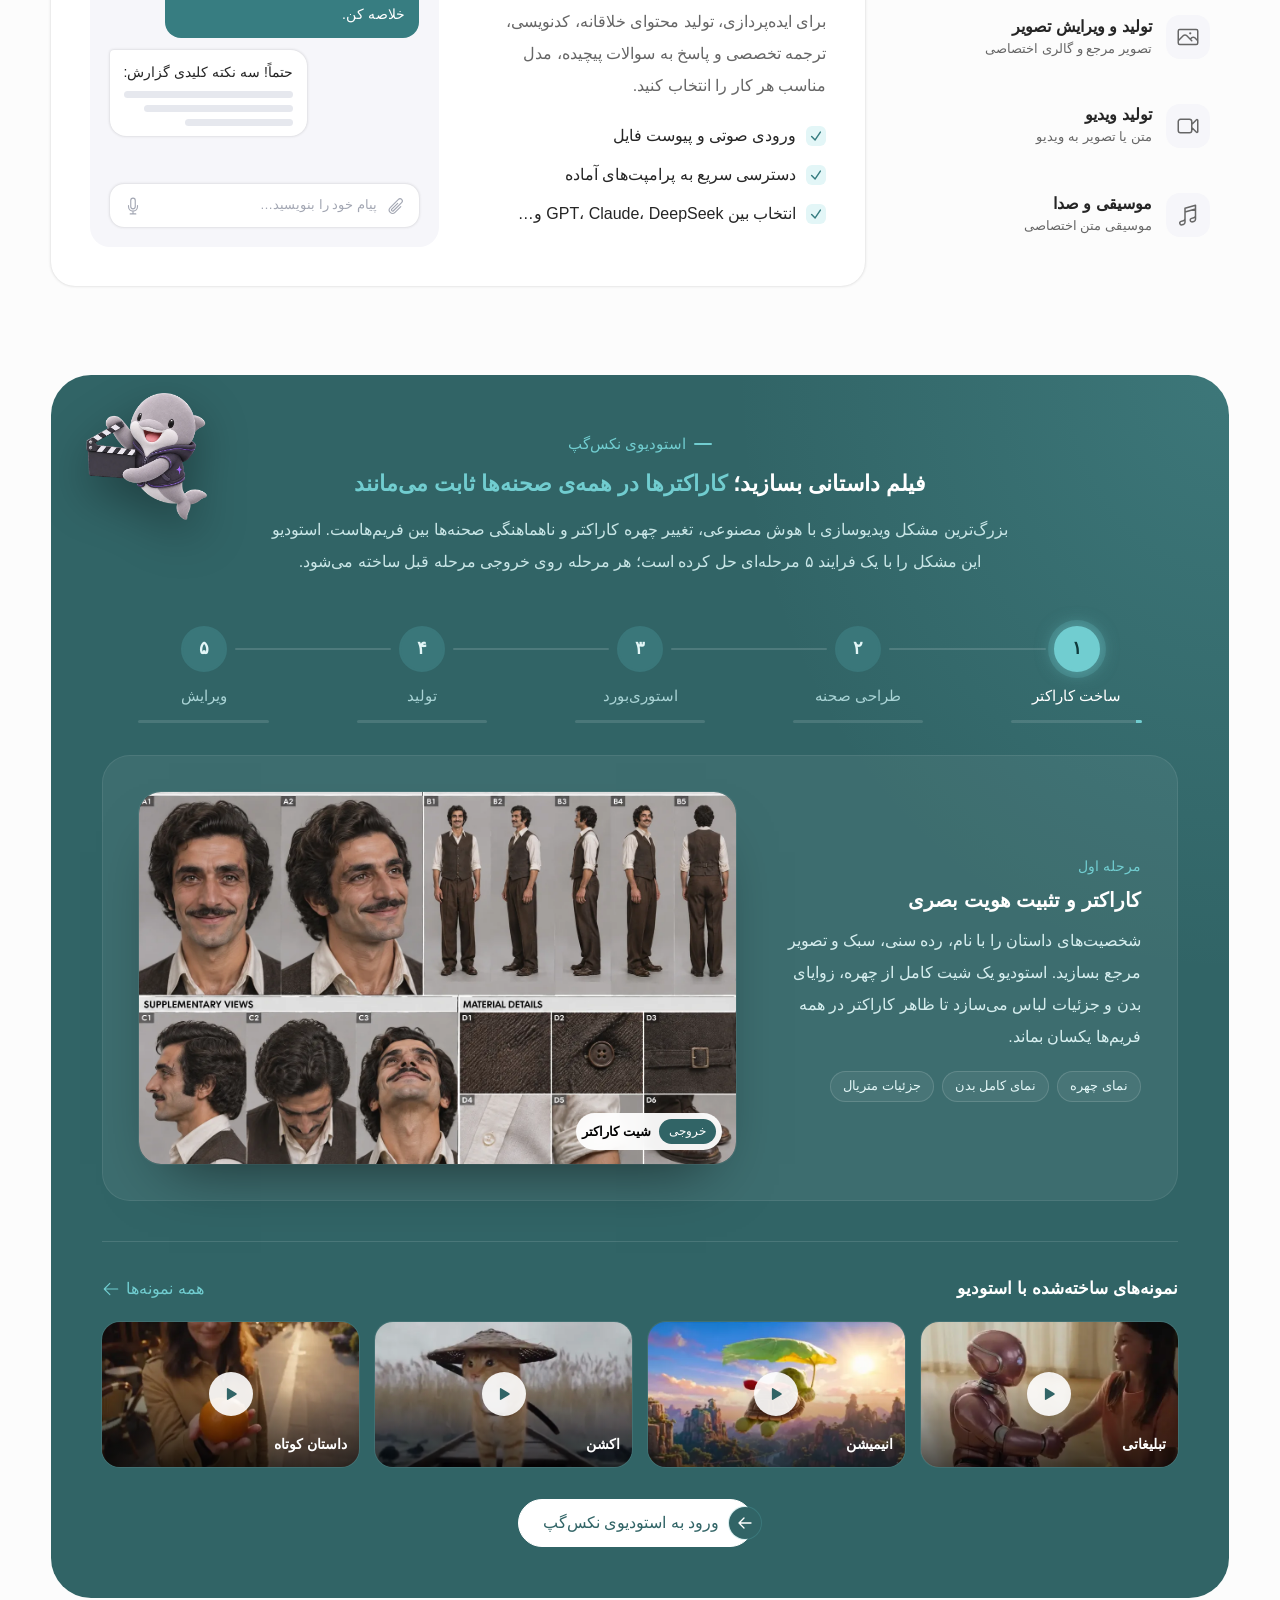
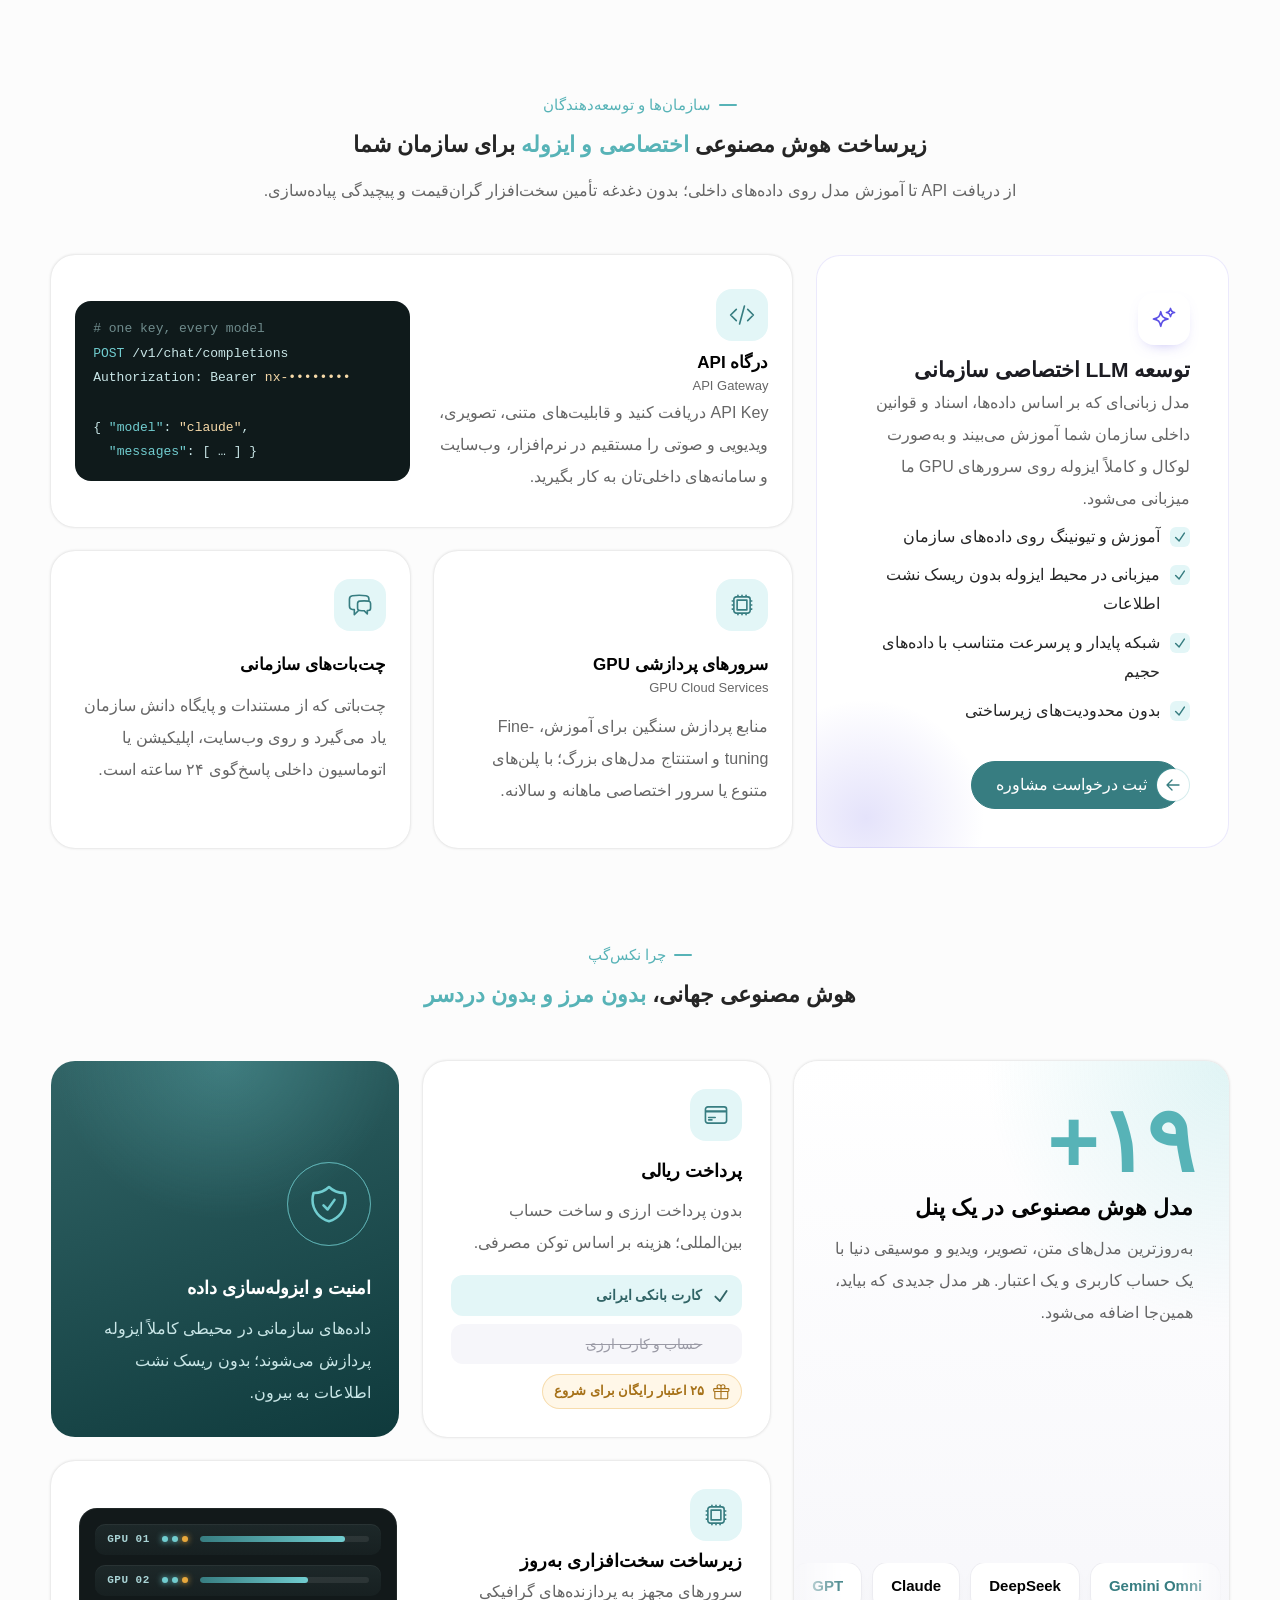
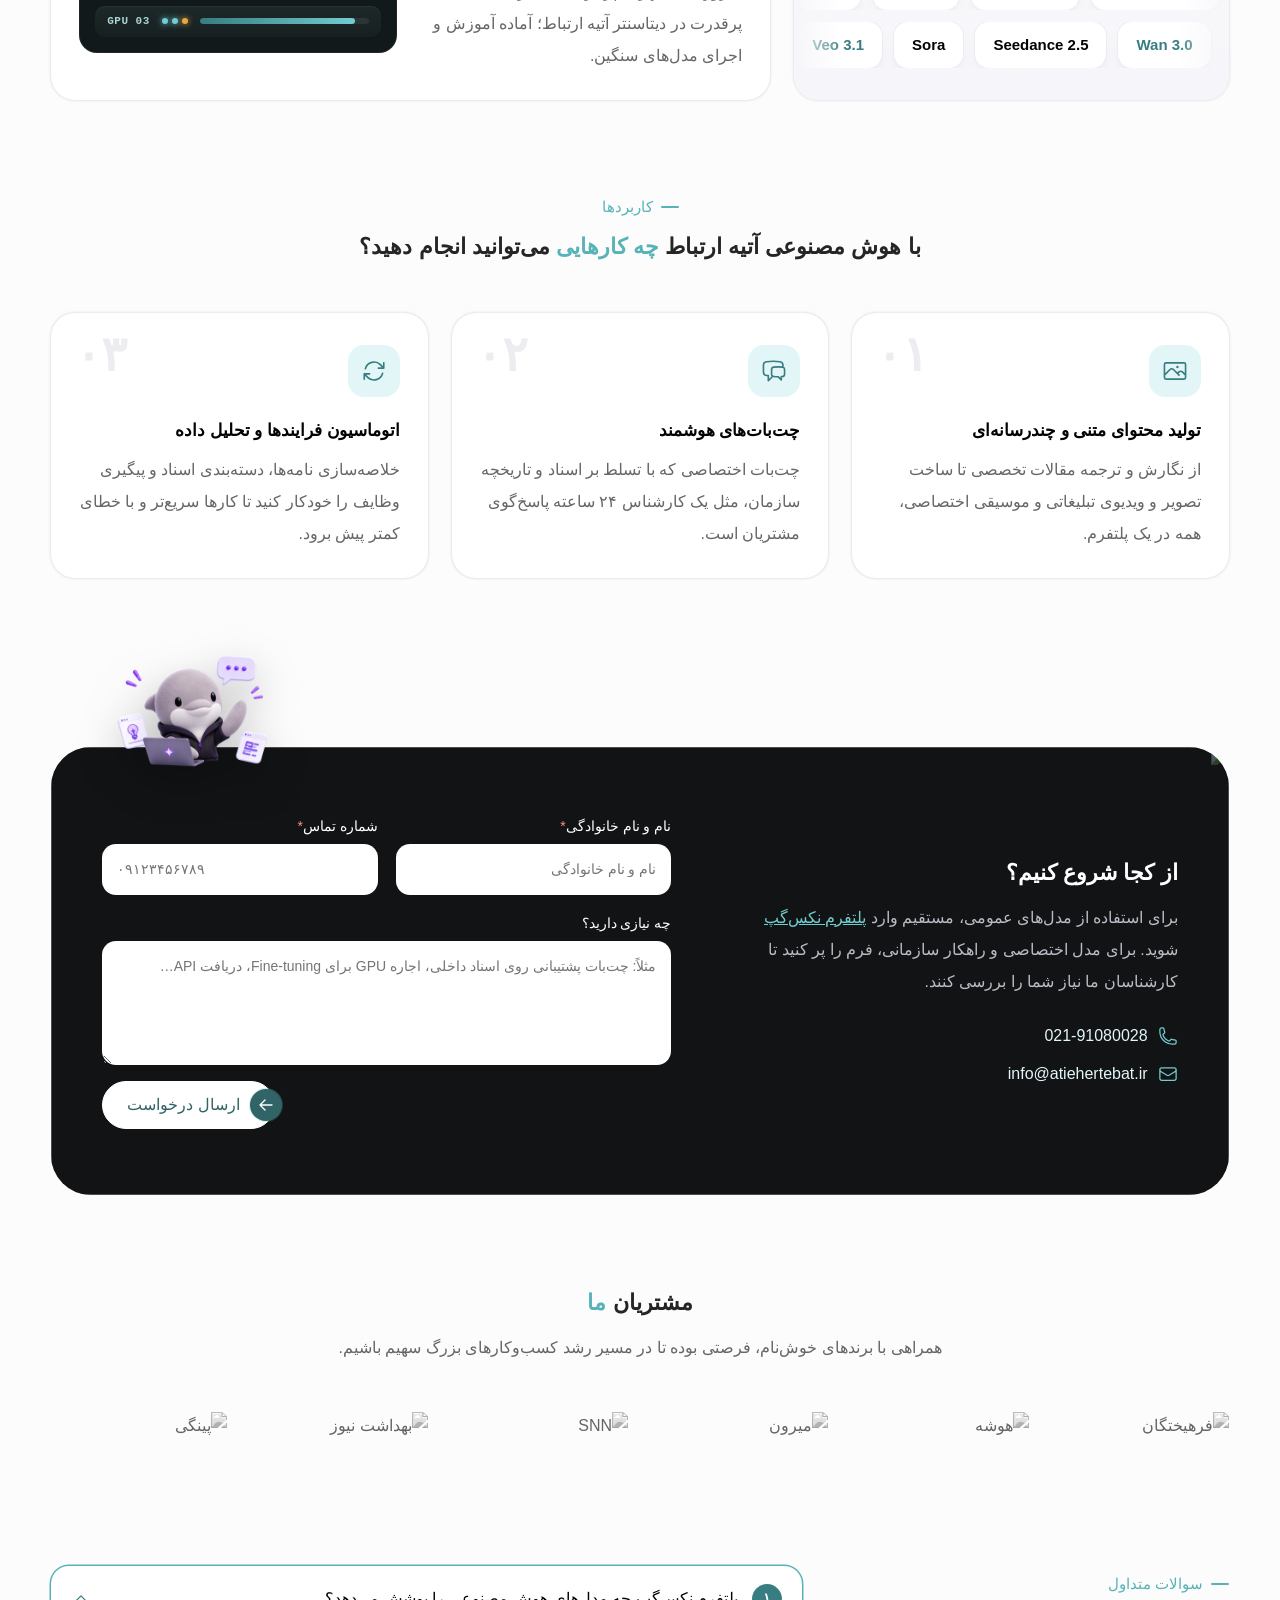
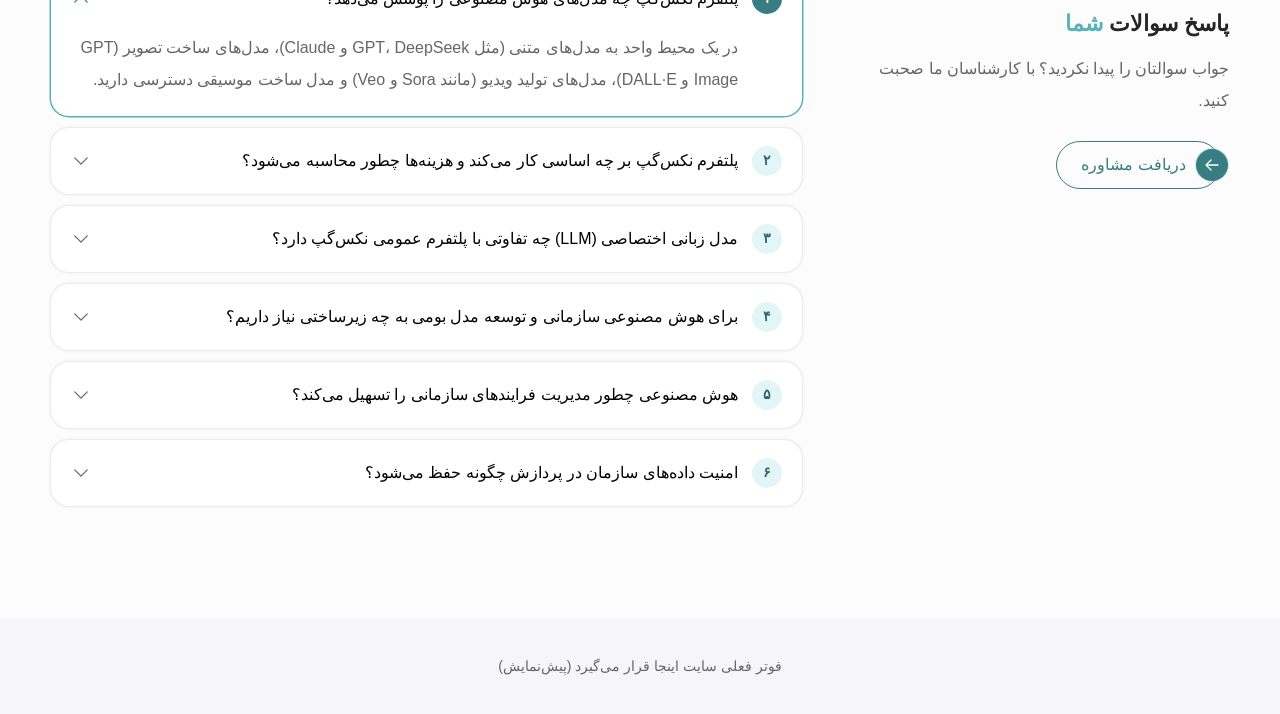
==== commit cea40d79: "Hero: replace placeholder color tiles with real NexGap output images Co-Authored-By: Claude Opus 5.5" ====
--- a/index.html
+++ b/index.html
@@ -110,7 +110,11 @@
                     <span class="nx-send"><svg class="nx-icon"><use href="#nx-i-arrow"/></svg></span>
                   </div>
                 </div>
-                <div class="nx-results"><i></i><i></i><i></i></div>
+                <div class="nx-results">
+                  <img src="assets/platform/image-study.webp" width="384" height="480" alt="" decoding="async">
+                  <img src="assets/platform/image-tiger.webp" width="600" height="750" alt="" decoding="async">
+                  <img src="assets/platform/image-kitten.webp" width="600" height="800" alt="" decoding="async">
+                </div>
               </div>
             </div>
           </div>
--- a/nexgap.css
+++ b/nexgap.css
@@ -160,10 +160,7 @@
 .nx-send { display: grid; place-items: center; width: 30px; height: 30px; border-radius: 50%; background: var(--nx-btn); color: #fff; }
 .nx-send .nx-icon { width: 16px; height: 16px; stroke-width: 2; }
 .nx-results { display: grid; grid-template-columns: repeat(3, 1fr); gap: 10px; }
-.nx-results i { aspect-ratio: 4 / 3; border-radius: 12px; }
-.nx-results i:nth-child(1) { background: linear-gradient(135deg, #71cdd0, #316466); }
-.nx-results i:nth-child(2) { background: linear-gradient(160deg, #f6d9a8, #e8a83c 60%, #377d81); }
-.nx-results i:nth-child(3) { background: linear-gradient(200deg, #c0e9ea, #57b3b7 55%, #0f3a3c); }
+.nx-results img { width: 100%; aspect-ratio: 4 / 3; object-fit: cover; border-radius: 12px; box-shadow: 0 6px 14px -8px rgba(15, 58, 60, .45); }
 
 .nx-float {
   position: absolute; z-index: 2; display: inline-flex; align-items: center; gap: 6px; padding: 6px 12px;
@@ -216,10 +213,7 @@
 .nx-path--ng .nx-path__title { color: var(--ng-ink); }
 .nx-path--ng .nx-chip { border-color: rgba(91, 79, 229, .14); background: rgba(255, 255, 255, .7); }
 .nx-path--ng .nx-link { color: var(--ng-primary); }
-.nx-ng .nx-results i:nth-child(1) { background: linear-gradient(160deg, #dcd8f3, #8b82ef 55%, #3d33b8); }
-.nx-ng .nx-results i:nth-child(2) { background: linear-gradient(150deg, #f6e6cb, #e8a83c 70%, #a67118); }
-.nx-ng .nx-results i:nth-child(3) { background: linear-gradient(200deg, #f1ecf3, #5b4fe5 60%, #1c1c22); }
-.nx-ng .nx-app__side .is-on { color: var(--ng-primary); }
+.nx-ng .nx-ng .nx-ng .nx-ng .nx-app__side .is-on { color: var(--ng-primary); }
 
 
 /* Free-credit offer (NexGap amber accent) */
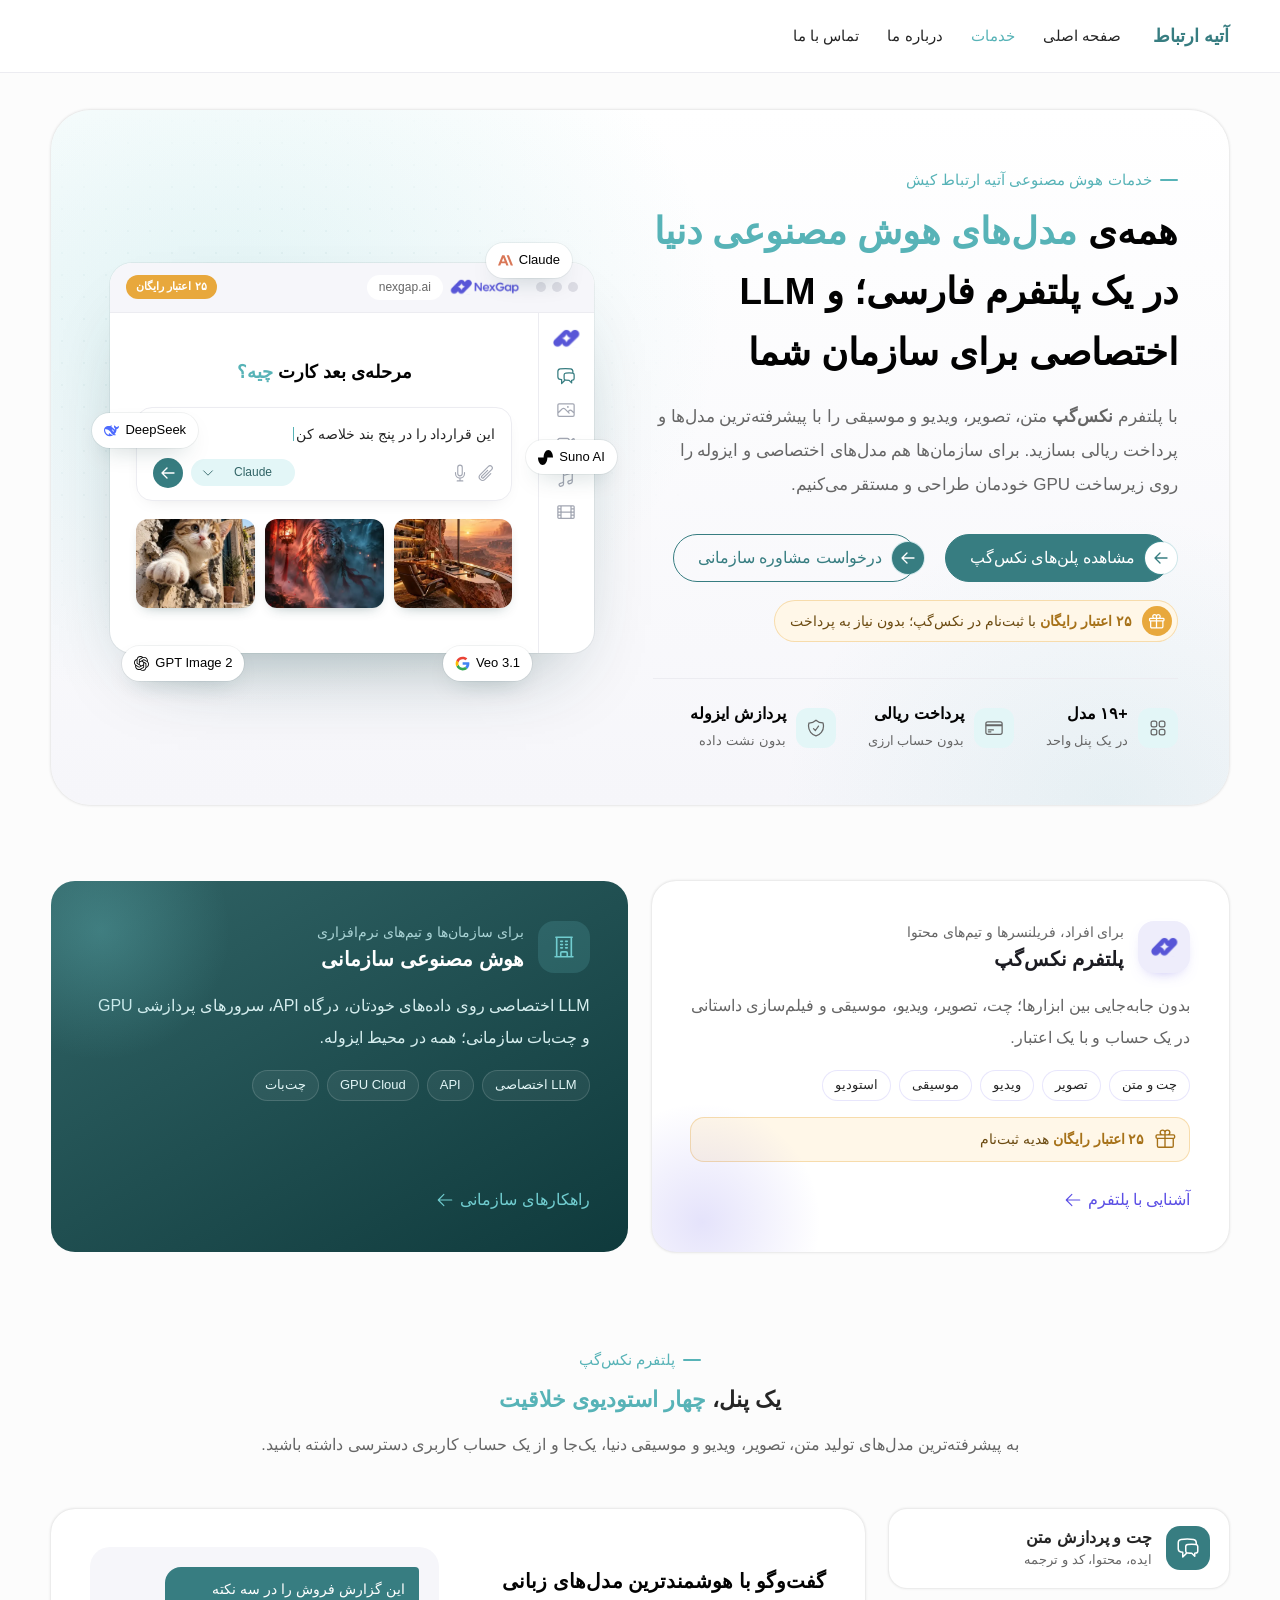
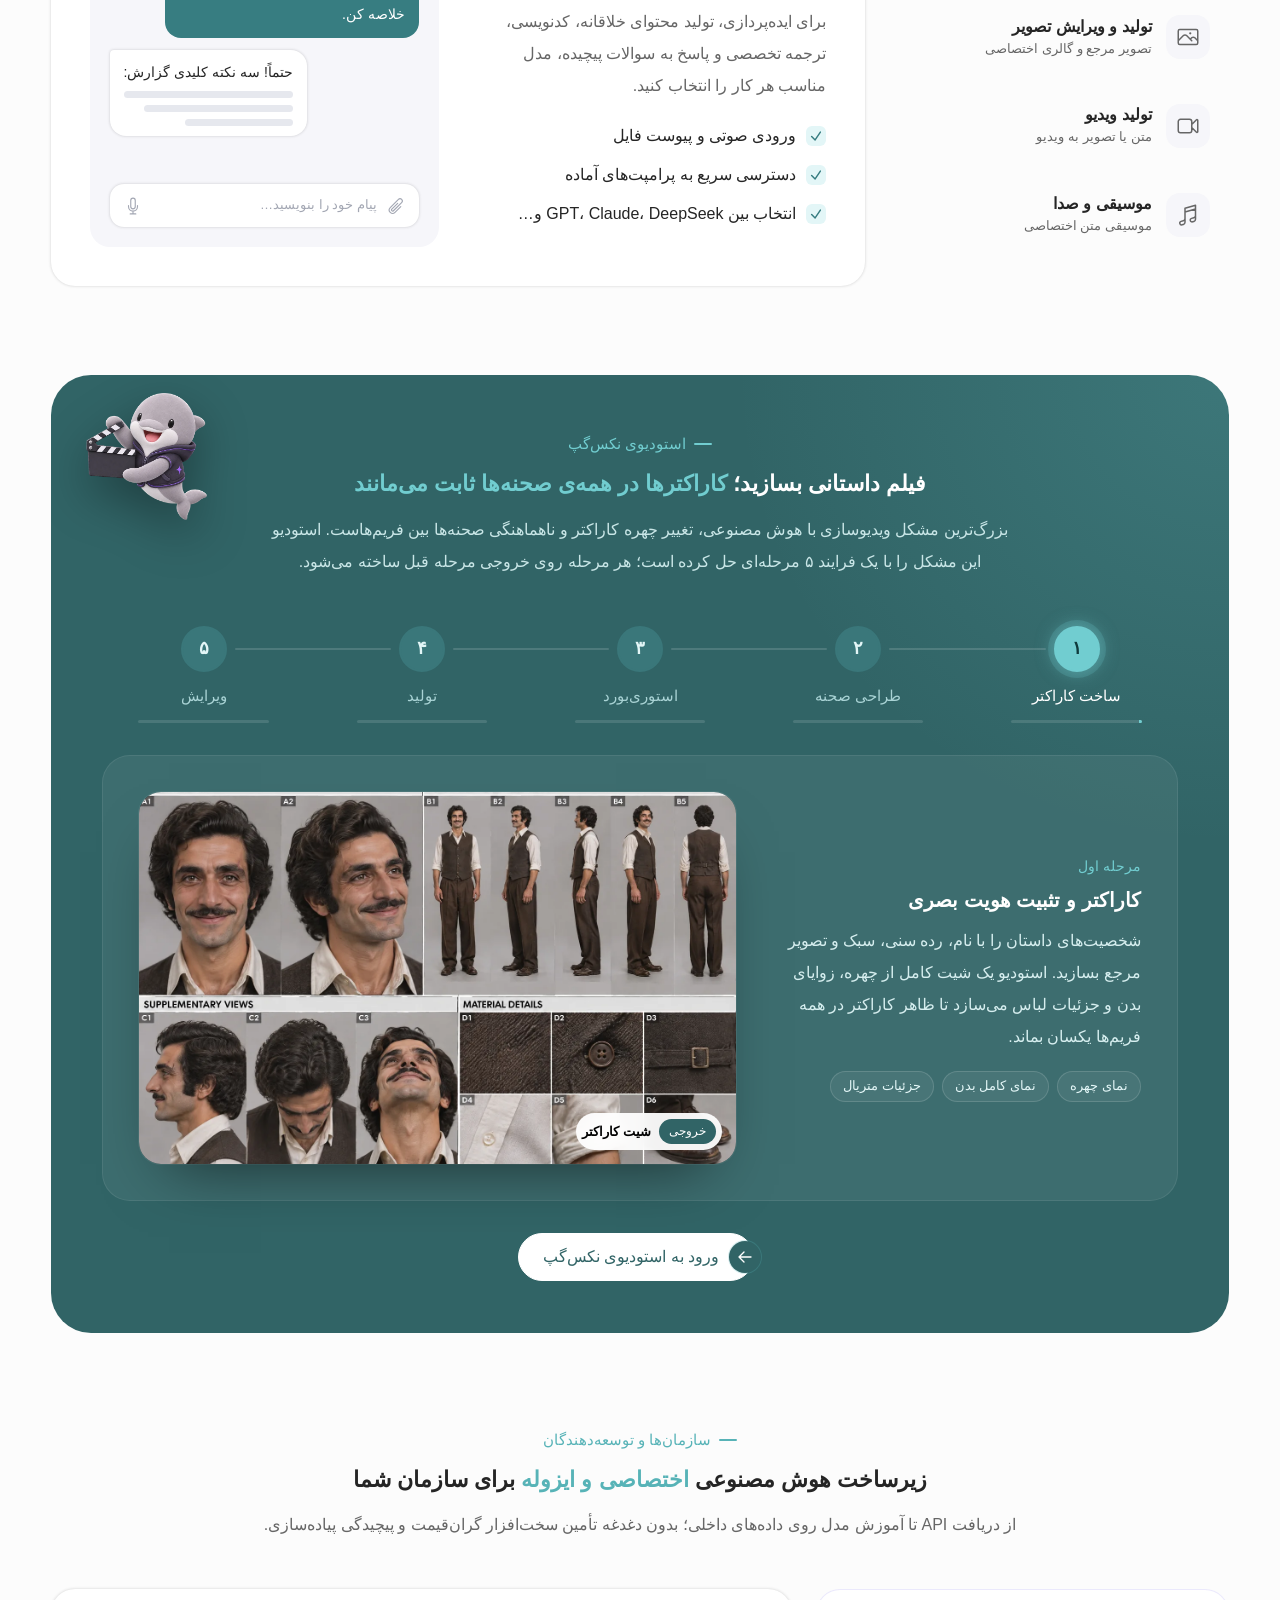
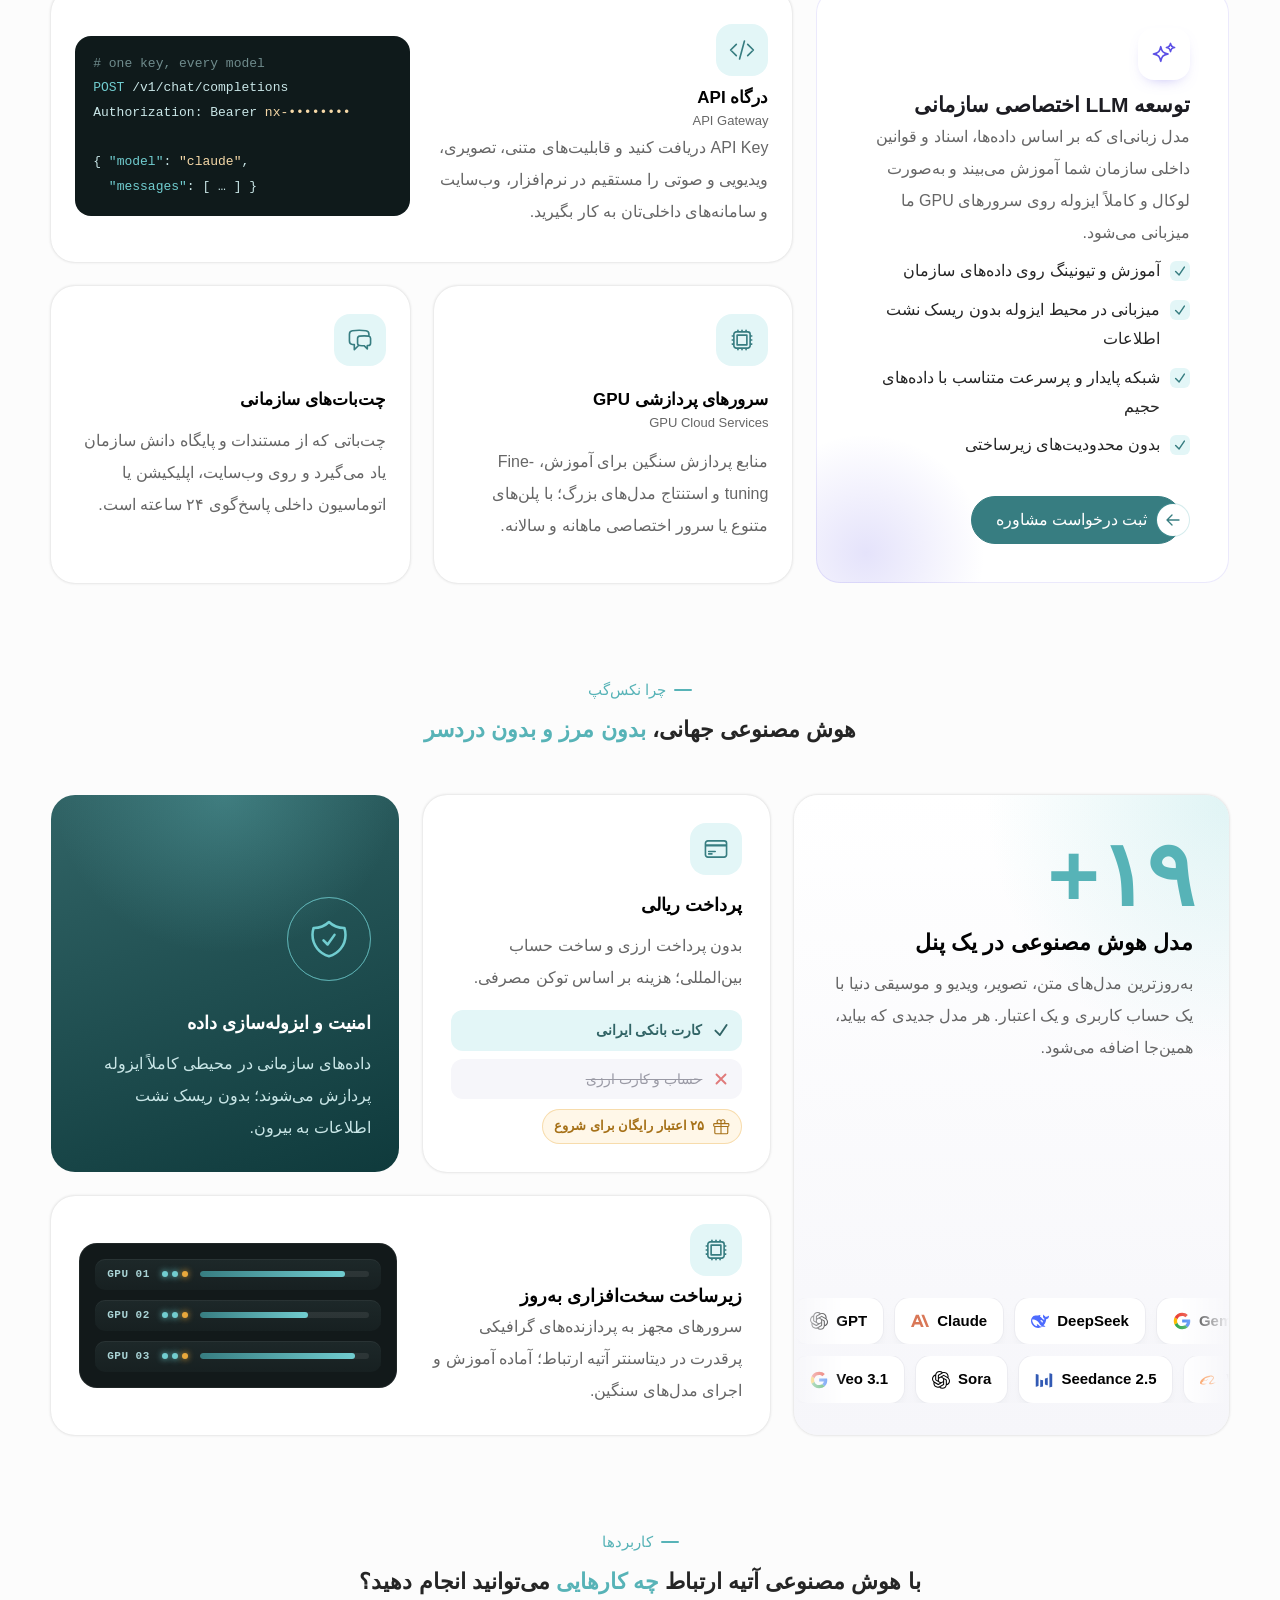
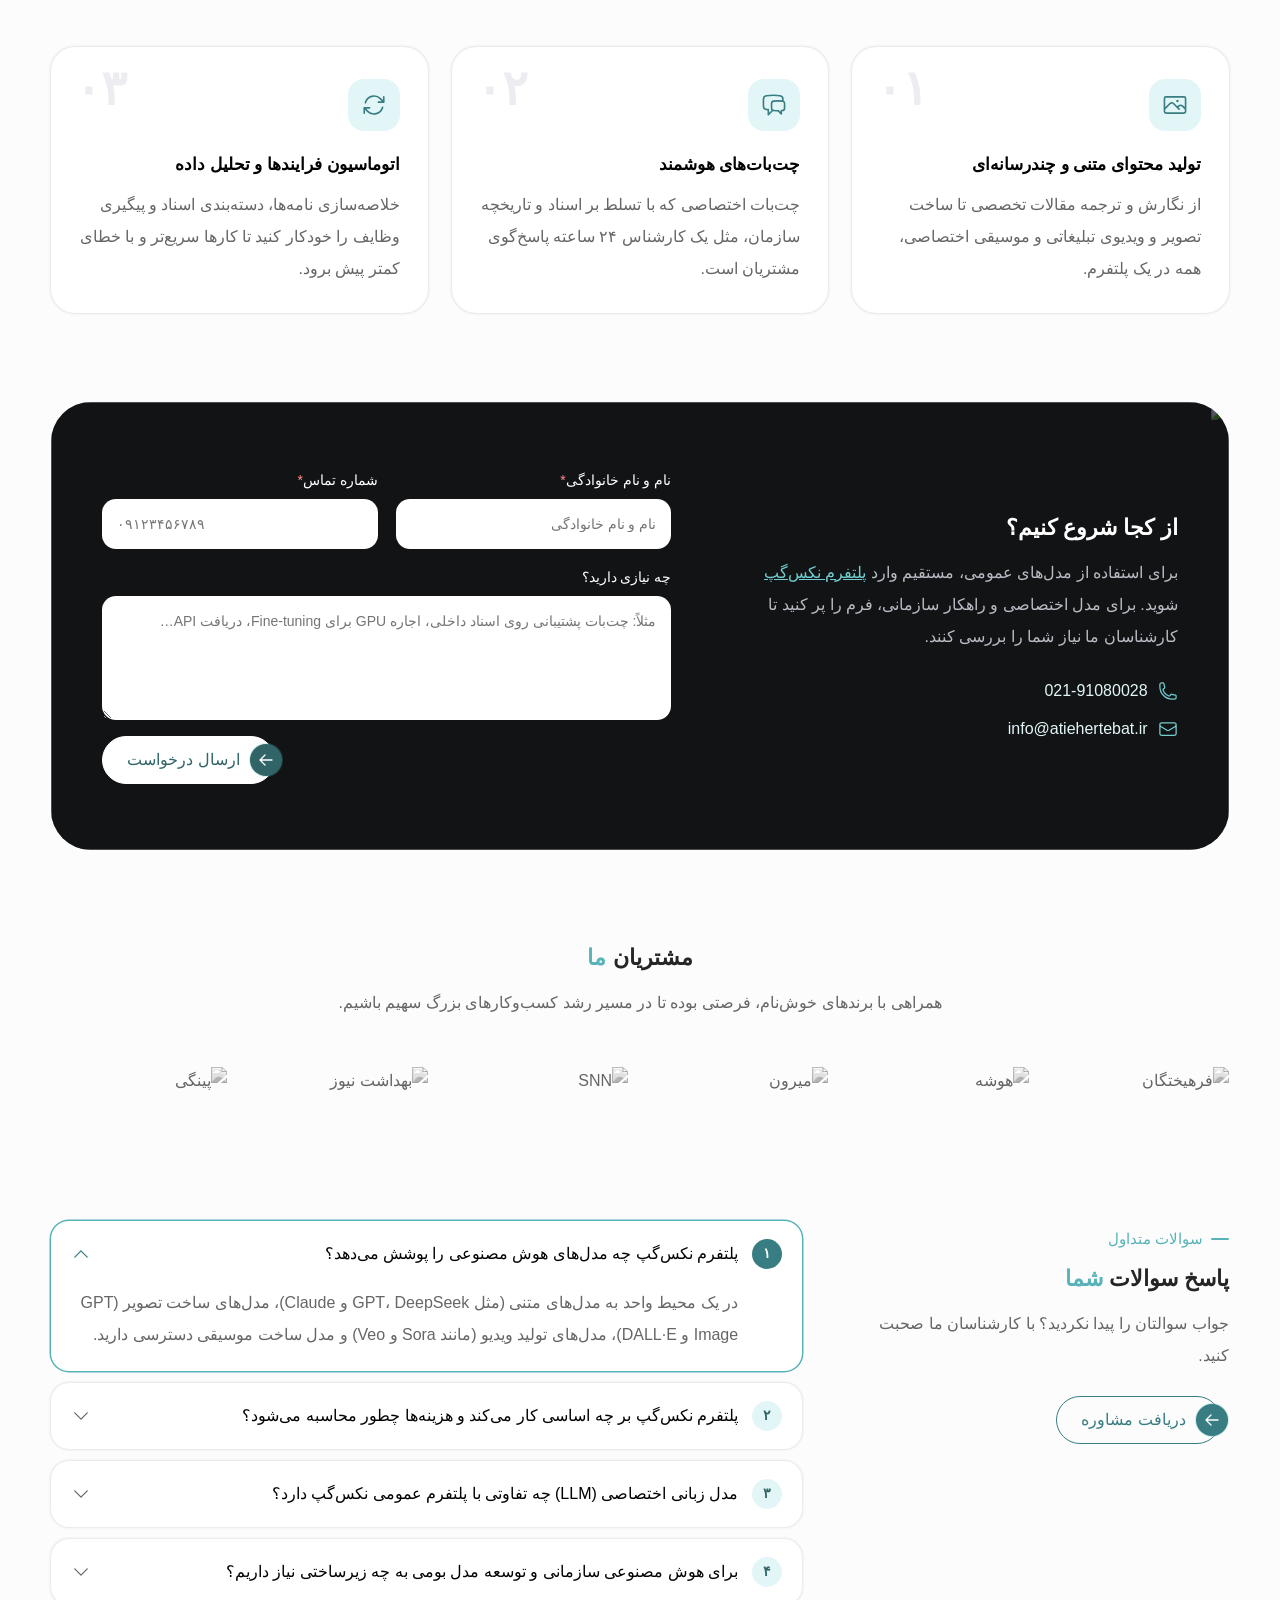
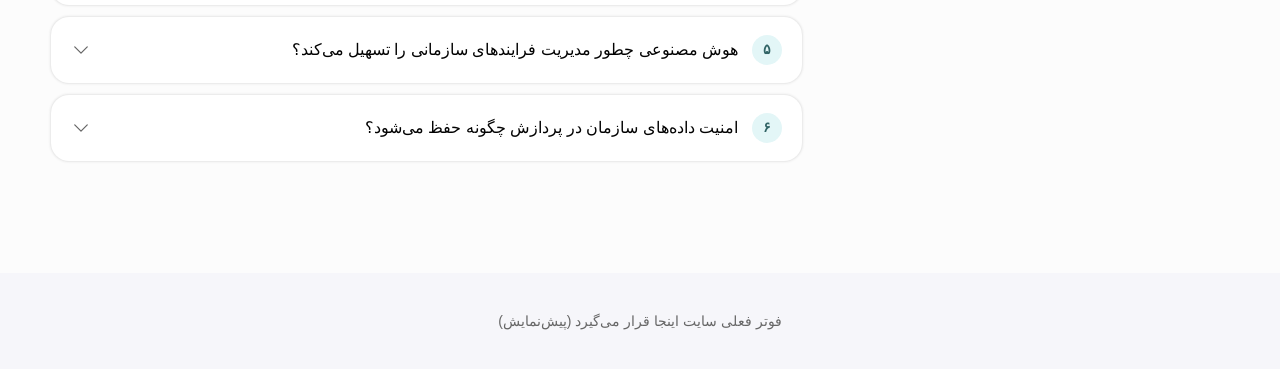
==== commit 10eebff0: "Remove studio examples and consult mascot; add model logos - Studio: drop the 'samples made with Stu" ====
--- a/index.html
+++ b/index.html
@@ -50,7 +50,22 @@
     <symbol id="nx-i-play" viewBox="0 0 24 24"><path d="M6.5 5.14v13.72a1 1 0 0 0 1.52.85l11.1-6.86a1 1 0 0 0 0-1.7L8.02 4.29A1 1 0 0 0 6.5 5.14Z"/></symbol>
     <symbol id="nx-i-phone" viewBox="0 0 24 24"><path d="M2.25 6.75c0 8.284 6.716 15 15 15h2.25a2.25 2.25 0 0 0 2.25-2.25v-1.372c0-.516-.351-.966-.852-1.091l-4.423-1.106c-.44-.11-.902.055-1.173.417l-.97 1.293c-.282.376-.769.542-1.21.38a12.035 12.035 0 0 1-7.143-7.143c-.162-.441.004-.928.38-1.21l1.293-.97c.363-.271.527-.734.417-1.173L6.963 3.102a1.125 1.125 0 0 0-1.091-.852H4.5A2.25 2.25 0 0 0 2.25 4.5v2.25Z"/></symbol>
     <symbol id="nx-i-mail" viewBox="0 0 24 24"><path d="M21.75 6.75v10.5a2.25 2.25 0 0 1-2.25 2.25h-15a2.25 2.25 0 0 1-2.25-2.25V6.75m19.5 0A2.25 2.25 0 0 0 19.5 4.5h-15a2.25 2.25 0 0 0-2.25 2.25m19.5 0v.243a2.25 2.25 0 0 1-1.07 1.916l-7.5 4.615a2.25 2.25 0 0 1-2.36 0L3.32 8.91a2.25 2.25 0 0 1-1.07-1.916V6.75"/></symbol>
-  <symbol id="nx-i-gift" viewBox="0 0 24 24"><path d="M21 11.25v8.25a1.5 1.5 0 0 1-1.5 1.5H5.25a1.5 1.5 0 0 1-1.5-1.5v-8.25M12 4.875A2.625 2.625 0 1 0 9.375 7.5H12m0-2.625V7.5m0-2.625A2.625 2.625 0 1 1 14.625 7.5H12m0 0V21m-8.625-9.75h18c.621 0 1.125-.504 1.125-1.125v-1.5c0-.621-.504-1.125-1.125-1.125h-18c-.621 0-1.125.504-1.125 1.125v1.5c0 .621.504 1.125 1.125 1.125Z"/></symbol>
+
+    <!-- AI model marks (same icons nexgap.ai uses in its model picker) -->
+    <symbol id="nx-m-openai" viewBox="0 0 24 24"><path d="M9.205 8.658v-2.26c0-.19.072-.333.238-.428l4.543-2.616c.619-.357 1.356-.523 2.117-.523 2.854 0 4.662 2.212 4.662 4.566 0 .167 0 .357-.024.547l-4.71-2.759a.797.797 0 00-.856 0l-5.97 3.473zm10.609 8.8V12.06c0-.333-.143-.57-.429-.737l-5.97-3.473 1.95-1.118a.433.433 0 01.476 0l4.543 2.617c1.309.76 2.189 2.378 2.189 3.948 0 1.808-1.07 3.473-2.76 4.163zM7.802 12.703l-1.95-1.142c-.167-.095-.239-.238-.239-.428V5.899c0-2.545 1.95-4.472 4.591-4.472 1 0 1.927.333 2.712.928L8.23 5.067c-.285.166-.428.404-.428.737v6.898zM12 15.128l-2.795-1.57v-3.33L12 8.658l2.795 1.57v3.33L12 15.128zm1.796 7.23c-1 0-1.927-.332-2.712-.927l4.686-2.712c.285-.166.428-.404.428-.737v-6.898l1.974 1.142c.167.095.238.238.238.428v5.233c0 2.545-1.974 4.472-4.614 4.472zm-5.637-5.303l-4.544-2.617c-1.308-.761-2.188-2.378-2.188-3.948A4.482 4.482 0 014.21 6.327v5.423c0 .333.143.571.428.738l5.947 3.449-1.95 1.118a.432.432 0 01-.476 0zm-.262 3.9c-2.688 0-4.662-2.021-4.662-4.519 0-.19.024-.38.047-.57l4.686 2.71c.286.167.571.167.856 0l5.97-3.448v2.26c0 .19-.07.333-.237.428l-4.543 2.616c-.619.357-1.356.523-2.117.523zm5.899 2.83a5.947 5.947 0 005.827-4.756C22.287 18.339 24 15.84 24 13.296c0-1.665-.713-3.282-1.998-4.448.119-.5.19-.999.19-1.498 0-3.401-2.759-5.947-5.946-5.947-.642 0-1.26.095-1.88.31A5.962 5.962 0 0010.205 0a5.947 5.947 0 00-5.827 4.757C1.713 5.447 0 7.945 0 10.49c0 1.666.713 3.283 1.998 4.448-.119.5-.19 1-.19 1.499 0 3.401 2.759 5.946 5.946 5.946.642 0 1.26-.095 1.88-.309a5.96 5.96 0 004.162 1.713z"></path></symbol>
+    <symbol id="nx-m-anthropic" viewBox="0 0 24 24"><path d="M13.827 3.52h3.603L24 20h-3.603l-6.57-16.48zm-7.258 0h3.767L16.906 20h-3.674l-1.343-3.461H5.017l-1.344 3.46H0L6.57 3.522zm4.132 9.959L8.453 7.687 6.205 13.48H10.7z"></path></symbol>
+    <symbol id="nx-m-deepseek" viewBox="0 0 50 50"><path d="M49.475,10.462c-0.53-0.26-0.758,0.235-1.067,0.486c-0.106,0.081-0.196,0.186-0.285,0.284 c-0.774,0.827-1.678,1.37-2.86,1.305c-1.727-0.097-3.202,0.446-4.506,1.767c-0.277-1.629-1.198-2.602-2.599-3.226 c-0.733-0.324-1.475-0.649-1.988-1.354c-0.359-0.502-0.456-1.062-0.636-1.613c-0.114-0.332-0.228-0.673-0.611-0.73 c-0.416-0.065-0.579,0.284-0.742,0.576c-0.652,1.192-0.904,2.505-0.88,3.834c0.057,2.991,1.32,5.374,3.83,7.068 c0.285,0.195,0.359,0.389,0.269,0.673c-0.171,0.584-0.375,1.151-0.554,1.735c-0.114,0.373-0.285,0.454-0.684,0.292 c-1.377-0.575-2.567-1.427-3.618-2.456c-1.784-1.727-3.398-3.631-5.41-5.123c-0.473-0.349-0.945-0.673-1.434-0.981 c-2.053-1.994,0.269-3.631,0.807-3.826c0.562-0.203,0.196-0.9-1.622-0.892c-1.817,0.008-3.479,0.616-5.598,1.427 c-0.31,0.122-0.636,0.211-0.97,0.284c-1.923-0.365-3.919-0.446-6.005-0.211c-3.927,0.438-7.064,2.294-9.37,5.463 c-2.77,3.81-3.422,8.138-2.624,12.653c0.839,4.758,3.267,8.697,6.999,11.778c3.87,3.193,8.328,4.758,13.412,4.458 c3.088-0.178,6.527-0.592,10.405-3.874c0.978,0.486,2.004,0.681,3.707,0.827c1.312,0.122,2.575-0.065,3.553-0.267 c1.532-0.324,1.426-1.743,0.872-2.002c-3.849-1.347-4.4-1.929-4.4-1.929c2.281-2.699,5.72-5.504,7.065-14.59 c0.106-0.721,0.016-1.175,0-1.759c-0.008-0.357,0.073-0.494,0.481-0.535c1.124-0.13,2.216-0.438,3.219-0.989 c2.909-1.589,4.082-4.199,4.359-7.327C50.03,11.207,49.981,10.713,49.475,10.462z M24.126,38.621 c-4.351-3.42-6.461-4.547-7.333-4.499c-0.815,0.049-0.668,0.981-0.489,1.589c0.187,0.6,0.432,1.013,0.774,1.54 c0.236,0.349,0.399,0.867-0.236,1.256c-1.402,0.867-3.838-0.292-3.952-0.349c-2.835-1.67-5.207-3.875-6.877-6.89 c-1.613-2.902-2.55-6.014-2.705-9.338c-0.041-0.802,0.196-1.086,0.994-1.232c1.051-0.195,2.135-0.235,3.186-0.081 c4.441,0.649,8.222,2.634,11.391,5.779c1.809,1.791,3.178,3.931,4.588,6.023c1.499,2.221,3.113,4.337,5.166,6.071 c0.725,0.608,1.304,1.07,1.858,1.41C28.82,40.088,26.033,40.128,24.126,38.621L24.126,38.621z M26.212,25.206 c0-0.357,0.285-0.64,0.644-0.64c0.081,0,0.155,0.016,0.22,0.04c0.09,0.033,0.171,0.081,0.236,0.154 c0.114,0.114,0.179,0.276,0.179,0.446c0,0.357-0.285,0.64-0.644,0.64S26.212,25.562,26.212,25.206L26.212,25.206z M32.69,28.529 c-0.416,0.17-0.831,0.316-1.23,0.332c-0.619,0.032-1.296-0.219-1.662-0.527c-0.57-0.478-0.978-0.746-1.149-1.581 c-0.073-0.357-0.033-0.908,0.033-1.224c0.147-0.681-0.016-1.119-0.497-1.516c-0.391-0.324-0.888-0.413-1.434-0.413 c-0.204,0-0.391-0.089-0.53-0.162c-0.228-0.113-0.415-0.397-0.236-0.746c0.057-0.113,0.334-0.389,0.399-0.438 c0.742-0.422,1.597-0.284,2.387,0.032c0.733,0.3,1.287,0.851,2.086,1.629c0.815,0.94,0.961,1.2,1.426,1.905 c0.367,0.551,0.701,1.119,0.929,1.767C33.35,27.994,33.171,28.327,32.69,28.529L32.69,28.529z"/></symbol>
+    <symbol id="nx-m-google" viewBox="0 0 24 24"><path fill="#4285F4" d="M23 12.245c0-.905-.075-1.565-.236-2.25h-10.54v4.083h6.186c-.124 1.014-.797 2.542-2.294 3.569l-.021.136 3.332 2.53.23.022C21.779 18.417 23 15.593 23 12.245z"></path><path fill="#34A853" d="M12.225 23c3.03 0 5.574-.978 7.433-2.665l-3.542-2.688c-.948.648-2.22 1.1-3.891 1.1a6.745 6.745 0 01-6.386-4.572l-.132.011-3.465 2.628-.045.124C4.043 20.531 7.835 23 12.225 23z"></path><path fill="#FBBC05" d="M5.84 14.175A6.65 6.65 0 015.463 12c0-.758.138-1.491.361-2.175l-.006-.147-3.508-2.67-.115.054A10.831 10.831 0 001 12c0 1.772.436 3.447 1.197 4.938l3.642-2.763z"></path><path fill="#EA4335" d="M12.225 5.253c2.108 0 3.529.892 4.34 1.638l3.167-3.031C17.787 2.088 15.255 1 12.225 1 7.834 1 4.043 3.469 2.197 7.062l3.63 2.763a6.77 6.77 0 016.398-4.572z"></path></symbol>
+    <symbol id="nx-m-suno" viewBox="0 0 24 24"><path d="M16.5 0C20.642 0 24 5.373 24 12h-9c0 6.627-3.358 12-7.5 12C3.358 24 0 18.627 0 12h9c0-6.627 3.358-12 7.5-12z"></path></symbol>
+    <symbol id="nx-m-alibaba" viewBox="0 0 24 24"><path d="M24 14.014c-2.8 1.512-5.62 2.896-8.759 3.524-.7.139-1.476.139-2.187.043-.678-.085-1.017-.682-.776-1.31.23-.585.536-1.181.93-1.671.852-1.065 1.814-2.034 2.678-3.088a15.75 15.75 0 001.422-2.054c.306-.511.164-1.129-.372-1.384-.897-.437-1.859-.745-2.81-1.075-.11-.043-.274.074-.492.149.273.244.47.425.743.67-2.821.48-5.49 1.16-8.08 2.098-.012.053-.033.095-.023.117.383.585.208 1.032-.35 1.394a2.365 2.365 0 00-.568.522c1.706.5 3.226.213 4.68-.735-.087-.127-.175-.244-.262-.372.546.096.874.394.918.862.011.107-.054.213-.087.32-.077-.086-.175-.17-.24-.267-.045-.064-.056-.138-.088-.245-1.728 1.15-3.587 1.438-5.632.842 0 .404-.022.745.011 1.075.022.287-.098.415-.36.564-.591.362-1.204.735-1.696 1.214-.59.585-.371 1.299.427 1.597.907.34 1.859.35 2.81.234 1.126-.139 2.23-.32 3.456-.49-1.433.67-2.844 1.14-4.33 1.33-1.04.14-2.078.214-3.106-.084-1.476-.415-2.133-1.501-1.75-2.96.361-1.363 1.236-2.449 2.176-3.45 3.139-3.332 7.108-5.024 11.7-5.365 1.072-.074 2.155.064 3.16.511 1.411.639 2.002 1.99 1.313 3.354-.448.905-1.072 1.735-1.695 2.555-.612.809-1.301 1.554-1.946 2.331-.186.234-.361.48-.503.745-.274.5-.088.83.492.778 1.213-.118 2.45-.213 3.62-.511 1.716-.437 3.389-1.054 5.084-1.597.175-.043.339-.107.492-.17z"></path></symbol>
+    <symbol id="nx-m-bytedance" viewBox="0 0 24 24"><path d="M14.944 18.587l-1.704-.445V10.01l1.824-.462c1-.254 1.84-.461 1.88-.453.032 0 .056 2.235.056 4.972v4.973l-.176-.008c-.104 0-.952-.207-1.88-.446z"></path><path d="M7 16.542c0-2.736.024-4.98.064-4.98.032-.008.872.2 1.88.454l1.816.461-.016 4.05-.024 4.049-1.632.422c-.896.23-1.736.445-1.856.469L7 21.523v-4.98z"></path><path d="M19.24 12.477c0-9.03.008-9.515.144-9.475.072.024.784.207 1.576.406.792.207 1.576.405 1.744.445l.296.08-.016 8.56-.024 8.568-1.624.414c-.888.23-1.728.437-1.856.47l-.24.055v-9.523z"></path><path d="M1 12.509c0-4.678.024-8.505.064-8.505.032 0 .872.207 1.872.454l1.824.461v7.582c0 4.16-.016 7.574-.032 7.574-.024 0-.872.215-1.88.47L1 21.013v-8.505z"></path></symbol>
+    <symbol id="nx-m-x-ai" viewBox="0 0 24 24"><path d="M6.469 8.776L16.512 23h-4.464L2.005 8.776H6.47zm-.004 7.9l2.233 3.164L6.467 23H2l4.465-6.324zM22 2.582V23h-3.659V7.764L22 2.582zM22 1l-9.952 14.095-2.233-3.163L17.533 1H22z"></path></symbol>
+ <symbol id="nx-i-gift" viewBox="0 0 24 24"><path d="M21 11.25v8.25a1.5 1.5 0 0 1-1.5 1.5H5.25a1.5 1.5 0 0 1-1.5-1.5v-8.25M12 4.875A2.625 2.625 0 1 0 9.375 7.5H12m0-2.625V7.5m0-2.625A2.625 2.625 0 1 1 14.625 7.5H12m0 0V21m-8.625-9.75h18c.621 0 1.125-.504 1.125-1.125v-1.5c0-.621-.504-1.125-1.125-1.125h-18c-.621 0-1.125.504-1.125 1.125v1.5c0 .621.504 1.125 1.125 1.125Z"/></symbol>
+      <symbol id="nx-i-x" viewBox="0 0 24 24"><path d="M6 18 18 6M6 6l12 12"/></symbol>
+    <symbol id="nx-i-pin" viewBox="0 0 24 24"><path d="M15 10.5a3 3 0 1 1-6 0 3 3 0 0 1 6 0Z"/><path d="M19.5 10.5c0 7.142-7.5 11.25-7.5 11.25S4.5 17.642 4.5 10.5a7.5 7.5 0 1 1 15 0Z"/></symbol>
+    <symbol id="nx-i-link" viewBox="0 0 24 24"><path d="M13.19 8.688a4.5 4.5 0 0 1 1.242 7.244l-4.5 4.5a4.5 4.5 0 0 1-6.364-6.364l1.757-1.757m13.35-.622 1.757-1.757a4.5 4.5 0 0 0-6.364-6.364l-4.5 4.5a4.5 4.5 0 0 0 1.242 7.244"/></symbol>
+    <symbol id="nx-i-pencil" viewBox="0 0 24 24"><path d="m16.862 4.487 1.687-1.688a1.875 1.875 0 1 1 2.652 2.652L10.582 16.07a4.5 4.5 0 0 1-1.897 1.13L6 18l.8-2.685a4.5 4.5 0 0 1 1.13-1.897l8.932-8.931Zm0 0L19.5 7.125"/></symbol>
+    <symbol id="nx-i-plus" viewBox="0 0 24 24"><path d="M12 4.5v15m7.5-7.5h-15"/></symbol>
   </svg>
 
   <!-- ================= 1. HERO ================= -->
@@ -83,11 +98,11 @@
         </div>
 
         <div class="nx-hero__visual" data-nx-reveal style="--d:2">
-          <span class="nx-float nx-float--1" aria-hidden="true">Claude</span>
-          <span class="nx-float nx-float--2" aria-hidden="true">DeepSeek</span>
-          <span class="nx-float nx-float--4" aria-hidden="true">Veo 3.1</span>
-          <span class="nx-float nx-float--5" aria-hidden="true">Suno AI</span>
-          <span class="nx-float nx-float--3" aria-hidden="true">GPT Image 2</span>
+          <span class="nx-float nx-float--1" aria-hidden="true"><svg class="nx-mlogo nx-mlogo--anthropic" aria-hidden="true"><use href="#nx-m-anthropic"/></svg>Claude</span>
+          <span class="nx-float nx-float--2" aria-hidden="true"><svg class="nx-mlogo nx-mlogo--deepseek" aria-hidden="true"><use href="#nx-m-deepseek"/></svg>DeepSeek</span>
+          <span class="nx-float nx-float--4" aria-hidden="true"><svg class="nx-mlogo nx-mlogo--google" aria-hidden="true"><use href="#nx-m-google"/></svg>Veo 3.1</span>
+          <span class="nx-float nx-float--5" aria-hidden="true"><svg class="nx-mlogo nx-mlogo--suno" aria-hidden="true"><use href="#nx-m-suno"/></svg>Suno AI</span>
+          <span class="nx-float nx-float--3" aria-hidden="true"><svg class="nx-mlogo nx-mlogo--openai" aria-hidden="true"><use href="#nx-m-openai"/></svg>GPT Image 2</span>
           <div class="nx-app" aria-hidden="true">
             <div class="nx-app__bar"><i></i><i></i><i></i><img class="nx-app__brand" src="assets/nexgap-logo.svg" width="120" height="27" alt=""><span class="nx-app__url">nexgap.ai</span><span class="nx-app__gift">۲۵ اعتبار رایگان</span></div>
             <div class="nx-app__body">
@@ -377,19 +392,6 @@
         </div>
         </div>
 
-        <div class="nx-examples">
-          <div class="nx-examples__head">
-            <h3>نمونه‌های ساخته‌شده با استودیو</h3>
-            <a class="nx-link" href="https://nexgap.ai/studio" target="_blank" rel="noopener">همه نمونه‌ها <svg class="nx-icon" aria-hidden="true"><use href="#nx-i-arrow"/></svg></a>
-          </div>
-          <ul class="nx-examples__list">
-            <li><a class="nx-example" href="https://nexgap.ai/studio" target="_blank" rel="noopener"><img src="assets/studio/ex-ad.webp" alt="نمونه ویدیوی تبلیغاتی ساخته‌شده با استودیو" loading="lazy" decoding="async" width="640" height="360"><span class="nx-example__play" aria-hidden="true"><svg class="nx-icon"><use href="#nx-i-play"/></svg></span><span class="nx-example__tag">تبلیغاتی</span></a></li>
-            <li><a class="nx-example" href="https://nexgap.ai/studio" target="_blank" rel="noopener"><img src="assets/studio/ex-animation.webp" alt="نمونه انیمیشن ساخته‌شده با استودیو" loading="lazy" decoding="async" width="640" height="360"><span class="nx-example__play" aria-hidden="true"><svg class="nx-icon"><use href="#nx-i-play"/></svg></span><span class="nx-example__tag">انیمیشن</span></a></li>
-            <li><a class="nx-example" href="https://nexgap.ai/studio" target="_blank" rel="noopener"><img src="assets/studio/ex-action.webp" alt="نمونه ویدیوی اکشن ساخته‌شده با استودیو" loading="lazy" decoding="async" width="640" height="360"><span class="nx-example__play" aria-hidden="true"><svg class="nx-icon"><use href="#nx-i-play"/></svg></span><span class="nx-example__tag">اکشن</span></a></li>
-            <li><a class="nx-example" href="https://nexgap.ai/studio" target="_blank" rel="noopener"><img src="assets/studio/ex-short-story.webp" alt="نمونه داستان کوتاه ساخته‌شده با استودیو" loading="lazy" decoding="async" width="640" height="360"><span class="nx-example__play" aria-hidden="true"><svg class="nx-icon"><use href="#nx-i-play"/></svg></span><span class="nx-example__tag">داستان کوتاه</span></a></li>
-          </ul>
-        </div>
-
         <div class="nx-actions">
           <a class="nx-btn nx-btn--light" href="https://nexgap.ai/studio" target="_blank" rel="noopener">
             <span class="nx-btn__icon" aria-hidden="true"><svg class="nx-icon"><use href="#nx-i-arrow"/></svg></span>
@@ -476,8 +478,8 @@
             <p class="nx-why__text">به‌روزترین مدل‌های متن، تصویر، ویدیو و موسیقی دنیا با یک حساب کاربری و یک اعتبار. هر مدل جدیدی که بیاید، همین‌جا اضافه می‌شود.</p>
           </div>
           <div class="nx-marquee" aria-label="نمونه مدل‌ها: GPT، Claude، DeepSeek، Gemini Omni، Grok، GPT Image 2، Veo 3.1، Sora، Seedance 2.5، Wan 3.0، Suno AI، DALL·E">
-            <div class="nx-marquee__row" aria-hidden="true"><div class="nx-marquee__track"><span>GPT</span><span>Claude</span><span>DeepSeek</span><span>Gemini Omni</span><span>Grok</span><span>GPT Image 2</span><span>GPT</span><span>Claude</span><span>DeepSeek</span><span>Gemini Omni</span><span>Grok</span><span>GPT Image 2</span></div></div>
-            <div class="nx-marquee__row nx-marquee__row--rev" aria-hidden="true"><div class="nx-marquee__track"><span>Veo 3.1</span><span>Sora</span><span>Seedance 2.5</span><span>Wan 3.0</span><span>Suno AI</span><span>DALL·E</span><span>Veo 3.1</span><span>Sora</span><span>Seedance 2.5</span><span>Wan 3.0</span><span>Suno AI</span><span>DALL·E</span></div></div>
+            <div class="nx-marquee__row" aria-hidden="true"><div class="nx-marquee__track"><span><svg class="nx-mlogo nx-mlogo--openai" aria-hidden="true"><use href="#nx-m-openai"/></svg>GPT</span><span><svg class="nx-mlogo nx-mlogo--anthropic" aria-hidden="true"><use href="#nx-m-anthropic"/></svg>Claude</span><span><svg class="nx-mlogo nx-mlogo--deepseek" aria-hidden="true"><use href="#nx-m-deepseek"/></svg>DeepSeek</span><span><svg class="nx-mlogo nx-mlogo--google" aria-hidden="true"><use href="#nx-m-google"/></svg>Gemini Omni</span><span><svg class="nx-mlogo nx-mlogo--x-ai" aria-hidden="true"><use href="#nx-m-x-ai"/></svg>Grok</span><span><svg class="nx-mlogo nx-mlogo--openai" aria-hidden="true"><use href="#nx-m-openai"/></svg>GPT Image 2</span><span><svg class="nx-mlogo nx-mlogo--openai" aria-hidden="true"><use href="#nx-m-openai"/></svg>GPT</span><span><svg class="nx-mlogo nx-mlogo--anthropic" aria-hidden="true"><use href="#nx-m-anthropic"/></svg>Claude</span><span><svg class="nx-mlogo nx-mlogo--deepseek" aria-hidden="true"><use href="#nx-m-deepseek"/></svg>DeepSeek</span><span><svg class="nx-mlogo nx-mlogo--google" aria-hidden="true"><use href="#nx-m-google"/></svg>Gemini Omni</span><span><svg class="nx-mlogo nx-mlogo--x-ai" aria-hidden="true"><use href="#nx-m-x-ai"/></svg>Grok</span><span><svg class="nx-mlogo nx-mlogo--openai" aria-hidden="true"><use href="#nx-m-openai"/></svg>GPT Image 2</span></div></div>
+            <div class="nx-marquee__row nx-marquee__row--rev" aria-hidden="true"><div class="nx-marquee__track"><span><svg class="nx-mlogo nx-mlogo--google" aria-hidden="true"><use href="#nx-m-google"/></svg>Veo 3.1</span><span><svg class="nx-mlogo nx-mlogo--openai" aria-hidden="true"><use href="#nx-m-openai"/></svg>Sora</span><span><svg class="nx-mlogo nx-mlogo--bytedance" aria-hidden="true"><use href="#nx-m-bytedance"/></svg>Seedance 2.5</span><span><svg class="nx-mlogo nx-mlogo--alibaba" aria-hidden="true"><use href="#nx-m-alibaba"/></svg>Wan 3.0</span><span><svg class="nx-mlogo nx-mlogo--suno" aria-hidden="true"><use href="#nx-m-suno"/></svg>Suno AI</span><span><svg class="nx-mlogo nx-mlogo--openai" aria-hidden="true"><use href="#nx-m-openai"/></svg>DALL·E</span><span><svg class="nx-mlogo nx-mlogo--google" aria-hidden="true"><use href="#nx-m-google"/></svg>Veo 3.1</span><span><svg class="nx-mlogo nx-mlogo--openai" aria-hidden="true"><use href="#nx-m-openai"/></svg>Sora</span><span><svg class="nx-mlogo nx-mlogo--bytedance" aria-hidden="true"><use href="#nx-m-bytedance"/></svg>Seedance 2.5</span><span><svg class="nx-mlogo nx-mlogo--alibaba" aria-hidden="true"><use href="#nx-m-alibaba"/></svg>Wan 3.0</span><span><svg class="nx-mlogo nx-mlogo--suno" aria-hidden="true"><use href="#nx-m-suno"/></svg>Suno AI</span><span><svg class="nx-mlogo nx-mlogo--openai" aria-hidden="true"><use href="#nx-m-openai"/></svg>DALL·E</span></div></div>
           </div>
         </article>
 
@@ -550,7 +552,6 @@
        admin-post.php?action=atieh_consult keeps working. Nonce must be printed by PHP. -->
   <section class="nx-section nx-consult" id="consult" aria-labelledby="nx-consult-title">
     <div class="nx-container">
-      <img class="nx-consult__mascot" src="assets/nexgap-mascot.webp" width="720" height="720" alt="" aria-hidden="true" loading="lazy" decoding="async">
       <div class="nx-consult__box" data-nx-reveal>
         <!-- same background as the consult box on /services/software/ -->
         <picture class="nx-consult__picture">
--- a/nexgap.css
+++ b/nexgap.css
@@ -168,13 +168,20 @@
   box-shadow: 0 10px 24px -12px rgba(15, 58, 60, .35), 0 0 0 1px rgba(15, 58, 60, .06);
   animation: nx-float 6s var(--nx-ease) infinite;
 }
-.nx-float::before { content: ""; width: 8px; height: 8px; border-radius: 50%; background: var(--c, var(--nx-teal)); }
 .nx-float--1 { top: 2%;  right: 6%;  --c: #57b3b7; }
 .nx-float--2 { top: 40%; left: -2%; --c: #e8a83c; animation-delay: -1.5s; }
 .nx-float--3 { bottom: 0; left: 4%; --c: #377d81; animation-delay: -3s; }
 .nx-float--4 { bottom: 0; right: 14%; --c: #71cdd0; animation-delay: -4.5s; }
 .nx-float--5 { top: 46%; right: -3%; --c: #316466; animation-delay: -2.2s; }
 
+
+/* AI model marks */
+.nx-mlogo { width: 16px; height: 16px; flex: 0 0 auto; fill: currentColor; color: var(--nx-ink); }
+.nx-mlogo--anthropic { color: #d97757; }
+.nx-mlogo--deepseek { color: #4d6bfe; }
+.nx-mlogo--alibaba { color: #ff6a00; }
+.nx-mlogo--bytedance { color: #325ab4; }
+.nx-float .nx-mlogo { width: 15px; height: 15px; }
 
 @keyframes nx-float { 0%, 100% { transform: translateY(0); } 50% { transform: translateY(-8px); } }
 @keyframes nx-caret { 50% { opacity: 0; } }
@@ -452,20 +459,6 @@
 .nx-shot__out { position: absolute; bottom: 14px; inset-inline-start: 14px; display: inline-flex; align-items: center; gap: 8px; padding: 6px 14px 6px 6px; padding-inline-start: 6px; border-radius: 999px; background: rgba(255,255,255,.94); color: var(--nx-ink); font-size: 13px; font-weight: 600; backdrop-filter: blur(6px); }
 .nx-shot__out span { padding: 2px 10px; border-radius: 999px; background: var(--nx-deep); color: #fff; font-weight: 500; font-size: 12px; }
 
-.nx-examples { margin-top: 40px; padding-top: 32px; border-top: 1px solid rgba(255,255,255,.12); }
-.nx-examples__head { display: flex; align-items: center; justify-content: space-between; gap: 16px; margin-bottom: 18px; }
-.nx-examples__head h3 { color: #fff; font-size: 17px; font-weight: 600; }
-.nx-examples__head .nx-link { color: var(--nx-mint); white-space: nowrap; }
-.nx-examples__list { display: grid; grid-template-columns: repeat(4, minmax(0, 1fr)); gap: 16px; }
-.nx-example { position: relative; display: block; border-radius: 18px; overflow: hidden; box-shadow: 0 0 0 1px rgba(255,255,255,.08); }
-.nx-example img { width: 100%; aspect-ratio: 16 / 9; object-fit: cover; transition: transform .5s var(--nx-ease); }
-.nx-example::after { content: ""; position: absolute; inset: 0; background: linear-gradient(180deg, transparent 45%, rgba(0,0,0,.6)); }
-.nx-example:hover img, .nx-example:focus-visible img { transform: scale(1.05); }
-.nx-example:focus-visible { outline: 2px solid #fff; outline-offset: 3px; }
-.nx-example__play { position: absolute; top: 50%; left: 50%; z-index: 1; display: grid; place-items: center; width: 44px; height: 44px; margin: -22px 0 0 -22px; border-radius: 50%; background: rgba(255,255,255,.9); color: var(--nx-deep); transition: transform .3s var(--nx-ease); }
-.nx-example__play .nx-icon { display: block; width: 18px; height: 18px; fill: currentColor; stroke: none; }
-.nx-example:hover .nx-example__play { transform: scale(1.1); }
-.nx-example__tag { position: absolute; bottom: 10px; inset-inline-start: 12px; z-index: 1; color: #fff; font-size: 14px; font-weight: 600; }
 
 /* ==========================================================================
    5. Enterprise bento
@@ -523,8 +516,8 @@
 .nx-marquee__row { overflow: hidden; direction: ltr; }
 .nx-marquee__track { display: flex; gap: 12px; width: max-content; animation: nx-marquee 28s linear infinite; }
 .nx-marquee__row--rev .nx-marquee__track { animation-direction: reverse; animation-duration: 32s; }
-.nx-marquee__track span { padding: 10px 18px; border-radius: 14px; background: #fff; color: var(--nx-ink); font-size: 15px; font-weight: 600; white-space: nowrap; box-shadow: 0 0 0 1px var(--nx-line), 0 8px 18px -14px rgba(15, 58, 60, .5); }
-.nx-marquee__track span:nth-child(3n+1) { color: var(--nx-btn); }
+.nx-marquee__track span { display: inline-flex; align-items: center; gap: 8px; padding: 10px 16px; border-radius: 14px; background: #fff; color: var(--nx-ink); font-size: 15px; font-weight: 600; white-space: nowrap; box-shadow: 0 0 0 1px var(--nx-line), 0 8px 18px -14px rgba(15, 58, 60, .5); }
+.nx-marquee__track .nx-mlogo { width: 18px; height: 18px; }
 .nx-why__card:hover .nx-marquee__track { animation-play-state: paused; }
 @keyframes nx-marquee { from { transform: translateX(0); } to { transform: translateX(calc(-50% - 6px)); } }
 
@@ -576,7 +569,6 @@
    8. Consult (same structure/names as .home-consult so the existing handler works)
    ========================================================================== */
 .nx-consult .nx-container { position: relative; }
-.nx-consult { margin-top: calc(var(--nx-section-gap) + 80px); }
 .nx-consult__box {
   position: relative; isolation: isolate; overflow: hidden;
   display: grid; grid-template-columns: 1fr 1.25fr; gap: clamp(28px, 4vw, 64px); align-items: center; min-height: 448px; padding: clamp(28px, 4vw, 56px);
@@ -585,10 +577,6 @@
 .nx-consult__picture { position: absolute; inset: 0; z-index: -2; }
 .nx-consult__bg { width: 100%; height: 100%; object-fit: cover; }
 .nx-consult__box::after { content: ""; position: absolute; inset: 0; z-index: -1; background: rgba(0, 0, 0, .6); }
-.nx-consult__mascot {
-  position: absolute; z-index: 2; top: -112px; inset-inline-end: clamp(24px, 5vw, 72px); width: clamp(120px, 12vw, 168px); height: auto;
-  pointer-events: none; filter: drop-shadow(0 16px 20px rgba(0,0,0,.25));
-}
 .nx-consult__title { color: #fff; font-size: clamp(22px, 4px + 1.4vw, 28px); font-weight: 600; line-height: 1.6; }
 .nx-consult__text { margin-top: 12px; color: #b9bcc4; line-height: 2; }
 .nx-consult__alt { display: grid; gap: 10px; margin-top: 24px; }
@@ -697,11 +685,7 @@
   .nx-clients__row { grid-template-columns: repeat(3, 1fr); }
   .nx-faq__grid { grid-template-columns: 1fr; }
   .nx-faq__aside { position: static; }
-  .nx-consult__mascot { top: -84px; width: 120px; }
-  .nx-consult { margin-top: calc(var(--nx-section-gap) + 56px); }
-  .nx-card--wide { grid-template-columns: 1fr; }
-}
-
+  
 @media (max-width: 767.98px) {
   .nx-page { --nx-r-panel: 28px; }
   .nx-hero__box { padding: 28px 20px; }
@@ -745,11 +729,6 @@
   .nx-sb__strip { margin-top: 6px; gap: 4px; }
   .nx-sb__title { font-size: 11px; }
   .nx-sb__meta span:nth-child(2) { display: none; }
-  .nx-examples__list { grid-template-columns: repeat(2, minmax(0, 1fr)); gap: 10px; }
-  .nx-example__play { width: 32px; height: 32px; margin: -16px 0 0 -16px; top: 42%; }
-  .nx-example__play .nx-icon { width: 14px; height: 14px; }
-  .nx-example__tag { font-size: 12px; bottom: 6px; inset-inline-start: 8px; }
-  .nx-examples__head h3 { font-size: 15px; }
   .nx-bento { grid-template-columns: 1fr; }
   .nx-why { grid-template-columns: 1fr; }
   .nx-why__card--gpu { grid-column: auto; grid-template-columns: 1fr; }
